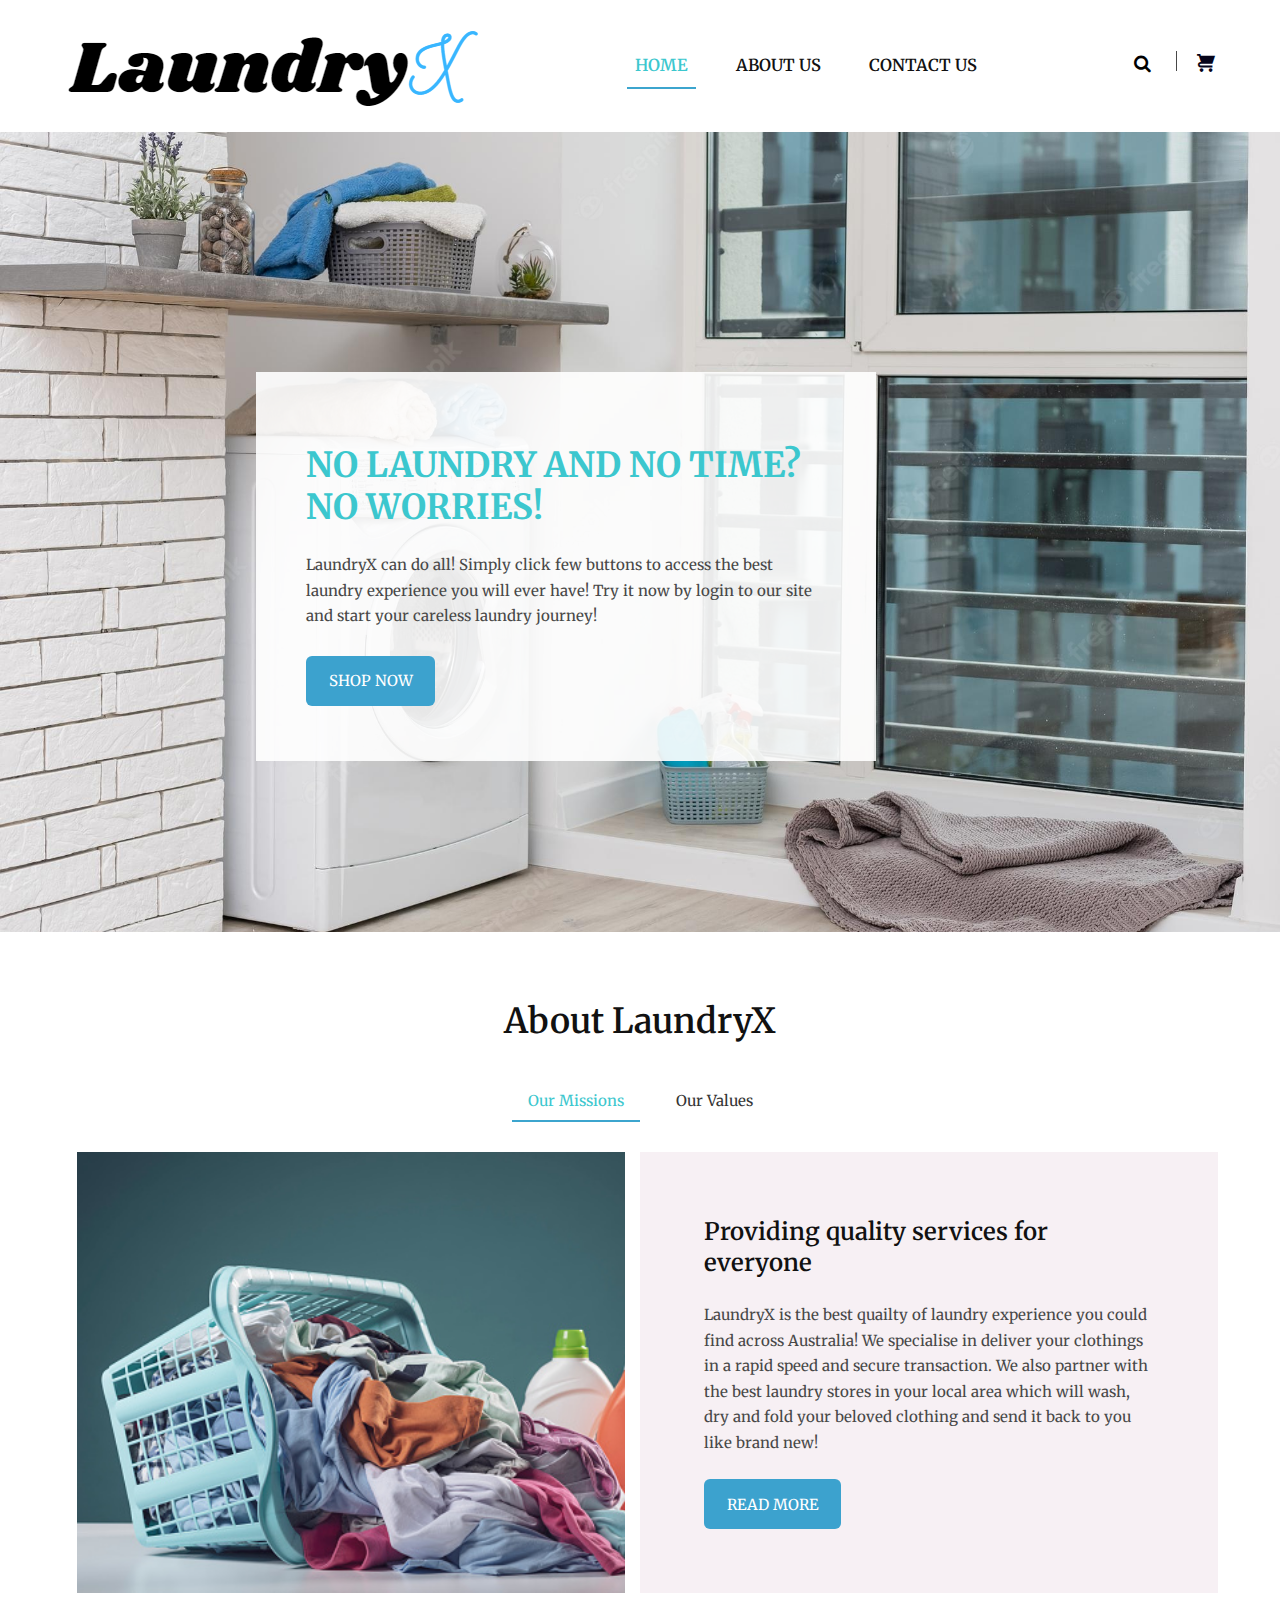
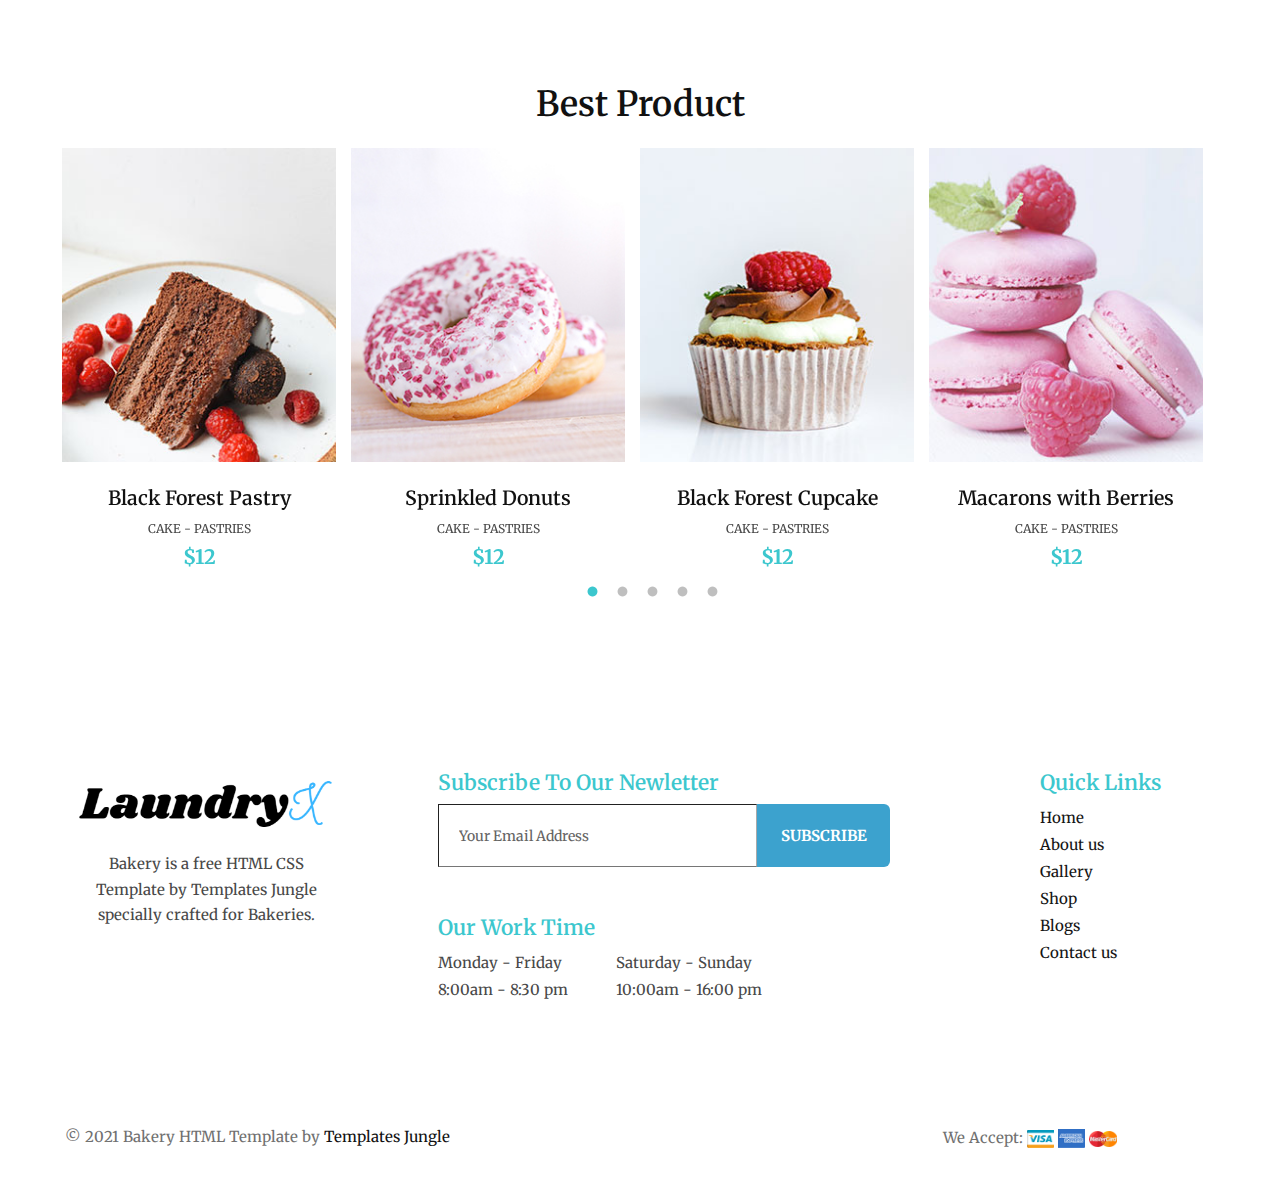
==== html/index.html @ 40bd8bd5 "First Commit" ====
<!DOCTYPE html>
	<html>
	<head>
		<title>Bakery</title>
		<meta charset="utf-8">
	    <meta http-equiv="X-UA-Compatible" content="IE=edge">
	    <meta name="viewport" content="width=device-width, initial-scale=1.0">
	    <meta name="format-detection" content="telephone=no">
	    <meta name="apple-mobile-web-app-capable" content="yes">
	    <meta name="author" content="">
	    <meta name="keywords" content="">
	    <meta name="description" content="">
	    <link rel="stylesheet" type="text/css" href="fonts/icomoon/icomoon.css">
	    <link rel="stylesheet" type="text/css" href="css/slick.css"/>
		<link rel="stylesheet" type="text/css" href="css/slick-theme.css"/>
		<link rel="stylesheet" type="text/css" href="css/magnific-popup.css"/>

		<link rel="preconnect" href="https://fonts.googleapis.com">
		<link rel="preconnect" href="https://fonts.gstatic.com" crossorigin>

		<link href="https://fonts.googleapis.com/css2?family=Merriweather:ital,wght@0,400;0,700;1,400;1,700&display=swap" rel="stylesheet">

		<link rel="stylesheet" type="text/css" href="css/bootstrap.min.css"/>
	    <link rel="stylesheet" type="text/css" href="style.css">

	</head>

<body>

<div id="main-wrapper" class="overflow-hidden">
	<div id="header-wrap">
	<div class="header-top-menu bg-black color-secondary">
		<div class="container">
			
		</div>
	</div><!----top-menu---->

	<header id="header">
		<div class="container">
			<div class="row">

				<nav class="navbar navbar-expand-lg col-md-12">

					<div class="navbar-brand">
						<a href="index.html">
							<img src="images/main-logo.png" alt="logo">
						</a>
					</div>

					<button class="navbar-toggler collapsed" type="button" data-toggle="collapse" data-target="#slide-navbar-collapse" aria-controls="slide-navbar-collapse" aria-expanded="false" aria-label="Toggle navigation">
						<span class="navbar-toggler-icon"><i class="icon icon-navicon"></i></span>
					</button>

					<div class="navbar-collapse collapse" id="slide-navbar-collapse">
						<ul class="navbar-nav list-inline text-uppercase">
							<li class="nav-item text-hover active"><a href="index.html" class="nav-link" data-effect="Home">Home</a></li>
							<li class="nav-item text-hover"><a href="about.html" class="nav-link" data-effect="About Us">About us</a></li>
	
							<li class="nav-item text-hover"><a href="contact.html" class="nav-link" data-effect="Contact">Contact us</a></li>

						

						</ul>
					</div>

					<div class="action-menu">
						<div class="searchbar">
							<a href="#" class="search-button search-toggle" data-selector=".navbar">
								<i class="icon icon-search"></i>
							</a>
							<form role="search" method="get" class="search-box" action="">
								<input class="search-field text search-input" placeholder="Search" type="search">
							</form>
						</div>
						<div class="shopping-cart">
							<a href="#">
								<i class="icon icon-shopping-cart"></i>
							</a>
						</div>
					</div><!--action-menu-->

				</nav>

			</div>		
		</div>

	</header>

</div><!--header-wrap-->

<section id="billboard">
	<div class="main-slider">
		
		<div class="slider-item">
			
			<figure>
				<img src="images/banner1.jpg">
			</figure>
			
			<div class="text-content col-md-8">
				
				<h2 class="text-uppercase colored padding-xsmall"><a href="#">No Laundry and No time? No worries!</a></h2>
				<p>LaundryX can do all! Simply click few buttons to access the  best laundry experience you will ever have! Try it now by login to our site and start your careless laundry journey! </p>
				<div class="pix_btn">
					<a href="#" class="btn-hvr-effects mt-3">Shop Now</a>
				</div>
			</div><!--content-box-->


		</div><!--slider-item-->

		<div class="slider-item">
			
			<figure>
				<img src="images/banner2.jpg">
			</figure>
			
			<div class="text-content col-md-8">
				<span>- FRESHLY BAKED EVERY MORNING</span>
				<h2 class="text-uppercase colored padding-xsmall"><a href="">Enjoy with these cakes</a></h2>
				<p>A gorgeous selection of our favorites for a client to send as a new year’s gift.A gorgeous selection of our favorites for a client to send as a new year’s gift</p>
				<div class="pix_btn">
					<a href="#" class="btn-hvr-effects mt-3">Shop Now</a>
				</div>
			</div><!--content-box-->

				
		</div><!--slider-item-->


	</div><!--slider-->

</section>

<section class="about-us margin-medium">
	<div class="container">
		<div class="row">
			<div class="nav-tabs-wrap products-tab">
				
				<h2 class="section-title text-center">About LaundryX</h2>
				
				<nav>
					<div class="nav nav-tabs padding-small text-hover" id="nav-tab" role="tablist">
						<a class="nav-link active" id="nav-missions-tab" data-bs-toggle="tab" data-bs-target="#nav-missions" role="tab" aria-controls="nav-missions" aria-selected="true">Our Missions</a>
						<a class="nav-link" id="nav-values-tab" data-bs-toggle="tab" data-bs-target="#nav-values" role="tab" aria-controls="nav-values" aria-selected="false">Our Values</a>
					
					</div>
				</nav>

				<div class="tab-content" id="nav-tabContent">
					<div class="tab-pane fade show active" role="tabpanel" id="nav-missions" aria-labelledby="nav-missions-tab">
						<div class="col-md-12">
							<div class="row">						
								
								<div class="col-md-6">
									<div class="product-image" style="background-image: url(images/tabimg.jpg);background-size: cover;"></div>
								</div>
								
								<div class="text-content col-md-6 bg-Peach p-5">
									<h3 class="mb-4">
									Providing quality services for everyone
									</h3>
									<p>

										LaundryX is the best quailty of laundry experience you could find across Australia! We specialise in deliver your clothings in a rapid speed and secure transaction. We also partner with the best laundry stores in your local area which will wash, dry and fold your beloved clothing and send it back to you like brand new!  </p>
									
									<div class="pix_btn mt-4">
										<a href="#" class="btn-hvr-effects">read more</a>
									</div>
								</div>
							</div>
						</div><!--content-->
					</div><!--tab-pane-->

					<div class="tab-pane fade" role="tabpanel" id="nav-values" aria-labelledby="nav-values-tab">
						<div class="col-md-12">
							<div class="row">
								
								<div class="col-md-6">
									<div class="product-image" style="background-image: url(images/tabimg1.jpg);background-size: cover;"></div>
								</div>

								<div class="text-content col-md-6 bg-Peach p-5">
									<h3 class="mb-4">
										Let us take care of your clothing.
									</h3>
									<p>LaundryX always aims for high value for customer, we appericate that our customer picks our service. By using our service, we can provide the best customer experience and professional laundry washing skill to our customers, hence our value and goal for the business is “Customer No.1” </p>
									<div class="pix_btn mt-4">
										<a href="#" class="btn-hvr-effects">read more</a>
									</div>
								</div>
							</div>
						</div><!--col-md-12-->
					</div><!--tab-panel-->

					

				</div><!--tab-content-->

			</div><!---with-nav-tabs--->
		</div>
	</div>				

</section>

<section class="best-products margin-large">
	<div class="container">
			<h2 class="section-title text-center mb-4">Best Product</h2>
		<div class="row">
		<div class="d-flex products-slider">

				<div class="product-item col-md-3 pl-0">
					<a href="single-product.html" class="product-image"><img src="images/cake-item1.jpg"></a>
					<div class="text-comtent text-center text-hover">
						<h5 class="pt-4"><a href="single-product.html">Black Forest Pastry</a></h5>
						<p>Cake - Pastries</p>
						<span class="price colored">$12</span>
					</div>
				</div>
				<div class="product-item col-md-3 pl-0">
					<a href="single-product.html" class="product-image"><img src="images/cake-item2.jpg"></a>
					<div class="text-comtent text-center text-hover">
						<h5 class="pt-4"><a href="single-product.html">Sprinkled Donuts</a></h5>
						<p>Cake - Pastries</p>
						<span class="price colored">$12</span>
					</div>
				</div>
				<div class="product-item col-md-3 pl-0">
					<a href="single-product.html" class="product-image"><img src="images/cake-item3.jpg"></a>
					<div class="text-comtent text-center text-hover">
						<h5 class="pt-4"><a href="single-product.html">Black Forest Cupcake</a></h5>
						<p>Cake - Pastries</p>
						<span class="price colored">$12</span>
					</div>
				</div>
				<div class="product-item col-md-3 pl-0">
					<a href="single-product.html" class="product-image"><img src="images/cake-item4.jpg"></a>
				    <div class="text-comtent text-center text-hover">
						<h5 class="pt-4"><a href="single-product.html">Macarons with Berries</a></h5>
						<p>Cake - Pastries</p>
						<span class="price colored">$12</span>
					</div>
				</div>
				<div class="product-item col-md-3 pl-0">
					<a href="single-product.html" class="product-image"><img src="images/cake-item1.jpg"></a>
				    <div class="text-comtent text-center text-hover">
						<h5 class="pt-4"><a href="single-product.html">Macarons with Berries</a></h5>
						<p>Cake - Pastries</p>
						<span class="price colored">$12</span>
					</div>
				</div>

			</div><!--slider-->
		</div>
	</div>
</section>




<section class="gallery-wrap margin-medium">

</section>




<footer id="footer">
	<div class="container">
		<div class="row">
			<div class="wrap flex-container">

			<div class="col-md-3 footer-logo text-center mb-3">
				<img src="images/main-logo.png" class="mb-3">
				<p>Bakery is a free HTML CSS Template by Templates Jungle specially crafted for Bakeries.</p>
			</div>		

			<div class="col-md-5 mr-5 mb-3">
				<div class="widget-newsletter mb-5">
					<h4 class="widget-title">Subscribe To Our Newletter</h4>
					<div class="newsletter-button d-flex">
						<input type="text" name="Subscribe" placeholder="Your Email Address">
						<button class="btn-hvr-effects">Subscribe</button>
					</div>
					
				</div><!--widget-newsletter-->

				<div class="working-schedule">
					<h4 class="widget-title">Our Work Time</h4>
					<div class="time-list d-flex">
						<ul class="list-unstyled mr-5">
							<li>Monday - Friday</li>
							<li>8:00am - 8:30 pm</li>
						</ul>
						<ul class="list-unstyled">
							<li>Saturday - Sunday</li>
							<li>10:00am - 16:00 pm</li>
						</ul>
					</div>
				</div>
			</div><!--col-md-4-->

			<div class="col-md-2">
				<div class="quick-links">
					<h4 class="widget-title">Quick Links</h4>
					<div class="footer-menu">
						<ul class="list-unstyled">
							<li><a href="#">Home</a></li>
							<li><a href="about.html">About us</a></li>
							<li><a href="#">Gallery</a></li>
							<li><a href="#">Shop</a></li>
							<li><a href="blog.html">Blogs</a></li>
							<li><a href="contact.html">Contact us</a></li>
						</ul>
					</div>
				</div>
			</div>

			</div><!--flex-container-->

		</div>
	</div>
</footer>

<div class="footer-bottom">
	<div class="container">
		<div class="wrap flex-container padding-small">
			<div class="copyright">
				<p class="mb-0">© 2021 Bakery HTML Template by <a href="https://templatesjungle.com/" target="_blank">Templates Jungle</a></p>
			</div>
			<div class="payment-card">
				<span>We Accept:</span>
				<img src="images/visa.png" class="cardImg">
				<img src="images/american-express.png" class="cardImg">
				<img src="images/master-card.png" class="cardImg">
			</div>
		</div>
	</div>
</div>

</div>   

	<script src="js/jquery-1.11.0.min.js"></script>
	<script type="text/javascript" src="js/bootstrap.bundle.min.js"></script>
	<script type="text/javascript" src="js/slick.min.js"></script>
	<script type="text/javascript" src="js/jquery.magnific-popup.min.js"></script>
	<script type="text/javascript" src="js/script.js"></script>
	
</body>
</html>
---- html/fonts/icomoon/icomoon.css ----
@font-face {
  font-family: 'icomoon';
  src:  url('fonts/icomoon.eot?3bsgu4');
  src:  url('fonts/icomoon.eot?3bsgu4#iefix') format('embedded-opentype'),
    url('fonts/icomoon.ttf?3bsgu4') format('truetype'),
    url('fonts/icomoon.woff?3bsgu4') format('woff'),
    url('fonts/icomoon.svg?3bsgu4#icomoon') format('svg');
  font-weight: normal;
  font-style: normal;
  font-display: block;
}

[class^="icon-"], [class*=" icon-"] {
  /* use !important to prevent issues with browser extensions that change fonts */
  font-family: 'icomoon' !important;
  speak: never;
  font-style: normal;
  font-weight: normal;
  font-variant: normal;
  text-transform: none;
  line-height: 1;

  /* Better Font Rendering =========== */
  -webkit-font-smoothing: antialiased;
  -moz-osx-font-smoothing: grayscale;
}

.icon-arrow-thin-left:before {
  content: "\e900";
}
.icon-arrow-thin-right:before {
  content: "\e901";
}
.icon-menu:before {
  content: "\e902";
}
.icon-shopping-cart:before {
  content: "\e903";
}
.icon-cost-dates:before {
  content: "\e911";
}
.icon-search:before {
  content: "\f002";
}
.icon-envelope-o:before {
  content: "\f003";
}
.icon-star:before {
  content: "\f005";
}
.icon-star-o:before {
  content: "\f006";
}
.icon-th:before {
  content: "\f00a";
}
.icon-th-list:before {
  content: "\f00b";
}
.icon-search-plus:before {
  content: "\f00e";
}
.icon-map-marker:before {
  content: "\f041";
}
.icon-chevron-left:before {
  content: "\f053";
}
.icon-chevron-right:before {
  content: "\f054";
}
.icon-calendar:before {
  content: "\f073";
}
.icon-linkedin-square:before {
  content: "\f08c";
}
.icon-twitter1:before {
  content: "\f099";
}
.icon-facebook1:before {
  content: "\f09a";
}
.icon-facebook-f:before {
  content: "\f09a";
}
.icon-bars:before {
  content: "\f0c9";
}
.icon-navicon:before {
  content: "\f0c9";
}
.icon-reorder:before {
  content: "\f0c9";
}
.icon-caret-right:before {
  content: "\f0da";
}
.icon-envelope:before {
  content: "\f0e0";
}
.icon-linkedin:before {
  content: "\f0e1";
}
.icon-angle-double-up:before {
  content: "\f102";
}
.icon-angle-double-down:before {
  content: "\f103";
}
.icon-angle-left:before {
  content: "\f104";
}
.icon-angle-right:before {
  content: "\f105";
}
.icon-angle-up:before {
  content: "\f106";
}
.icon-angle-down:before {
  content: "\f107";
}
.icon-youtube:before {
  content: "\f167";
}
.icon-instagram:before {
  content: "\f16d";
}
.icon-pinterest-p:before {
  content: "\f231";
}
.icon-phone:before {
  content: "\e942";
}
.icon-calendar1:before {
  content: "\e953";
}
.icon-mobile:before {
  content: "\e958";
}
.icon-bubble:before {
  content: "\e96b";
}
.icon-google:before {
  content: "\ea88";
}
.icon-google-plus:before {
  content: "\ea8b";
}
.icon-facebook:before {
  content: "\ea90";
}
.icon-twitter:before {
  content: "\ea96";
}
.icon-linkedin2:before {
  content: "\eaca";
}
---- html/style.css ----
/*
Theme Name: Bakery
Theme URI: https://mokshastudio.com/
Author: Moksha Design Studio
Author URI: https://mokshastudio.com/
Description: Bakery is specially designed product packaged for Bakery by Moksha.
Version: 1.1
License: GNU General Public License v2 or later
License URI: http://www.gnu.org/licenses/gpl-2.0.html
Text Domain: trektrack
Tags: one-column, two-columns, right-sidebar, flexible-header, accessibility-ready, custom-colors, custom-header, custom-menu, custom-logo, editor-style, featured-images, footer-widgets, post-formats, rtl-language-support, sticky-post, theme-options, threaded-comments, translation-ready
*/

/*--------------------------------------------------------------
This is main CSS file that contains custom style rules used in this template
--------------------------------------------------------------*/

/*------------------------------------*\
    Table of contents
\*------------------------------------*/
/*
1. Normalize
2. Base Styles
  - Clearfix
  - Floating & Alignment
3. Typography
4. Divider Styles
5. Image Styles
  - Image with Caption
6. Form Styles
7. Button Styles
  - Button Sizes
  - Button Shapes
  - Button Color Scheme
8. Grid Layout
  - Rows
  - Columns
  - Column with Border
  - Responsive Utilities
9. Table Styles
10. Site Structure
11. Magnific Popup

/*--------------------------------------------------------------
/** 1. Normalize
--------------------------------------------------------------*/
html, body {
  position: relative;
  width: 100%;
  height: 100%;
}
html {
  font-size: 100%;
  font-family: sans-serif;
  -ms-text-size-adjust: 100%;
  -webkit-text-size-adjust: 100%;
}
body {
  margin: 0;
  font-style: normal;
  -ms-text-size-adjust: 100%;
  -webkit-text-size-adjust: 100%;
  text-rendering: optimizeLegibility
}
article, aside, details, figcaption, figure, footer, header, main, menu, nav, section, summary {
  display: block;
}
audio, canvas, progress, video {
  display: inline-block;
  vertical-align: baseline;
}
audio:not([controls]) {
  display: none;
  height: 0;
}
[hidden],
template {
  display: none;
}
a {
  background-color: transparent;
  outline: 0;
  text-decoration: none;
  cursor: pointer;
  -webkit-text-decoration-skip: objects;
  -webkit-transition: all 0.3s ease;
  transition: all 0.3s ease;
}
abbr[title] {
  border-bottom: none;
  text-decoration: underline;
  text-decoration: underline dotted;
}
b, strong, .strong {
  font-weight: bolder;
}
dfn {
  font-style: italic;
}
mark {
  background-color: #ff0;
  color: #000;
}
small {
  font-size: 80%;
}
sub,
sup {
  font-size: 75%;
  line-height: 0;
  position: relative;
  vertical-align: baseline;
}
sup {
  top: -0.5em;
}
h1 {
  font-size: 2em;
  margin: 0.67em 0;
}
h1, h2, h3, h4, h5, h6, ul, ol, dl, li, dd, small {
  padding: 0;
}
img {
  border: 0;
}
svg:not(:root) {
  overflow: hidden;
  display: block;
}
figure {
  margin: 1em 40px;
}
hr {
  height: 0;
  overflow: visible;
  -webkit-box-sizing: content-box;
  -moz-box-sizing: content-box;
  box-sizing: content-box;
}
pre {
  overflow: auto;
}
code, kbd, pre, samp {
  font-family: Courier, monospace;
  font-size: 1em;
}
blockquote::before, blockquote::after,
q::before, q::after {
  content: '';
}
blockquote, q {
    quotes: "" "";
    background: #f5f5f5;
    padding: 2em;
    font-style: italic;
}
button, input, optgroup, select, textarea {
  color: inherit;
  font: inherit;
  margin: 0;
}
button, input {
  overflow: visible;
}
button, select {
  text-transform: none;
}
select {
  text-indent: 45px;
}
button,
html input[type="button"],
input[type="reset"],
input[type="submit"] {
  -webkit-appearance: button;
  cursor: pointer;
}
button[disabled],
html input[disabled] {
  cursor: default;
}
button::-moz-focus-inner,
input::-moz-focus-inner {
  border: 0;
  padding: 0;
}
input {
  line-height: normal;
}
input[type="checkbox"],
input[type="radio"] {
  padding: 0;
  outline: 0;
  -webkit-box-sizing: border-box;
  -moz-box-sizing: border-box;
  box-sizing: border-box;
}
input[type="number"]::-webkit-inner-spin-button,
input[type="number"]::-webkit-outer-spin-button {
  height: auto;
}
input[type="search"] {
  -webkit-appearance: textfield;
  outline-offset: -2px;
}
input[type="search"]::-webkit-search-cancel-button,
input[type="search"]::-webkit-search-decoration {
  -webkit-appearance: none;
}
::-webkit-file-upload-button {
  -webkit-appearance: button;
  font: inherit;
}
fieldset {
  border: 1px solid #c0c0c0;
  margin: 0 2px;
  padding: 0.35em 0.625em 0.75em;
}
legend {
  border: 0;
  padding: 0;
}
textarea {
  overflow: auto;
}
optgroup {
  font-weight: bold;
}
table {
  border-collapse: collapse;
  border-spacing: 0;
  width: 100%;
}
td, th {
  padding: 0;
}

/*--------------------------------------------------------------
/** 2. Base Styles
--------------------------------------------------------------*/
*, *::before, *::after {
  -webkit-box-sizing: border-box;
  -moz-box-sizing: border-box;
  box-sizing: border-box;
}
html {
  box-sizing: border-box;
}
body {
  font-size: 15px;
  line-height: 1.8;
  color: #484848;
  font-family: Merriweather, Georgia, Serif;
}
body.no-scroll {
    overflow: hidden;
}
a {
  color: #111;
}
a:hover {
  color: #3ac7d1;
  text-decoration: none;
}
.light a {
  color: #fff;
}
.light a:hover,
.light a:active,
.light a:focus {
  color: #d3a153;
}
.light b, .light strong {
  color: #fff;
}
ul, ol {
  margin-top: 0;
  margin-bottom: 0;
  margin-left: 0;
  padding: 0;
}
ul ul,
ol ul,
ul ol,
ol ol {
  margin-top: 0;
  margin-bottom: 0;
}
ul li, ol li {
  margin-bottom: 0;
  outline: 0;
}
ul li.active a{
  color: hwb(191 24% 19%);
}
ul li a{
  color: #151515;
}
ul li a:hover{
  color: #30a9d5;
  text-decoration: none;
}
ul li:last-child,
ol li:last-child {
  margin-bottom: 0;
}
.list-unstyled {
  padding-left: 0;
  list-style: none;
}
.list-inline {
  padding-left: 0;
  list-style: none;
  margin-left: -0.5rem;
}
.list-inline > li {
  display: inline-block;
  padding-left: 1rem;
  padding-right: 1rem;
}
dl {
  margin-top: 0;
  margin-bottom: 2rem;
}
dt,
dd {
  line-height: 1.42857143;
}
dt {
  font-weight: bold;
}
dd {
  margin-left: 0;
}
button, input, select, textarea {
  font-family: inherit;
  font-size: inherit;
  line-height: inherit;
  outline: 0;
}
figure {
  margin: 0;
}
img {
  display: inline-block;
  border: 0;
  max-width: 100%;
  height: auto;
  vertical-align: middle;
}
::selection {
  background: rgb(206 60 131);
  color: #fff;
  text-shadow: none;
}
::-moz-selection {
  background: rgb(206 60 131);
  color: #fff;
  text-shadow: none;
}
::-webkit-input-placeholder {
  color: #646464; /* WebKit browsers */
  -webkit-transition: color .2s;
  transition: color .2s;
}
::-moz-placeholder {
  color: #646464; /* Mozilla Firefox 19+ */
  -webkit-transition: color .2s;
  transition: color .2s;
}
:-ms-input-placeholder {
  color: #646464;/* Internet Explorer 10+ */
  -webkit-transition: color .2s;
  transition: color .2s;
}
::placeholder {
  color: #646464;
  -webkit-transition: color .2s;
  transition: color .2s;
}


/* - Clearfix
------------------------------------------------------------- */
.clearfix::before,
.clearfix::after,
.container::before,
.container::after,
.container-fluid::before,
.container-fluid::after,
.row::before,
.row::after,
.general-section::before,
.general-section::after,
.full-width-section::before,
.full-width-section::after,
.tabs::before,
.tabs::after {
  content: "";
  display: table;
  line-height: 0;
}
.clearfix::after,
.container::after,
.container-fluid::after,
.row::after,
.general-section::after,
.full-width-section::after,
.tabs-section::after {
  clear: both;
}

/* - Floating & Alignment
------------------------------------------------------------- */
.align-left {
  float: left;
  text-align: left;
}
.align-right {
  float: right;
  text-align: right;
}
.align-center {
  display: block;
  margin-left: auto;
  margin-right: auto;
  text-align: center;
}
.vertical-align {
  position: relative;
  top: 50%;
  -webkit-transform: translateY(-50%);
  transform: translateY(-50%);
}
.vertical-align-children {
  display: -webkit-flex;
  display: -moz-flex;
  display: -ms-flexbox;
  display: flex;
  align-items: center;
  -webkit-align-items: center;
  justify-content: center;
  -webkit-justify-content: center;
  flex-direction: row;
  -webkit-flex-direction: row;
}

@media only screen and (max-width: 991px) {
  .vertical-align-children {
    display: block;
  }
}

/*--------------------------------------------------------------
/** 3. Typography
--------------------------------------------------------------*/
h1, .h1, h2, .h2, h3, .h3, h4, .h4, h5, .h5, h6, .h6 {
  font-weight: 600;
  line-height: 1.2;
  color: #111;
}
.h1, h1  {
  font-size: 3.5em;
  line-height: 1;
}
.h2, h2  {
  font-size: 2.3em;
  line-height: 1.2;
}
.h3, h3  {
  font-size: 1.6em;
  line-height: 1.3;
}
.h4, h4  {
  font-size: 1.4em;
  line-height: 1.25;
}
.h5, h5  {
  font-size: 1.3em;
  line-height: 1.25;
}
h6, .h6 {
  font-size: 0.9em;
  line-height: 1.4;
}
h1 small, h2 small, h3 small, h4 small, h5 small, h6 small {
  font-size: 75%;
}
h1 a, h2 a, h3 a, h4 a, h5 a, h6 a {
  font-weight: inherit;
  color: inherit;
  text-decoration: none;
}
h2 a:hover, h3 a:hover {
  color: #3cc7ce ;
  text-decoration: none;
}
.light h1, .light h2, .light h3, .light h4, .light h5, .light h6, .light p, .light span, .light div, .light ul {
  color: #fff;
}
h1.light, h2.light, h3.light, h4.light, h5.light, h6.light {
  font-weight: 300;
  color: #fff;
}

.text-uppercase {
  text-transform: uppercase;
}
.letter-spacing {
  letter-spacing: 1.3px;
}

h1.light a,
h2.light a,
h3.light a,
h4.light a,
h5.light a,
h6.light a {
  color: #121212;
}
.light h1.light a,
.light h2.light a,
.light h3.light a,
.light h4.light a,
.light h5.light a,
.light h6.light a {
  color: #fff;
}
h1.light a:hover,
h2.light a:hover,
h3.light a:hover,
h4.light a:hover,
h5.light a:hover,
h6.light a:hover {
  color: #23527c;
}
.light h1.light a:hover,
.light h2.light a:hover,
.light h3.light a:hover,
.light h4.light a:hover,
.light h5.light a:hover,
.light h6.light a:hover {
  color: #fff;
}
p {
  margin: 0 0 .75em;
  line-height: 1.7;
}
p, ul, ol, dl, table, fieldset, blockquote, address, pre {
}
p:empty {
  display: none;
}
p.light {
  font-weight: 300;
}
small {
  font-size: 85%;
}
mark {
  background-color: #fcf8e3;
  padding: 0.28rem;
}
dfn, cite, em, i {
  font-style: italic;
}

pre {
  background-color: rgba(0,0,0,0.025);
  display: block;
  overflow: visible;
  overflow-y: hidden;
  position: relative;
  margin: 3rem 0;
  padding: 20px 20px 20px 40px;
  font-size: 14px;
  line-height: 1.6;
}
pre::before {
  content: "";
  background: url("data:image/svg+xml;charset=utf8,%3Csvg xmlns='http://www.w3.org/2000/svg' width='32' height='32' fill='white' viewBox='0 0 32 32'%3E%3Cpath d='M10,23.7l-0.9,0.9c-0.2,0.2-0.6,0.2-0.8,0l-8.2-8.2c-0.2-0.2-0.2-0.6,0-0.8l8.2-8.2c0.2-0.2,0.6-0.2,0.8,0L10,8.3c0.2,0.2,0.2,0.6,0,0.8L3.1,16l6.9,6.9C10.2,23.1,10.2,23.5,10,23.7L10,23.7zM20.3,5l-6.5,22.6c-0.1,0.3-0.4,0.5-0.7,0.4L12,27.7c-0.3-0.1-0.5-0.4-0.4-0.7l6.5-22.6c0.1-0.3,0.4-0.5,0.7-0.4L20,4.3C20.2,4.4,20.4,4.7,20.3,5z M31.8,16.4l-8.2,8.2c-0.2,0.2-0.6,0.2-0.8,0L22,23.7c-0.2-0.2-0.2-0.6,0-0.8l6.9-6.9L22,9.1c-0.2-0.2-0.2-0.6,0-0.8l0.9-0.9c0.2-0.2,0.6-0.2,0.8,0l8.2,8.2C32.1,15.8,32.1,16.2,31.8,16.4L31.8,16.4z'/%3E%3C/svg%3E") no-repeat center center;
  background-position: center 5px;
  background-size: 16px;
  background-color: rgba(0,0,0,0.5);
  position: absolute;
  top: 0;
  left: 0;
  height: 100%;
  padding: 0 0 0 25px;
  z-index: 5;
}
code, kbd, var {
  font-size: 14px;
}
code {
  background-color: #f9f2f4;
  border-radius: 4px;
  padding: 2px 4px;
  color: #c7254e;
}
abbr {
  border-bottom: 0.1px dotted #666;
  cursor: help;
}
.two-column {
  -webkit-column-count: 2;
  -moz-column-count: 2;
  column-count: 2;
  -webkit-column-gap: 30px;
  -moz-column-gap: 30px;
  column-gap: 30px;
}
@media only screen and (max-width: 767px) {
  .two-column {
    -webkit-column-count: 1;
    -moz-column-count: 1;
    column-count: 1;
    -webkit-column-gap: 0px;
    -moz-column-gap: 0px;
    column-gap: 0px;
  }
}
.dropcap {
  float: left;
  display: inline-block;
  margin: 6px 10px -6px 0;
  font-size: 550%;
  font-weight: 500;
  text-align: center;
  line-height: .8em;
  color: #121212;
}
.text-lead .dropcap {
  margin-top: 0;
}
.dropcap::first-letter {
  text-transform: uppercase;
}
.highlight {
  background-color: #3cc7ce ;
  color: #fff;
  padding: 2px 10px;
  font-size: 90%;
  font-weight: normal;
  text-transform: none;
}
.highlight.light {
  background: #fff;
  color: #151515;
}
.highlight.dark {
  background: #151515;
  color: #fff;
}
.colored {
  color: #3cc7ce  !important;
}
.colored h1 {
  color: #3cc7ce  !important; 
}
.color-primary {
  color: #151515;
}
.color-primary a{
    color: #151515;
}
.color-primary a:hover{
    color: #938e92;
    text-decoration: none;
}
.color-secondary {
  color: #938e92 !important;
}
.color-secondary a{
    color: #938e92;
}
.color-secondary a:hover{
    color: #3cc7ce ;
}
.color-grey {
  color: #f4ebf2 !important;
}
.color-white {
  color: #fff !important;
}
img:hover.grayscale { 
  filter: grayscale(100%); 
}


/** . Text Align
--------------------------------------------------------------*/

.text-left {
  text-align: left;
}
.text-right {
  text-align: right;
}
.text-center {
  text-align: center;
}
.text-justify {
  text-align: justify;
}
.text-nowrap {
  white-space: nowrap;
}
.text-lead {
  font-size: 280%;
  line-height: 1.2em;
  font-weight: 500;
}
.text-muted {
  color: #777;
}
.text-pri {
  color: #ff9697;
}
.text-hide {
  font: 0/0 a;
  color: transparent;
  text-shadow: none;
  background-color: transparent;
  border: 0;
}

@media only screen and (max-width: 575px) {
  .text-lead {
    font-size: 40px;
  }
}


/*--------------------------------------------------------------
/** 5. Image Styles
--------------------------------------------------------------*/
img.align-left,
.wp-caption.align-left,
img.align-right,
.wp-caption.align-right {
  max-width: 40%;
}
img.align-left,
.wp-caption.align-left {
  margin: 6px 1em 6px 0;
  margin: 0.4em 2.5em 0.75em 0;
}
img.align-right,
.wp-caption.align-right {
  margin: 6px 0 6px 1em;
  margin: 0.4em 0 0.75em 2.5em;
}
img.align-center,
.wp-caption.align-center {
  display: block;
  margin: 0 auto 1.5em;
  text-align: center;
}
.full-width-img img {
  width: 100%;
}
.img-margin-left img,
.img-margin-right img {
  width: auto;
  max-width: 150%;
}
.img-margin-left {
  text-align: right;
}
.img-margin-left img {
  margin-left: -34rem;
}
.img-margin-right img {
  margin-right: -34rem;
}
.img-rounded {
    border-radius: 0.6rem;
}
.img-thumbnail {
  display: inline-block;
  max-width: 100%;
  height: auto;
  padding: 0.4rem;
  line-height: 1.42857143;
  background-color: #fff;
  border: 0.1rem solid #ddd;
  border-radius: 0.4rem;
  -webkit-transition: all .2s ease-in-out;
  transition: all .2s ease-in-out;
}
.img-circle {
  border-radius: 50%;
}

/* - Image Sizes
------------------------------------------------------------- */
img.largeImg {
    width: 580px; /* Latest Blog in Home Page */
}
img.horizontalImg {
    width: 580px; /* Latest Blog in Home Page */
}
img.brandImg {
    height: 100px;
}
img.tabImg {
    max-height: 478px;
}
img.singleImg {
    width: 100%;
}
img.teamImg {
    width: 100%;
}
img.personImg {
    width: 115px;
    height: 115px;
    border-radius: 50%;
}
img.rpImg {
    max-width: 90px;
    max-height: 85px;
}

img.postImg {
    width: 100%;
    height: 280px;
    object-fit: cover;
}
@media only screen and (max-width: 575px) {
  img.postImg {
    height: auto;
  }
}

img.galleryImg {
    width: 100%;
    height: 432px;
    object-fit: cover;
}

img.commentorImg {
    width: 66px;
    height: 66px;
    border-radius: 50%;
}


/* - Image with Caption
------------------------------------------------------------- */
.wp-caption {
  margin-bottom: 1.5em;
}
.wp-caption-text,
.wp-caption .wp-caption-text {
  margin: 0.8em 5% 0;
  font-size: 0.8em;
  font-weight: normal;
  line-height: 1.4;
  color: rgba(0,0,0,0.6);
}

@media only screen and (max-width: 767px) {
  .wp-caption.align-right,
  .wp-caption.align-left {
    float: none;
    margin: 0 auto 1.5em;
    padding: 0;
    max-width: 100%;
  }
  .wp-caption.align-right .wp-caption-text,
  .wp-caption.align-left .wp-caption-text {
    text-align: center;
  }
}


/*--------------------------------------------------------------
/** 7. Form Styles
--------------------------------------------------------------*/
form .row {
  padding-bottom: 0;
}
fieldset {
  padding: 0;
  margin: 0;
  border: 0;
  min-width: 0;
}
label, legend {
  display: block;
  margin-bottom: 0.5em;
  font-size: 13px;
  color: #a7a7a7;
  letter-spacing: 1px;
}
input[type="text"],
input[type="password"],
input[type="date"],
input[type="datetime"],
input[type="email"],
input[type="number"],
input[type="search"],
input[type="tel"],
input[type="time"],
input[type="url"],
textarea,
select,
.form-control {
  background-color: #fff;
  display: block;
  border-right: 1px solid #a9a9a9;
  border-radius: 0;
  padding: 1em;
  width: 100%;
  font-size: 14px;
  line-height: 2;
  color: #121212;
  -webkit-transition: all 0.3s linear;
  transition: all 0.3s linear;
}
.light input[type="text"],
.light input[type="password"],
.light input[type="date"],
.light input[type="datetime"],
.light input[type="email"],
.light input[type="number"],
.light input[type="search"],
.light input[type="tel"],
.light input[type="time"],
.light input[type="url"],
.light textarea,
.light select,
.light .form-control {
  color: #fff;
}
.light input.form-control,
.light textarea.form-control,
.light select.form-control {
  border-bottom: 1px solid rgba(255,255,255,0.5);
}
.dark input.form-control,
.dark textarea.form-control,
.dark select.form-control {
  border: 1px solid rgba(226,226,226,1);
  background-color: #f2f2f2;
}
input[type="text"]:focus,
input[type="password"]:focus,
input[type="date"]:focus,
input[type="datetime"]:focus,
input[type="email"]:focus,
input[type="number"]:focus,
input[type="search"]:focus,
input[type="tel"]:focus,
input[type="time"]:focus,
input[type="url"]:focus,
textarea:focus,
select:focus,
.form-control:focus {
  outline: 0;
}
.light input[type="text"]:focus,
.light input[type="password"]:focus,
.light input[type="date"]:focus,
.light input[type="datetime"]:focus,
.light input[type="email"]:focus,
.light input[type="number"]:focus,
.light input[type="search"]:focus,
.light input[type="tel"]:focus,
.light input[type="time"]:focus,
.light input[type="url"]:focus,
.light textarea:focus,
.light select:focus,
.light .form-control:focus {
  border-color: #fff;
}
.form-control::-webkit-input-placeholder {
  color: rgba(255,255,255,0.5);
}
.form-control:focus::-webkit-input-placeholder {
  color: #111;
}
.form-control::-moz-placeholder {
  color: rgba(255,255,255,0.5);
}
.form-control:focus::-moz-placeholder {
  color: #111;
}
.form-control:-ms-input-placeholder {
  color: rgba(255,255,255,0.5);
}
.form-control:focus:-ms-input-placeholder {
  color: #111;
}
.form-control::placeholder {
  color: rgba(255,255,255,0.5);
}
.form-control:focus::placeholder {
  color: #8a8987;
}
.form-control::-ms-expand {
  border: 0;
  background-color: transparent;
}
input[type="text"][disabled],
input[type="text"][readonly],
input[type="password"][disabled],
input[type="password"][readonly],
input[type="date"][disabled],
input[type="date"][readonly],
input[type="datetime"][disabled],
input[type="datetime"][readonly],
input[type="email"][disabled],
input[type="email"][readonly],
input[type="number"][disabled],
input[type="number"][readonly],
input[type="search"][disabled],
input[type="search"][readonly],
input[type="tel"][disabled],
input[type="tel"][readonly],
input[type="time"][disabled],
input[type="time"][readonly],
input[type="url"][disabled],
input[type="url"][readonly],
textarea[disabled],
textarea[readonly],
select[disabled],
select[readonly],
.form-control[disabled],
.form-control[readonly],
fieldset[disabled] .form-control {
  background-color: #f5f5f5;
  opacity: 1;
}
input[type="text"][disabled],
input[type="text"][readonly],
input[type="password"][disabled],
input[type="password"][readonly],
input[type="date"][disabled],
input[type="date"][readonly],
input[type="datetime"][disabled],
input[type="datetime"][readonly],
input[type="email"][disabled],
input[type="email"][readonly],
input[type="number"][disabled],
input[type="number"][readonly],
input[type="search"][disabled],
input[type="search"][readonly],
input[type="tel"][disabled],
input[type="tel"][readonly],
input[type="time"][disabled],
input[type="time"][readonly],
input[type="url"][disabled],
input[type="url"][readonly],
textarea[disabled],
textarea[readonly],
select[disabled],
select[readonly],
.form-control[disabled],
fieldset[disabled] .form-control {
  cursor: not-allowed;
}
textarea {
  overflow: auto;
  padding: 12px;
  min-height: none;
  vertical-align: top;
}
input[type="search"] {
  -webkit-appearance: none;
}
input[type="radio"],
input[type="checkbox"] {
  margin: 5px 10px 0 0;
  line-height: normal;
}
input[type="file"] {
  display: block;
}
input[type="range"] {
  display: block;
  width: 100%;
}
select {
  /*for firefox*/
  -moz-appearance: none;
  /*for chrome*/
  -webkit-appearance:none;
}
/*for IE10*/
select::-ms-expand {
    display: none;
}
select[multiple],
select[size] {
  height: auto;
}
input[type="file"]:focus,
input[type="radio"]:focus,
input[type="checkbox"]:focus {
  outline: thin dotted;
  outline: 5px auto -webkit-focus-ring-color;
  outline-offset: -2px;
}
.radio,
.checkbox {
  position: relative;
  display: block;
  margin-top: 10px;
  margin-bottom: 10px;
}
.radio label,
.checkbox label,
.radio-inline label,
.checkbox-inline label {
  min-height: 20px;
  padding-left: 30px;
  margin-bottom: 0;
  font-weight: normal;
  cursor: pointer;
}
.radio-inline label,
.checkbox-inline label {
  padding-left: 25px;
}
.radio label::before,
.checkbox label::before,
.radio-inline label::before,
.checkbox-inline label::before {
  content: "";
  background: #fff;
  position: absolute;
  top: 50%;
  left: 0;
  border: 1px solid #ddd;
  border-radius: 3px;
  margin-top: -9px;
  width: 18px;
  height: 18px;
  cursor: pointer;
  -webkit-box-sizing: border-box;
  -moz-box-sizing: border-box;
  box-sizing: border-box;
  -webkit-transition: all 0.2s ease-out;
  transition: all 0.2s ease-out;
}
.radio label::before,
.radio-inline label::before {
  border-radius: 50%;
}
.radio label::after,
.checkbox label::after,
.radio-inline label::after,
.checkbox-inline label::after {
  content: '';
  background: transparent;
  position: absolute;
  top: 50%;
  left: 4px;
  border: 3px solid #121212;
  border-top: none;
  border-right: none;
  margin-top: -4px;
  width: 10px;
  height: 6px;
  opacity: 0;
  -webkit-transform: rotate(-45deg);
  transform: rotate(-45deg);
  -webkit-transition: all 0.2s ease-out;
  transition: all 0.2s ease-out;
}
.radio label::after,
.radio-inline label::after {
  background-color: #ff9697;
  left: 5px;
  border: 0;
  border-radius: 50%;
  width: 8px;
  height: 8px;
}
.radio label:hover::after,
.checkbox label:hover::after,
.radio-inline label:hover::after,
.checkbox-inline label:hover::after {
    opacity: 0.1;
}
.radio input[type="radio"]:checked + label::before,
.checkbox input[type="checkbox"]:checked + label::before,
.radio-inline input[type="radio"]:checked + label::before,
.checkbox-inline input[type="checkbox"]:checked + label::before {
    background: #fff;
}
.radio input[type="radio"]:checked + label::after,
.checkbox input[type="checkbox"]:checked + label::after,
.radio-inline input[type="radio"]:checked + label::after,
.checkbox-inline input[type="checkbox"]:checked + label::after {
    opacity: 1;
    border-color: #ff9697;
}
.radio input[type="radio"],
.radio-inline input[type="radio"],
.checkbox input[type="checkbox"],
.checkbox-inline input[type="checkbox"] {
  position: absolute;
  top: 50%;
  margin: 0;
  margin-left: 2px;
  margin-top: 4px \9;
  width: 0;
  outline: 0;
  opacity: 0;
  -webkit-transform: translateY(-50%);
  transform: translateY(-50%);
}
.radio + .radio,
.checkbox + .checkbox {
  margin-top: -5px;
}
.radio + .radio:last-child,
.checkbox + .checkbox:last-child {
  margin-bottom: 25px;
}
.radio-inline,
.checkbox-inline {
  position: relative;
  display: inline-block;
  padding-left: 0px;
  margin-bottom: 0;
  vertical-align: middle;
  font-weight: normal;
  cursor: pointer;
}
.radio-inline + .radio-inline,
.checkbox-inline + .checkbox-inline {
  margin-top: 0;
  margin-left: 10px;
}
input[type="radio"][disabled],
input[type="checkbox"][disabled],
input[type="radio"].disabled,
input[type="checkbox"].disabled,
fieldset[disabled] input[type="radio"],
fieldset[disabled] input[type="checkbox"] {
  cursor: not-allowed;
}
.radio-inline.disabled,
.checkbox-inline.disabled,
fieldset[disabled] .radio-inline,
fieldset[disabled] .checkbox-inline {
  cursor: not-allowed;
}
.radio.disabled label,
.checkbox.disabled label,
fieldset[disabled] .radio label,
fieldset[disabled] .checkbox label {
  cursor: not-allowed;
}


@media only screen and (min-width: 768px) {
  .form-inline .form-group {
    display: inline-block;
    margin-bottom: 0;
    vertical-align: middle;
  }
  .form-inline .form-control {
    display: inline-block;
    width: auto;
    vertical-align: middle;
  }
  .form-inline .radio,
  .form-inline .checkbox {
    display: inline-block;
    margin-top: 0;
    margin-bottom: 0;
    vertical-align: middle;
  }
  .form-inline .radio label,
  .form-inline .checkbox label {
    padding-left: 0;
  }
  .form-inline .radio input[type="radio"],
  .form-inline .checkbox input[type="checkbox"] {
    position: relative;
    margin-left: 0;
  }
}

/*--------------------------------------------------------------
/** 8. Button Styles
--------------------------------------------------------------*/
a.btn,
input[type="button"],
input[type="submit"],
input[type="reset"],
input[type="file"],
button {
  background-image: none;
  background: #3cc7ce ;
  text-decoration: none !important;
  display: inline-block;
  position: relative;
  border: 1px solid transparent;
  border-radius: 0;
  padding: 0.75em 1.5em;
  margin-top: 15px;
  font-size: 15px;
  font-weight: bold;
  line-height: normal;
  text-align: center;
  text-transform: uppercase;
  color: #fff;
  z-index: 1;
  cursor: pointer;
  white-space: nowrap;
  vertical-align: middle;
  -webkit-transition: all 0.3s ease-in;
  transition: all 0.3s ease-in;
  -ms-touch-action: manipulation;
  touch-action: manipulation;
  -webkit-user-select: none;
  -moz-user-select: none;
  -ms-user-select: none;
  user-select: none;
}
.btn:hover,
.btn:focus,
input[type="button"]:focus,
input[type="button"]:hover,
input[type="submit"]:focus,
input[type="submit"]:hover,
input[type="reset"]:focus,
input[type="reset"]:hover,
input[type="file"]:focus,
input[type="file"]:hover,
button:focus,
button:hover {
  text-decoration: none;
  outline: 0;
}
.light .btn:hover {
  color: #fff;
}
.btn:last-child {
  margin-right: 0;
}
.btn:active,
.btn.btn-outline-light:active,
.btn.btn-outline-dark:active,
.btn.btn-outline-accent:active,
input[type="button"]:active,
input[type="submit"]:active,
input[type="reset"]:active,
input[type="file"]:active,
button:active {
  outline: 0;
  background-image: none;
  -webkit-box-shadow: inset 0 1px 3px rgba(0, 0, 0, 0.3);
  box-shadow: inset 0 1px 3px rgba(0, 0, 0, 0.3);
}
.btn.disabled,
.btn[disabled],
fieldset[disabled] .btn {
  cursor: not-allowed;
  opacity: 0.65;
  box-shadow: none;
}
a.btn.disabled,
fieldset[disabled] a.btn {
  pointer-events: none;
}

/* - Button Sizes
------------------------------------------------------------- */
.btn.btn-small {
  padding: 0.325em 1.7em;
  font-size: 0.65em;
}
.btn.btn-medium {
  padding: 0.5em 1.75em;
  font-size: 0.75em;
}
.btn.btn-large {
  padding: 1em 2.5em;
}
.btn.btn-xlarge {
  padding: 1em 2.115em;
  font-size: 0.9em;
}
.btn.btn-image {
  background-color: transparent;
  padding: 0;
  max-height: 50px;
}
.btn.btn-image img {
  max-height: 50px;
}

/* - Button Shapes
------------------------------------------------------------- */
.btn.btn-rounded,
.btn.btn-rounded::after {
  border-radius: 4px;
}
.btn.btn-pill,
.btn.btn-pill::after {
  border-radius: 2em;
}
.btn-accent {
  color: #ffffff;
  background-color: #ff9697;
}
.btn-accent:hover {
  color: #ffffff !important;
  background-color: #121212;
}
.btn.btn-outline-dark,
.btn.btn-outline-light,
.btn.btn-outline-accent {
  background: transparent;
  text-shadow: none;
  box-shadow: none;
}
.btn.btn-outline-dark:hover::after,
.btn.btn-outline-light:hover::after {
  background-color: transparent;
}
.btn.btn-outline-dark {
  border-color: rgba(0,0,0,0.3);
  color: #121212;
}
.btn.btn-outline-dark:hover {
  background: rgba(0,0,0,.03);
  background: #121212;
  border-color: #121212;
  color: #fff;
}
.btn.btn-outline-light {
  border-color: rgba(255,255,255,0.5);
  color: #fff;
}
.btn.btn-outline-light:hover {
  background: rgba(255,255,255,.045);
  background: #fff;
  border-color: #fff;
  color: #121212;
}
.btn.btn-outline-accent {
  background: transparent;
  border-color: #c59d5f;
  color: #c59d5f;
}
.btn.btn-outline-accent:hover {
  border-color: #fff;
  color: #fff !important;
}
.btn.btn-outline-light {
  background: transparent;
  border-color: #f4ebf2;
  color: #f4ebf2;
}
.btn.btn-full {
  display: block;
  margin: .85em 0;
  width: 100%;
  text-align: center;
}

/* - Buttons Color Scheme
------------------------------------------------------------- */
.btn.btn-common {
  background: #3cc7ce ;
  color: #fff;
}
.btn.btn-common:hover {
  background: #151515;
  color: #fff;
}
.btn.btn-gray,
.btn.btn-grey {
  background: #9e9e9e;
  color: #fff;
}
.btn.btn-black {
  background: #121212;
  color: #fff;
}
.btn.btn-black:hover {
  background-color: #797979;
}
.btn.btn-white {
  background: #f8f8f8;
  text-shadow: none;
  color: #121212 !important;
}

/* - Buttons Aligns
------------------------------------------------------------- */
.btn-left{
  text-align: left;
  display: block;
}
.btn-center{
  text-align: center;
  display: block;
}
.btn-right{
  text-align: right;
  display: block;
}
/*--------------------------------------------------------------
/** 9. Grid Layout
--------------------------------------------------------------*/
/*!
 * Bootstrap Grid v4.5.0 (https://getbootstrap.com/)
 * Copyright 2011-2020 The Bootstrap Authors
 * Copyright 2011-2020 Twitter, Inc.
 * Licensed under MIT (https://github.com/twbs/bootstrap/blob/master/LICENSE)
 */
html {
  box-sizing: border-box;
  -ms-overflow-style: scrollbar;
}

*,
*::before,
*::after {
  box-sizing: inherit;
}

.container {
  width: 100%;
  padding-right: 15px;
  padding-left: 15px;
  margin-right: auto;
  margin-left: auto;
}

@media (min-width: 576px) {
  .container {
    max-width: 540px;
  }
}

@media (min-width: 768px) {
  .container {
    max-width: 720px;
  }
}

@media (min-width: 992px) {
  .container {
    max-width: 960px;
  }
}

@media (min-width: 1200px) {
  .container {
    max-width: 1140px;
  }
}

.container-fluid, .container-sm, .container-md, .container-lg, .container-xl {
  width: 100%;
  padding-right: 15px;
  padding-left: 15px;
  margin-right: auto;
  margin-left: auto;
}

@media (min-width: 576px) {
  .container, .container-sm {
    max-width: 540px;
  }
}

@media (min-width: 768px) {
  .container, .container-sm, .container-md {
    max-width: 720px;
  }
}

@media (min-width: 992px) {
  .container, .container-sm, .container-md, .container-lg {
    max-width: 960px;
  }
}

@media (min-width: 1200px) {
  .container, .container-sm, .container-md, .container-lg, .container-xl {
    max-width: 1180px;
  }
}

.flex-container{
  display: flex;
  justify-content: space-between;
  width: 100%;
}
@media screen and (max-width: 575px){
  .wrap.flex-container {
    justify-content: center;
    flex-wrap: wrap;
  }
}

.row {
  display: -ms-flexbox;
  display: flex;
  -ms-flex-wrap: wrap;
  flex-wrap: wrap;
  margin-right: -15px;
  margin-left: -15px;
}

.no-gutters {
  margin-right: 0;
  margin-left: 0;
}

.no-gutters > .col,
.no-gutters > [class*="col-"] {
  padding-right: 0;
  padding-left: 0;
}

.col-1, .col-2, .col-3, .col-4, .col-5, .col-6, .col-7, .col-8, .col-9, .col-10, .col-11, .col-12, .col,
.col-auto, .col-sm-1, .col-sm-2, .col-sm-3, .col-sm-4, .col-sm-5, .col-sm-6, .col-sm-7, .col-sm-8, .col-sm-9, .col-sm-10, .col-sm-11, .col-sm-12, .col-sm,
.col-sm-auto, .col-md-1, .col-md-2, .col-md-3, .col-md-4, .col-md-5, .col-md-6, .col-md-7, .col-md-8, .col-md-9, .col-md-10, .col-md-11, .col-md-12, .col-md,
.col-md-auto, .col-lg-1, .col-lg-2, .col-lg-3, .col-lg-4, .col-lg-5, .col-lg-6, .col-lg-7, .col-lg-8, .col-lg-9, .col-lg-10, .col-lg-11, .col-lg-12, .col-lg,
.col-lg-auto, .col-xl-1, .col-xl-2, .col-xl-3, .col-xl-4, .col-xl-5, .col-xl-6, .col-xl-7, .col-xl-8, .col-xl-9, .col-xl-10, .col-xl-11, .col-xl-12, .col-xl,
.col-xl-auto {
  position: relative;
  width: 100%;
  padding-right: 15px;
  padding-left: 15px;
}

.col {
  -ms-flex-preferred-size: 0;
  flex-basis: 0;
  -ms-flex-positive: 1;
  flex-grow: 1;
  min-width: 0;
  max-width: 100%;
}

.row-cols-1 > * {
  -ms-flex: 0 0 100%;
  flex: 0 0 100%;
  max-width: 100%;
}

.row-cols-2 > * {
  -ms-flex: 0 0 50%;
  flex: 0 0 50%;
  max-width: 50%;
}

.row-cols-3 > * {
  -ms-flex: 0 0 33.333333%;
  flex: 0 0 33.333333%;
  max-width: 33.333333%;
}

.row-cols-4 > * {
  -ms-flex: 0 0 25%;
  flex: 0 0 25%;
  max-width: 25%;
}

.row-cols-5 > * {
  -ms-flex: 0 0 20%;
  flex: 0 0 20%;
  max-width: 20%;
}

.row-cols-6 > * {
  -ms-flex: 0 0 16.666667%;
  flex: 0 0 16.666667%;
  max-width: 16.666667%;
}

.col-auto {
  -ms-flex: 0 0 auto;
  flex: 0 0 auto;
  width: auto;
  max-width: 100%;
}

.col-1 {
  -ms-flex: 0 0 8.333333%;
  flex: 0 0 8.333333%;
  max-width: 8.333333%;
}

.col-2 {
  -ms-flex: 0 0 16.666667%;
  flex: 0 0 16.666667%;
  max-width: 16.666667%;
}

.col-3 {
  -ms-flex: 0 0 25%;
  flex: 0 0 25%;
  max-width: 25%;
}

.col-4 {
  -ms-flex: 0 0 33.333333%;
  flex: 0 0 33.333333%;
  max-width: 33.333333%;
}

.col-5 {
  -ms-flex: 0 0 41.666667%;
  flex: 0 0 41.666667%;
  max-width: 41.666667%;
}

.col-6 {
  -ms-flex: 0 0 50%;
  flex: 0 0 50%;
  max-width: 50%;
}

.col-7 {
  -ms-flex: 0 0 58.333333%;
  flex: 0 0 58.333333%;
  max-width: 58.333333%;
}

.col-8 {
  -ms-flex: 0 0 66.666667%;
  flex: 0 0 66.666667%;
  max-width: 66.666667%;
}

.col-9 {
  -ms-flex: 0 0 75%;
  flex: 0 0 75%;
  max-width: 75%;
}

.col-10 {
  -ms-flex: 0 0 83.333333%;
  flex: 0 0 83.333333%;
  max-width: 83.333333%;
}

.col-11 {
  -ms-flex: 0 0 91.666667%;
  flex: 0 0 91.666667%;
  max-width: 91.666667%;
}

.col-12 {
  -ms-flex: 0 0 100%;
  flex: 0 0 100%;
  max-width: 100%;
}

.order-first {
  -ms-flex-order: -1;
  order: -1;
}

.order-last {
  -ms-flex-order: 13;
  order: 13;
}

.order-0 {
  -ms-flex-order: 0;
  order: 0;
}

.order-1 {
  -ms-flex-order: 1;
  order: 1;
}

.order-2 {
  -ms-flex-order: 2;
  order: 2;
}

.order-3 {
  -ms-flex-order: 3;
  order: 3;
}

.order-4 {
  -ms-flex-order: 4;
  order: 4;
}

.order-5 {
  -ms-flex-order: 5;
  order: 5;
}

.order-6 {
  -ms-flex-order: 6;
  order: 6;
}

.order-7 {
  -ms-flex-order: 7;
  order: 7;
}

.order-8 {
  -ms-flex-order: 8;
  order: 8;
}

.order-9 {
  -ms-flex-order: 9;
  order: 9;
}

.order-10 {
  -ms-flex-order: 10;
  order: 10;
}

.order-11 {
  -ms-flex-order: 11;
  order: 11;
}

.order-12 {
  -ms-flex-order: 12;
  order: 12;
}

.offset-1 {
  margin-left: 8.333333%;
}

.offset-2 {
  margin-left: 16.666667%;
}

.offset-3 {
  margin-left: 25%;
}

.offset-4 {
  margin-left: 33.333333%;
}

.offset-5 {
  margin-left: 41.666667%;
}

.offset-6 {
  margin-left: 50%;
}

.offset-7 {
  margin-left: 58.333333%;
}

.offset-8 {
  margin-left: 66.666667%;
}

.offset-9 {
  margin-left: 75%;
}

.offset-10 {
  margin-left: 83.333333%;
}

.offset-11 {
  margin-left: 91.666667%;
}

@media (min-width: 480px) and (max-width: 576px) {
  .col-sm {
    -ms-flex-preferred-size: 0;
    flex-basis: 0;
    -ms-flex-positive: 1;
    flex-grow: 1;
    min-width: 0;
    max-width: 100%;
  }
  .row-cols-sm-1 > * {
    -ms-flex: 0 0 100%;
    flex: 0 0 100%;
    max-width: 100%;
  }
  .row-cols-sm-2 > * {
    -ms-flex: 0 0 50%;
    flex: 0 0 50%;
    max-width: 50%;
  }
  .row-cols-sm-3 > * {
    -ms-flex: 0 0 33.333333%;
    flex: 0 0 33.333333%;
    max-width: 33.333333%;
  }
  .row-cols-sm-4 > * {
    -ms-flex: 0 0 25%;
    flex: 0 0 25%;
    max-width: 25%;
  }
  .row-cols-sm-5 > * {
    -ms-flex: 0 0 20%;
    flex: 0 0 20%;
    max-width: 20%;
  }
  .row-cols-sm-6 > * {
    -ms-flex: 0 0 16.666667%;
    flex: 0 0 16.666667%;
    max-width: 16.666667%;
  }
  .col-sm-auto {
    -ms-flex: 0 0 auto;
    flex: 0 0 auto;
    width: auto;
    max-width: 100%;
  }
  .col-sm-1 {
    -ms-flex: 0 0 8.333333%;
    flex: 0 0 8.333333%;
    max-width: 8.333333%;
  }
  .col-sm-2 {
    -ms-flex: 0 0 16.666667%;
    flex: 0 0 16.666667%;
    max-width: 16.666667%;
  }
  .col-sm-3 {
    -ms-flex: 0 0 25%;
    flex: 0 0 25%;
    max-width: 25%;
  }
  .col-sm-4 {
    -ms-flex: 0 0 33.333333%;
    flex: 0 0 33.333333%;
    max-width: 33.333333%;
  }
  .col-sm-5 {
    -ms-flex: 0 0 41.666667%;
    flex: 0 0 41.666667%;
    max-width: 41.666667%;
  }
  .col-sm-6 {
    -ms-flex: 0 0 50%;
    flex: 0 0 50%;
    max-width: 50%;
  }
  .col-sm-7 {
    -ms-flex: 0 0 58.333333%;
    flex: 0 0 58.333333%;
    max-width: 58.333333%;
  }
  .col-sm-8 {
    -ms-flex: 0 0 66.666667%;
    flex: 0 0 66.666667%;
    max-width: 66.666667%;
  }
  .col-sm-9 {
    -ms-flex: 0 0 75%;
    flex: 0 0 75%;
    max-width: 75%;
  }
  .col-sm-10 {
    -ms-flex: 0 0 83.333333%;
    flex: 0 0 83.333333%;
    max-width: 83.333333%;
  }
  .col-sm-11 {
    -ms-flex: 0 0 91.666667%;
    flex: 0 0 91.666667%;
    max-width: 91.666667%;
  }
  .col-sm-12 {
    -ms-flex: 0 0 100%;
    flex: 0 0 100%;
    max-width: 100%;
  }
  .order-sm-first {
    -ms-flex-order: -1;
    order: -1;
  }
  .order-sm-last {
    -ms-flex-order: 13;
    order: 13;
  }
  .order-sm-0 {
    -ms-flex-order: 0;
    order: 0;
  }
  .order-sm-1 {
    -ms-flex-order: 1;
    order: 1;
  }
  .order-sm-2 {
    -ms-flex-order: 2;
    order: 2;
  }
  .order-sm-3 {
    -ms-flex-order: 3;
    order: 3;
  }
  .order-sm-4 {
    -ms-flex-order: 4;
    order: 4;
  }
  .order-sm-5 {
    -ms-flex-order: 5;
    order: 5;
  }
  .order-sm-6 {
    -ms-flex-order: 6;
    order: 6;
  }
  .order-sm-7 {
    -ms-flex-order: 7;
    order: 7;
  }
  .order-sm-8 {
    -ms-flex-order: 8;
    order: 8;
  }
  .order-sm-9 {
    -ms-flex-order: 9;
    order: 9;
  }
  .order-sm-10 {
    -ms-flex-order: 10;
    order: 10;
  }
  .order-sm-11 {
    -ms-flex-order: 11;
    order: 11;
  }
  .order-sm-12 {
    -ms-flex-order: 12;
    order: 12;
  }
  .offset-sm-0 {
    margin-left: 0;
  }
  .offset-sm-1 {
    margin-left: 8.333333%;
  }
  .offset-sm-2 {
    margin-left: 16.666667%;
  }
  .offset-sm-3 {
    margin-left: 25%;
  }
  .offset-sm-4 {
    margin-left: 33.333333%;
  }
  .offset-sm-5 {
    margin-left: 41.666667%;
  }
  .offset-sm-6 {
    margin-left: 50%;
  }
  .offset-sm-7 {
    margin-left: 58.333333%;
  }
  .offset-sm-8 {
    margin-left: 66.666667%;
  }
  .offset-sm-9 {
    margin-left: 75%;
  }
  .offset-sm-10 {
    margin-left: 83.333333%;
  }
  .offset-sm-11 {
    margin-left: 91.666667%;
  }
}

@media (min-width: 768px) {
  .col-md {
    -ms-flex-preferred-size: 0;
    flex-basis: 0;
    -ms-flex-positive: 1;
    flex-grow: 1;
    min-width: 0;
    max-width: 100%;
  }
  .row-cols-md-1 > * {
    -ms-flex: 0 0 100%;
    flex: 0 0 100%;
    max-width: 100%;
  }
  .row-cols-md-2 > * {
    -ms-flex: 0 0 50%;
    flex: 0 0 50%;
    max-width: 50%;
  }
  .row-cols-md-3 > * {
    -ms-flex: 0 0 33.333333%;
    flex: 0 0 33.333333%;
    max-width: 33.333333%;
  }
  .row-cols-md-4 > * {
    -ms-flex: 0 0 25%;
    flex: 0 0 25%;
    max-width: 25%;
  }
  .row-cols-md-5 > * {
    -ms-flex: 0 0 20%;
    flex: 0 0 20%;
    max-width: 20%;
  }
  .row-cols-md-6 > * {
    -ms-flex: 0 0 16.666667%;
    flex: 0 0 16.666667%;
    max-width: 16.666667%;
  }
  .col-md-auto {
    -ms-flex: 0 0 auto;
    flex: 0 0 auto;
    width: auto;
    max-width: 100%;
  }
  .col-md-1 {
    -ms-flex: 0 0 8.333333%;
    flex: 0 0 8.333333%;
    max-width: 8.333333%;
  }
  .col-md-2 {
    -ms-flex: 0 0 16.666667%;
    flex: 0 0 16.666667%;
    max-width: 16.666667%;
  }
  .col-md-3 {
    -ms-flex: 0 0 25%;
    flex: 0 0 25%;
    max-width: 25%;
  }
  .col-md-4 {
    -ms-flex: 0 0 33.333333%;
    flex: 0 0 33.333333%;
    max-width: 33.333333%;
  }
  .col-md-5 {
    -ms-flex: 0 0 41.666667%;
    flex: 0 0 41.666667%;
    max-width: 41.666667%;
  }
  .col-md-6 {
    -ms-flex: 0 0 50%;
    flex: 0 0 50%;
    max-width: 50%;
  }
  .col-md-7 {
    -ms-flex: 0 0 58.333333%;
    flex: 0 0 58.333333%;
    max-width: 58.333333%;
  }
  .col-md-8 {
    -ms-flex: 0 0 66.666667%;
    flex: 0 0 66.666667%;
    max-width: 66.666667%;
  }
  .col-md-9 {
    -ms-flex: 0 0 75%;
    flex: 0 0 75%;
    max-width: 75%;
  }
  .col-md-10 {
    -ms-flex: 0 0 83.333333%;
    flex: 0 0 83.333333%;
    max-width: 83.333333%;
  }
  .col-md-11 {
    -ms-flex: 0 0 91.666667%;
    flex: 0 0 91.666667%;
    max-width: 91.666667%;
  }
  .col-md-12 {
    -ms-flex: 0 0 100%;
    flex: 0 0 100%;
    max-width: 100%;
  }
  .order-md-first {
    -ms-flex-order: -1;
    order: -1;
  }
  .order-md-last {
    -ms-flex-order: 13;
    order: 13;
  }
  .order-md-0 {
    -ms-flex-order: 0;
    order: 0;
  }
  .order-md-1 {
    -ms-flex-order: 1;
    order: 1;
  }
  .order-md-2 {
    -ms-flex-order: 2;
    order: 2;
  }
  .order-md-3 {
    -ms-flex-order: 3;
    order: 3;
  }
  .order-md-4 {
    -ms-flex-order: 4;
    order: 4;
  }
  .order-md-5 {
    -ms-flex-order: 5;
    order: 5;
  }
  .order-md-6 {
    -ms-flex-order: 6;
    order: 6;
  }
  .order-md-7 {
    -ms-flex-order: 7;
    order: 7;
  }
  .order-md-8 {
    -ms-flex-order: 8;
    order: 8;
  }
  .order-md-9 {
    -ms-flex-order: 9;
    order: 9;
  }
  .order-md-10 {
    -ms-flex-order: 10;
    order: 10;
  }
  .order-md-11 {
    -ms-flex-order: 11;
    order: 11;
  }
  .order-md-12 {
    -ms-flex-order: 12;
    order: 12;
  }
  .offset-md-0 {
    margin-left: 0;
  }
  .offset-md-1 {
    margin-left: 8.333333%;
  }
  .offset-md-2 {
    margin-left: 16.666667%;
  }
  .offset-md-3 {
    margin-left: 25%;
  }
  .offset-md-4 {
    margin-left: 33.333333%;
  }
  .offset-md-5 {
    margin-left: 41.666667%;
  }
  .offset-md-6 {
    margin-left: 50%;
  }
  .offset-md-7 {
    margin-left: 58.333333%;
  }
  .offset-md-8 {
    margin-left: 66.666667%;
  }
  .offset-md-9 {
    margin-left: 75%;
  }
  .offset-md-10 {
    margin-left: 83.333333%;
  }
  .offset-md-11 {
    margin-left: 91.666667%;
  }
}

@media (min-width: 992px) {
  .col-lg {
    -ms-flex-preferred-size: 0;
    flex-basis: 0;
    -ms-flex-positive: 1;
    flex-grow: 1;
    min-width: 0;
    max-width: 100%;
  }
  .row-cols-lg-1 > * {
    -ms-flex: 0 0 100%;
    flex: 0 0 100%;
    max-width: 100%;
  }
  .row-cols-lg-2 > * {
    -ms-flex: 0 0 50%;
    flex: 0 0 50%;
    max-width: 50%;
  }
  .row-cols-lg-3 > * {
    -ms-flex: 0 0 33.333333%;
    flex: 0 0 33.333333%;
    max-width: 33.333333%;
  }
  .row-cols-lg-4 > * {
    -ms-flex: 0 0 25%;
    flex: 0 0 25%;
    max-width: 25%;
  }
  .row-cols-lg-5 > * {
    -ms-flex: 0 0 20%;
    flex: 0 0 20%;
    max-width: 20%;
  }
  .row-cols-lg-6 > * {
    -ms-flex: 0 0 16.666667%;
    flex: 0 0 16.666667%;
    max-width: 16.666667%;
  }
  .col-lg-auto {
    -ms-flex: 0 0 auto;
    flex: 0 0 auto;
    width: auto;
    max-width: 100%;
  }
  .col-lg-1 {
    -ms-flex: 0 0 8.333333%;
    flex: 0 0 8.333333%;
    max-width: 8.333333%;
  }
  .col-lg-2 {
    -ms-flex: 0 0 16.666667%;
    flex: 0 0 16.666667%;
    max-width: 16.666667%;
  }
  .col-lg-3 {
    -ms-flex: 0 0 25%;
    flex: 0 0 25%;
    max-width: 25%;
  }
  .col-lg-4 {
    -ms-flex: 0 0 33.333333%;
    flex: 0 0 33.333333%;
    max-width: 33.333333%;
  }
  .col-lg-5 {
    -ms-flex: 0 0 41.666667%;
    flex: 0 0 41.666667%;
    max-width: 41.666667%;
  }
  .col-lg-6 {
    -ms-flex: 0 0 50%;
    flex: 0 0 50%;
    max-width: 50%;
  }
  .col-lg-7 {
    -ms-flex: 0 0 58.333333%;
    flex: 0 0 58.333333%;
    max-width: 58.333333%;
  }
  .col-lg-8 {
    -ms-flex: 0 0 66.666667%;
    flex: 0 0 66.666667%;
    max-width: 66.666667%;
  }
  .col-lg-9 {
    -ms-flex: 0 0 75%;
    flex: 0 0 75%;
    max-width: 75%;
  }
  .col-lg-10 {
    -ms-flex: 0 0 83.333333%;
    flex: 0 0 83.333333%;
    max-width: 83.333333%;
  }
  .col-lg-11 {
    -ms-flex: 0 0 91.666667%;
    flex: 0 0 91.666667%;
    max-width: 91.666667%;
  }
  .col-lg-12 {
    -ms-flex: 0 0 100%;
    flex: 0 0 100%;
    max-width: 100%;
  }
  .order-lg-first {
    -ms-flex-order: -1;
    order: -1;
  }
  .order-lg-last {
    -ms-flex-order: 13;
    order: 13;
  }
  .order-lg-0 {
    -ms-flex-order: 0;
    order: 0;
  }
  .order-lg-1 {
    -ms-flex-order: 1;
    order: 1;
  }
  .order-lg-2 {
    -ms-flex-order: 2;
    order: 2;
  }
  .order-lg-3 {
    -ms-flex-order: 3;
    order: 3;
  }
  .order-lg-4 {
    -ms-flex-order: 4;
    order: 4;
  }
  .order-lg-5 {
    -ms-flex-order: 5;
    order: 5;
  }
  .order-lg-6 {
    -ms-flex-order: 6;
    order: 6;
  }
  .order-lg-7 {
    -ms-flex-order: 7;
    order: 7;
  }
  .order-lg-8 {
    -ms-flex-order: 8;
    order: 8;
  }
  .order-lg-9 {
    -ms-flex-order: 9;
    order: 9;
  }
  .order-lg-10 {
    -ms-flex-order: 10;
    order: 10;
  }
  .order-lg-11 {
    -ms-flex-order: 11;
    order: 11;
  }
  .order-lg-12 {
    -ms-flex-order: 12;
    order: 12;
  }
  .offset-lg-0 {
    margin-left: 0;
  }
  .offset-lg-1 {
    margin-left: 8.333333%;
  }
  .offset-lg-2 {
    margin-left: 16.666667%;
  }
  .offset-lg-3 {
    margin-left: 25%;
  }
  .offset-lg-4 {
    margin-left: 33.333333%;
  }
  .offset-lg-5 {
    margin-left: 41.666667%;
  }
  .offset-lg-6 {
    margin-left: 50%;
  }
  .offset-lg-7 {
    margin-left: 58.333333%;
  }
  .offset-lg-8 {
    margin-left: 66.666667%;
  }
  .offset-lg-9 {
    margin-left: 75%;
  }
  .offset-lg-10 {
    margin-left: 83.333333%;
  }
  .offset-lg-11 {
    margin-left: 91.666667%;
  }
}

@media (min-width: 1200px) {
  .col-xl {
    -ms-flex-preferred-size: 0;
    flex-basis: 0;
    -ms-flex-positive: 1;
    flex-grow: 1;
    min-width: 0;
    max-width: 100%;
  }
  .row-cols-xl-1 > * {
    -ms-flex: 0 0 100%;
    flex: 0 0 100%;
    max-width: 100%;
  }
  .row-cols-xl-2 > * {
    -ms-flex: 0 0 50%;
    flex: 0 0 50%;
    max-width: 50%;
  }
  .row-cols-xl-3 > * {
    -ms-flex: 0 0 33.333333%;
    flex: 0 0 33.333333%;
    max-width: 33.333333%;
  }
  .row-cols-xl-4 > * {
    -ms-flex: 0 0 25%;
    flex: 0 0 25%;
    max-width: 25%;
  }
  .row-cols-xl-5 > * {
    -ms-flex: 0 0 20%;
    flex: 0 0 20%;
    max-width: 20%;
  }
  .row-cols-xl-6 > * {
    -ms-flex: 0 0 16.666667%;
    flex: 0 0 16.666667%;
    max-width: 16.666667%;
  }
  .col-xl-auto {
    -ms-flex: 0 0 auto;
    flex: 0 0 auto;
    width: auto;
    max-width: 100%;
  }
  .col-xl-1 {
    -ms-flex: 0 0 8.333333%;
    flex: 0 0 8.333333%;
    max-width: 8.333333%;
  }
  .col-xl-2 {
    -ms-flex: 0 0 16.666667%;
    flex: 0 0 16.666667%;
    max-width: 16.666667%;
  }
  .col-xl-3 {
    -ms-flex: 0 0 25%;
    flex: 0 0 25%;
    max-width: 25%;
  }
  .col-xl-4 {
    -ms-flex: 0 0 33.333333%;
    flex: 0 0 33.333333%;
    max-width: 33.333333%;
  }
  .col-xl-5 {
    -ms-flex: 0 0 41.666667%;
    flex: 0 0 41.666667%;
    max-width: 41.666667%;
  }
  .col-xl-6 {
    -ms-flex: 0 0 50%;
    flex: 0 0 50%;
    max-width: 50%;
  }
  .col-xl-7 {
    -ms-flex: 0 0 58.333333%;
    flex: 0 0 58.333333%;
    max-width: 58.333333%;
  }
  .col-xl-8 {
    -ms-flex: 0 0 66.666667%;
    flex: 0 0 66.666667%;
    max-width: 66.666667%;
  }
  .col-xl-9 {
    -ms-flex: 0 0 75%;
    flex: 0 0 75%;
    max-width: 75%;
  }
  .col-xl-10 {
    -ms-flex: 0 0 83.333333%;
    flex: 0 0 83.333333%;
    max-width: 83.333333%;
  }
  .col-xl-11 {
    -ms-flex: 0 0 91.666667%;
    flex: 0 0 91.666667%;
    max-width: 91.666667%;
  }
  .col-xl-12 {
    -ms-flex: 0 0 100%;
    flex: 0 0 100%;
    max-width: 100%;
  }
  .order-xl-first {
    -ms-flex-order: -1;
    order: -1;
  }
  .order-xl-last {
    -ms-flex-order: 13;
    order: 13;
  }
  .order-xl-0 {
    -ms-flex-order: 0;
    order: 0;
  }
  .order-xl-1 {
    -ms-flex-order: 1;
    order: 1;
  }
  .order-xl-2 {
    -ms-flex-order: 2;
    order: 2;
  }
  .order-xl-3 {
    -ms-flex-order: 3;
    order: 3;
  }
  .order-xl-4 {
    -ms-flex-order: 4;
    order: 4;
  }
  .order-xl-5 {
    -ms-flex-order: 5;
    order: 5;
  }
  .order-xl-6 {
    -ms-flex-order: 6;
    order: 6;
  }
  .order-xl-7 {
    -ms-flex-order: 7;
    order: 7;
  }
  .order-xl-8 {
    -ms-flex-order: 8;
    order: 8;
  }
  .order-xl-9 {
    -ms-flex-order: 9;
    order: 9;
  }
  .order-xl-10 {
    -ms-flex-order: 10;
    order: 10;
  }
  .order-xl-11 {
    -ms-flex-order: 11;
    order: 11;
  }
  .order-xl-12 {
    -ms-flex-order: 12;
    order: 12;
  }
  .offset-xl-0 {
    margin-left: 0;
  }
  .offset-xl-1 {
    margin-left: 8.333333%;
  }
  .offset-xl-2 {
    margin-left: 16.666667%;
  }
  .offset-xl-3 {
    margin-left: 25%;
  }
  .offset-xl-4 {
    margin-left: 33.333333%;
  }
  .offset-xl-5 {
    margin-left: 41.666667%;
  }
  .offset-xl-6 {
    margin-left: 50%;
  }
  .offset-xl-7 {
    margin-left: 58.333333%;
  }
  .offset-xl-8 {
    margin-left: 66.666667%;
  }
  .offset-xl-9 {
    margin-left: 75%;
  }
  .offset-xl-10 {
    margin-left: 83.333333%;
  }
  .offset-xl-11 {
    margin-left: 91.666667%;
  }
}

.d-none {
  display: none !important;
}

.d-inline {
  display: inline !important;
}

.d-inline-block {
  display: inline-block !important;
}

.d-block {
  display: block !important;
}

.d-table {
  display: table !important;
}

.d-table-row {
  display: table-row !important;
}

.d-table-cell {
  display: table-cell !important;
}

.d-flex {
  display: -ms-flexbox !important;
  display: flex !important;
}

.d-inline-flex {
  display: -ms-inline-flexbox !important;
  display: inline-flex !important;
}

@media (min-width: 576px) {
  .d-sm-none {
    display: none !important;
  }
  .d-sm-inline {
    display: inline !important;
  }
  .d-sm-inline-block {
    display: inline-block !important;
  }
  .d-sm-block {
    display: block !important;
  }
  .d-sm-table {
    display: table !important;
  }
  .d-sm-table-row {
    display: table-row !important;
  }
  .d-sm-table-cell {
    display: table-cell !important;
  }
  .d-sm-flex {
    display: -ms-flexbox !important;
    display: flex !important;
  }
  .d-sm-inline-flex {
    display: -ms-inline-flexbox !important;
    display: inline-flex !important;
  }
}

@media (min-width: 768px) {
  .d-md-none {
    display: none !important;
  }
  .d-md-inline {
    display: inline !important;
  }
  .d-md-inline-block {
    display: inline-block !important;
  }
  .d-md-block {
    display: block !important;
  }
  .d-md-table {
    display: table !important;
  }
  .d-md-table-row {
    display: table-row !important;
  }
  .d-md-table-cell {
    display: table-cell !important;
  }
  .d-md-flex {
    display: -ms-flexbox !important;
    display: flex !important;
  }
  .d-md-inline-flex {
    display: -ms-inline-flexbox !important;
    display: inline-flex !important;
  }
}

@media (min-width: 992px) {
  .d-lg-none {
    display: none !important;
  }
  .d-lg-inline {
    display: inline !important;
  }
  .d-lg-inline-block {
    display: inline-block !important;
  }
  .d-lg-block {
    display: block !important;
  }
  .d-lg-table {
    display: table !important;
  }
  .d-lg-table-row {
    display: table-row !important;
  }
  .d-lg-table-cell {
    display: table-cell !important;
  }
  .d-lg-flex {
    display: -ms-flexbox !important;
    display: flex !important;
  }
  .d-lg-inline-flex {
    display: -ms-inline-flexbox !important;
    display: inline-flex !important;
  }
}

@media (min-width: 1200px) {
  .d-xl-none {
    display: none !important;
  }
  .d-xl-inline {
    display: inline !important;
  }
  .d-xl-inline-block {
    display: inline-block !important;
  }
  .d-xl-block {
    display: block !important;
  }
  .d-xl-table {
    display: table !important;
  }
  .d-xl-table-row {
    display: table-row !important;
  }
  .d-xl-table-cell {
    display: table-cell !important;
  }
  .d-xl-flex {
    display: -ms-flexbox !important;
    display: flex !important;
  }
  .d-xl-inline-flex {
    display: -ms-inline-flexbox !important;
    display: inline-flex !important;
  }
}

@media print {
  .d-print-none {
    display: none !important;
  }
  .d-print-inline {
    display: inline !important;
  }
  .d-print-inline-block {
    display: inline-block !important;
  }
  .d-print-block {
    display: block !important;
  }
  .d-print-table {
    display: table !important;
  }
  .d-print-table-row {
    display: table-row !important;
  }
  .d-print-table-cell {
    display: table-cell !important;
  }
  .d-print-flex {
    display: -ms-flexbox !important;
    display: flex !important;
  }
  .d-print-inline-flex {
    display: -ms-inline-flexbox !important;
    display: inline-flex !important;
  }
}

.flex-row {
  -ms-flex-direction: row !important;
  flex-direction: row !important;
}

.flex-column {
  -ms-flex-direction: column !important;
  flex-direction: column !important;
}

.flex-row-reverse {
  -ms-flex-direction: row-reverse !important;
  flex-direction: row-reverse !important;
}

.flex-column-reverse {
  -ms-flex-direction: column-reverse !important;
  flex-direction: column-reverse !important;
}

.flex-wrap {
  -ms-flex-wrap: wrap !important;
  flex-wrap: wrap !important;
}

.flex-nowrap {
  -ms-flex-wrap: nowrap !important;
  flex-wrap: nowrap !important;
}

.flex-wrap-reverse {
  -ms-flex-wrap: wrap-reverse !important;
  flex-wrap: wrap-reverse !important;
}

.flex-fill {
  -ms-flex: 1 1 auto !important;
  flex: 1 1 auto !important;
}

.flex-grow-0 {
  -ms-flex-positive: 0 !important;
  flex-grow: 0 !important;
}

.flex-grow-1 {
  -ms-flex-positive: 1 !important;
  flex-grow: 1 !important;
}

.flex-shrink-0 {
  -ms-flex-negative: 0 !important;
  flex-shrink: 0 !important;
}

.flex-shrink-1 {
  -ms-flex-negative: 1 !important;
  flex-shrink: 1 !important;
}

.justify-content-start {
  -ms-flex-pack: start !important;
  justify-content: flex-start !important;
}

.justify-content-end {
  -ms-flex-pack: end !important;
  justify-content: flex-end !important;
}

.justify-content-center {
  -ms-flex-pack: center !important;
  justify-content: center !important;
}

.justify-content-between {
  -ms-flex-pack: justify !important;
  justify-content: space-between !important;
}

.justify-content-around {
  -ms-flex-pack: distribute !important;
  justify-content: space-around !important;
}

.align-items-start {
  -ms-flex-align: start !important;
  align-items: flex-start !important;
}

.align-items-end {
  -ms-flex-align: end !important;
  align-items: flex-end !important;
}

.align-items-center {
  -ms-flex-align: center !important;
  align-items: center !important;
}

.align-items-baseline {
  -ms-flex-align: baseline !important;
  align-items: baseline !important;
}

.align-items-stretch {
  -ms-flex-align: stretch !important;
  align-items: stretch !important;
}

.align-content-start {
  -ms-flex-line-pack: start !important;
  align-content: flex-start !important;
}

.align-content-end {
  -ms-flex-line-pack: end !important;
  align-content: flex-end !important;
}

.align-content-center {
  -ms-flex-line-pack: center !important;
  align-content: center !important;
}

.align-content-between {
  -ms-flex-line-pack: justify !important;
  align-content: space-between !important;
}

.align-content-around {
  -ms-flex-line-pack: distribute !important;
  align-content: space-around !important;
}

.align-content-stretch {
  -ms-flex-line-pack: stretch !important;
  align-content: stretch !important;
}

.align-self-auto {
  -ms-flex-item-align: auto !important;
  align-self: auto !important;
}

.align-self-start {
  -ms-flex-item-align: start !important;
  align-self: flex-start !important;
}

.align-self-end {
  -ms-flex-item-align: end !important;
  align-self: flex-end !important;
}

.align-self-center {
  -ms-flex-item-align: center !important;
  align-self: center !important;
}

.align-self-baseline {
  -ms-flex-item-align: baseline !important;
  align-self: baseline !important;
}

.align-self-stretch {
  -ms-flex-item-align: stretch !important;
  align-self: stretch !important;
}

@media (min-width: 576px) {
  .flex-sm-row {
    -ms-flex-direction: row !important;
    flex-direction: row !important;
  }
  .flex-sm-column {
    -ms-flex-direction: column !important;
    flex-direction: column !important;
  }
  .flex-sm-row-reverse {
    -ms-flex-direction: row-reverse !important;
    flex-direction: row-reverse !important;
  }
  .flex-sm-column-reverse {
    -ms-flex-direction: column-reverse !important;
    flex-direction: column-reverse !important;
  }
  .flex-sm-wrap {
    -ms-flex-wrap: wrap !important;
    flex-wrap: wrap !important;
  }
  .flex-sm-nowrap {
    -ms-flex-wrap: nowrap !important;
    flex-wrap: nowrap !important;
  }
  .flex-sm-wrap-reverse {
    -ms-flex-wrap: wrap-reverse !important;
    flex-wrap: wrap-reverse !important;
  }
  .flex-sm-fill {
    -ms-flex: 1 1 auto !important;
    flex: 1 1 auto !important;
  }
  .flex-sm-grow-0 {
    -ms-flex-positive: 0 !important;
    flex-grow: 0 !important;
  }
  .flex-sm-grow-1 {
    -ms-flex-positive: 1 !important;
    flex-grow: 1 !important;
  }
  .flex-sm-shrink-0 {
    -ms-flex-negative: 0 !important;
    flex-shrink: 0 !important;
  }
  .flex-sm-shrink-1 {
    -ms-flex-negative: 1 !important;
    flex-shrink: 1 !important;
  }
  .justify-content-sm-start {
    -ms-flex-pack: start !important;
    justify-content: flex-start !important;
  }
  .justify-content-sm-end {
    -ms-flex-pack: end !important;
    justify-content: flex-end !important;
  }
  .justify-content-sm-center {
    -ms-flex-pack: center !important;
    justify-content: center !important;
  }
  .justify-content-sm-between {
    -ms-flex-pack: justify !important;
    justify-content: space-between !important;
  }
  .justify-content-sm-around {
    -ms-flex-pack: distribute !important;
    justify-content: space-around !important;
  }
  .align-items-sm-start {
    -ms-flex-align: start !important;
    align-items: flex-start !important;
  }
  .align-items-sm-end {
    -ms-flex-align: end !important;
    align-items: flex-end !important;
  }
  .align-items-sm-center {
    -ms-flex-align: center !important;
    align-items: center !important;
  }
  .align-items-sm-baseline {
    -ms-flex-align: baseline !important;
    align-items: baseline !important;
  }
  .align-items-sm-stretch {
    -ms-flex-align: stretch !important;
    align-items: stretch !important;
  }
  .align-content-sm-start {
    -ms-flex-line-pack: start !important;
    align-content: flex-start !important;
  }
  .align-content-sm-end {
    -ms-flex-line-pack: end !important;
    align-content: flex-end !important;
  }
  .align-content-sm-center {
    -ms-flex-line-pack: center !important;
    align-content: center !important;
  }
  .align-content-sm-between {
    -ms-flex-line-pack: justify !important;
    align-content: space-between !important;
  }
  .align-content-sm-around {
    -ms-flex-line-pack: distribute !important;
    align-content: space-around !important;
  }
  .align-content-sm-stretch {
    -ms-flex-line-pack: stretch !important;
    align-content: stretch !important;
  }
  .align-self-sm-auto {
    -ms-flex-item-align: auto !important;
    align-self: auto !important;
  }
  .align-self-sm-start {
    -ms-flex-item-align: start !important;
    align-self: flex-start !important;
  }
  .align-self-sm-end {
    -ms-flex-item-align: end !important;
    align-self: flex-end !important;
  }
  .align-self-sm-center {
    -ms-flex-item-align: center !important;
    align-self: center !important;
  }
  .align-self-sm-baseline {
    -ms-flex-item-align: baseline !important;
    align-self: baseline !important;
  }
  .align-self-sm-stretch {
    -ms-flex-item-align: stretch !important;
    align-self: stretch !important;
  }
}

@media (min-width: 768px) {
  .flex-md-row {
    -ms-flex-direction: row !important;
    flex-direction: row !important;
  }
  .flex-md-column {
    -ms-flex-direction: column !important;
    flex-direction: column !important;
  }
  .flex-md-row-reverse {
    -ms-flex-direction: row-reverse !important;
    flex-direction: row-reverse !important;
  }
  .flex-md-column-reverse {
    -ms-flex-direction: column-reverse !important;
    flex-direction: column-reverse !important;
  }
  .flex-md-wrap {
    -ms-flex-wrap: wrap !important;
    flex-wrap: wrap !important;
  }
  .flex-md-nowrap {
    -ms-flex-wrap: nowrap !important;
    flex-wrap: nowrap !important;
  }
  .flex-md-wrap-reverse {
    -ms-flex-wrap: wrap-reverse !important;
    flex-wrap: wrap-reverse !important;
  }
  .flex-md-fill {
    -ms-flex: 1 1 auto !important;
    flex: 1 1 auto !important;
  }
  .flex-md-grow-0 {
    -ms-flex-positive: 0 !important;
    flex-grow: 0 !important;
  }
  .flex-md-grow-1 {
    -ms-flex-positive: 1 !important;
    flex-grow: 1 !important;
  }
  .flex-md-shrink-0 {
    -ms-flex-negative: 0 !important;
    flex-shrink: 0 !important;
  }
  .flex-md-shrink-1 {
    -ms-flex-negative: 1 !important;
    flex-shrink: 1 !important;
  }
  .justify-content-md-start {
    -ms-flex-pack: start !important;
    justify-content: flex-start !important;
  }
  .justify-content-md-end {
    -ms-flex-pack: end !important;
    justify-content: flex-end !important;
  }
  .justify-content-md-center {
    -ms-flex-pack: center !important;
    justify-content: center !important;
  }
  .justify-content-md-between {
    -ms-flex-pack: justify !important;
    justify-content: space-between !important;
  }
  .justify-content-md-around {
    -ms-flex-pack: distribute !important;
    justify-content: space-around !important;
  }
  .align-items-md-start {
    -ms-flex-align: start !important;
    align-items: flex-start !important;
  }
  .align-items-md-end {
    -ms-flex-align: end !important;
    align-items: flex-end !important;
  }
  .align-items-md-center {
    -ms-flex-align: center !important;
    align-items: center !important;
  }
  .align-items-md-baseline {
    -ms-flex-align: baseline !important;
    align-items: baseline !important;
  }
  .align-items-md-stretch {
    -ms-flex-align: stretch !important;
    align-items: stretch !important;
  }
  .align-content-md-start {
    -ms-flex-line-pack: start !important;
    align-content: flex-start !important;
  }
  .align-content-md-end {
    -ms-flex-line-pack: end !important;
    align-content: flex-end !important;
  }
  .align-content-md-center {
    -ms-flex-line-pack: center !important;
    align-content: center !important;
  }
  .align-content-md-between {
    -ms-flex-line-pack: justify !important;
    align-content: space-between !important;
  }
  .align-content-md-around {
    -ms-flex-line-pack: distribute !important;
    align-content: space-around !important;
  }
  .align-content-md-stretch {
    -ms-flex-line-pack: stretch !important;
    align-content: stretch !important;
  }
  .align-self-md-auto {
    -ms-flex-item-align: auto !important;
    align-self: auto !important;
  }
  .align-self-md-start {
    -ms-flex-item-align: start !important;
    align-self: flex-start !important;
  }
  .align-self-md-end {
    -ms-flex-item-align: end !important;
    align-self: flex-end !important;
  }
  .align-self-md-center {
    -ms-flex-item-align: center !important;
    align-self: center !important;
  }
  .align-self-md-baseline {
    -ms-flex-item-align: baseline !important;
    align-self: baseline !important;
  }
  .align-self-md-stretch {
    -ms-flex-item-align: stretch !important;
    align-self: stretch !important;
  }
}

@media (min-width: 992px) {
  .flex-lg-row {
    -ms-flex-direction: row !important;
    flex-direction: row !important;
  }
  .flex-lg-column {
    -ms-flex-direction: column !important;
    flex-direction: column !important;
  }
  .flex-lg-row-reverse {
    -ms-flex-direction: row-reverse !important;
    flex-direction: row-reverse !important;
  }
  .flex-lg-column-reverse {
    -ms-flex-direction: column-reverse !important;
    flex-direction: column-reverse !important;
  }
  .flex-lg-wrap {
    -ms-flex-wrap: wrap !important;
    flex-wrap: wrap !important;
  }
  .flex-lg-nowrap {
    -ms-flex-wrap: nowrap !important;
    flex-wrap: nowrap !important;
  }
  .flex-lg-wrap-reverse {
    -ms-flex-wrap: wrap-reverse !important;
    flex-wrap: wrap-reverse !important;
  }
  .flex-lg-fill {
    -ms-flex: 1 1 auto !important;
    flex: 1 1 auto !important;
  }
  .flex-lg-grow-0 {
    -ms-flex-positive: 0 !important;
    flex-grow: 0 !important;
  }
  .flex-lg-grow-1 {
    -ms-flex-positive: 1 !important;
    flex-grow: 1 !important;
  }
  .flex-lg-shrink-0 {
    -ms-flex-negative: 0 !important;
    flex-shrink: 0 !important;
  }
  .flex-lg-shrink-1 {
    -ms-flex-negative: 1 !important;
    flex-shrink: 1 !important;
  }
  .justify-content-lg-start {
    -ms-flex-pack: start !important;
    justify-content: flex-start !important;
  }
  .justify-content-lg-end {
    -ms-flex-pack: end !important;
    justify-content: flex-end !important;
  }
  .justify-content-lg-center {
    -ms-flex-pack: center !important;
    justify-content: center !important;
  }
  .justify-content-lg-between {
    -ms-flex-pack: justify !important;
    justify-content: space-between !important;
  }
  .justify-content-lg-around {
    -ms-flex-pack: distribute !important;
    justify-content: space-around !important;
  }
  .align-items-lg-start {
    -ms-flex-align: start !important;
    align-items: flex-start !important;
  }
  .align-items-lg-end {
    -ms-flex-align: end !important;
    align-items: flex-end !important;
  }
  .align-items-lg-center {
    -ms-flex-align: center !important;
    align-items: center !important;
  }
  .align-items-lg-baseline {
    -ms-flex-align: baseline !important;
    align-items: baseline !important;
  }
  .align-items-lg-stretch {
    -ms-flex-align: stretch !important;
    align-items: stretch !important;
  }
  .align-content-lg-start {
    -ms-flex-line-pack: start !important;
    align-content: flex-start !important;
  }
  .align-content-lg-end {
    -ms-flex-line-pack: end !important;
    align-content: flex-end !important;
  }
  .align-content-lg-center {
    -ms-flex-line-pack: center !important;
    align-content: center !important;
  }
  .align-content-lg-between {
    -ms-flex-line-pack: justify !important;
    align-content: space-between !important;
  }
  .align-content-lg-around {
    -ms-flex-line-pack: distribute !important;
    align-content: space-around !important;
  }
  .align-content-lg-stretch {
    -ms-flex-line-pack: stretch !important;
    align-content: stretch !important;
  }
  .align-self-lg-auto {
    -ms-flex-item-align: auto !important;
    align-self: auto !important;
  }
  .align-self-lg-start {
    -ms-flex-item-align: start !important;
    align-self: flex-start !important;
  }
  .align-self-lg-end {
    -ms-flex-item-align: end !important;
    align-self: flex-end !important;
  }
  .align-self-lg-center {
    -ms-flex-item-align: center !important;
    align-self: center !important;
  }
  .align-self-lg-baseline {
    -ms-flex-item-align: baseline !important;
    align-self: baseline !important;
  }
  .align-self-lg-stretch {
    -ms-flex-item-align: stretch !important;
    align-self: stretch !important;
  }
}

@media (min-width: 1200px) {
  .flex-xl-row {
    -ms-flex-direction: row !important;
    flex-direction: row !important;
  }
  .flex-xl-column {
    -ms-flex-direction: column !important;
    flex-direction: column !important;
  }
  .flex-xl-row-reverse {
    -ms-flex-direction: row-reverse !important;
    flex-direction: row-reverse !important;
  }
  .flex-xl-column-reverse {
    -ms-flex-direction: column-reverse !important;
    flex-direction: column-reverse !important;
  }
  .flex-xl-wrap {
    -ms-flex-wrap: wrap !important;
    flex-wrap: wrap !important;
  }
  .flex-xl-nowrap {
    -ms-flex-wrap: nowrap !important;
    flex-wrap: nowrap !important;
  }
  .flex-xl-wrap-reverse {
    -ms-flex-wrap: wrap-reverse !important;
    flex-wrap: wrap-reverse !important;
  }
  .flex-xl-fill {
    -ms-flex: 1 1 auto !important;
    flex: 1 1 auto !important;
  }
  .flex-xl-grow-0 {
    -ms-flex-positive: 0 !important;
    flex-grow: 0 !important;
  }
  .flex-xl-grow-1 {
    -ms-flex-positive: 1 !important;
    flex-grow: 1 !important;
  }
  .flex-xl-shrink-0 {
    -ms-flex-negative: 0 !important;
    flex-shrink: 0 !important;
  }
  .flex-xl-shrink-1 {
    -ms-flex-negative: 1 !important;
    flex-shrink: 1 !important;
  }
  .justify-content-xl-start {
    -ms-flex-pack: start !important;
    justify-content: flex-start !important;
  }
  .justify-content-xl-end {
    -ms-flex-pack: end !important;
    justify-content: flex-end !important;
  }
  .justify-content-xl-center {
    -ms-flex-pack: center !important;
    justify-content: center !important;
  }
  .justify-content-xl-between {
    -ms-flex-pack: justify !important;
    justify-content: space-between !important;
  }
  .justify-content-xl-around {
    -ms-flex-pack: distribute !important;
    justify-content: space-around !important;
  }
  .align-items-xl-start {
    -ms-flex-align: start !important;
    align-items: flex-start !important;
  }
  .align-items-xl-end {
    -ms-flex-align: end !important;
    align-items: flex-end !important;
  }
  .align-items-xl-center {
    -ms-flex-align: center !important;
    align-items: center !important;
  }
  .align-items-xl-baseline {
    -ms-flex-align: baseline !important;
    align-items: baseline !important;
  }
  .align-items-xl-stretch {
    -ms-flex-align: stretch !important;
    align-items: stretch !important;
  }
  .align-content-xl-start {
    -ms-flex-line-pack: start !important;
    align-content: flex-start !important;
  }
  .align-content-xl-end {
    -ms-flex-line-pack: end !important;
    align-content: flex-end !important;
  }
  .align-content-xl-center {
    -ms-flex-line-pack: center !important;
    align-content: center !important;
  }
  .align-content-xl-between {
    -ms-flex-line-pack: justify !important;
    align-content: space-between !important;
  }
  .align-content-xl-around {
    -ms-flex-line-pack: distribute !important;
    align-content: space-around !important;
  }
  .align-content-xl-stretch {
    -ms-flex-line-pack: stretch !important;
    align-content: stretch !important;
  }
  .align-self-xl-auto {
    -ms-flex-item-align: auto !important;
    align-self: auto !important;
  }
  .align-self-xl-start {
    -ms-flex-item-align: start !important;
    align-self: flex-start !important;
  }
  .align-self-xl-end {
    -ms-flex-item-align: end !important;
    align-self: flex-end !important;
  }
  .align-self-xl-center {
    -ms-flex-item-align: center !important;
    align-self: center !important;
  }
  .align-self-xl-baseline {
    -ms-flex-item-align: baseline !important;
    align-self: baseline !important;
  }
  .align-self-xl-stretch {
    -ms-flex-item-align: stretch !important;
    align-self: stretch !important;
  }
}

.m-0 {
  margin: 0 !important;
}

.mt-0,
.my-0 {
  margin-top: 0 !important;
}

.mr-0,
.mx-0 {
  margin-right: 0 !important;
}

.mb-0,
.my-0 {
  margin-bottom: 0 !important;
}

.ml-0,
.mx-0 {
  margin-left: 0 !important;
}

.m-1 {
  margin: 0.25rem !important;
}

.mt-1,
.my-1 {
  margin-top: 0.25rem !important;
}

.mr-1,
.mx-1 {
  margin-right: 0.25rem !important;
}

.mb-1,
.my-1 {
  margin-bottom: 0.25rem !important;
}

.ml-1,
.mx-1 {
  margin-left: 0.25rem !important;
}

.m-2 {
  margin: 0.5rem !important;
}

.mt-2,
.my-2 {
  margin-top: 0.5rem !important;
}

.mr-2,
.mx-2 {
  margin-right: 0.5rem !important;
}

.mb-2,
.my-2 {
  margin-bottom: 0.5rem !important;
}

.ml-2,
.mx-2 {
  margin-left: 0.5rem !important;
}

.m-3 {
  margin: 1rem !important;
}

.mt-3,
.my-3 {
  margin-top: 1rem !important;
}

.mr-3,
.mx-3 {
  margin-right: 1rem !important;
}

.mb-3,
.my-3 {
  margin-bottom: 1rem !important;
}

.ml-3,
.mx-3 {
  margin-left: 1rem !important;
}

.m-4 {
  margin: 1.5rem !important;
}

.mt-4,
.my-4 {
  margin-top: 1.5rem !important;
}

.mr-4,
.mx-4 {
  margin-right: 1.5rem !important;
}

.mb-4,
.my-4 {
  margin-bottom: 1.5rem !important;
}

.ml-4,
.mx-4 {
  margin-left: 1.5rem !important;
}

.m-5 {
  margin: 3rem !important;
}

.mt-5,
.my-5 {
  margin-top: 3rem !important;
}

.mr-5,
.mx-5 {
  margin-right: 3rem !important;
}

.mb-5,
.my-5 {
  margin-bottom: 3rem !important;
}

.ml-5,
.mx-5 {
  margin-left: 3rem !important;
}

.m-6 {
  margin: 6rem !important;
}

.mt-6,
.my-6 {
  margin-top: 6rem !important;
}

.mr-6,
.mx-6 {
  margin-right: 6rem !important;
}

.mb-6,
.my-6 {
  margin-bottom: 6rem !important;
}

.ml-6,
.mx-6 {
  margin-left: 6rem !important;
}

.m-xlarge {
  margin: 10rem !important;
}

.mt-xlarge,
.my-xlarge {
  margin-top: 10rem !important;
}

.mr-xlarge,
.mx-xlarge {
  margin-right: 10rem !important;
}

.mb-xlarge,
.my-xlarge {
  margin-bottom: 10rem !important;
}

.ml-xlarge,
.mx-xlarge {
  margin-left: 10rem !important;
}

.p-0 {
  padding: 0 !important;
}

.pt-0,
.py-0 {
  padding-top: 0 !important;
}

.pr-0,
.px-0 {
  padding-right: 0 !important;
}

.pb-0,
.py-0 {
  padding-bottom: 0 !important;
}

.pl-0,
.px-0 {
  padding-left: 0 !important;
}

.p-1 {
  padding: 0.25rem !important;
}

.pt-1,
.py-1 {
  padding-top: 0.25rem !important;
}

.pr-1,
.px-1 {
  padding-right: 0.25rem !important;
}

.pb-1,
.py-1 {
  padding-bottom: 0.25rem !important;
}

.pl-1,
.px-1 {
  padding-left: 0.25rem !important;
}

.p-2 {
  padding: 0.5rem !important;
}

.pt-2,
.py-2 {
  padding-top: 0.5rem !important;
}

.pr-2,
.px-2 {
  padding-right: 0.5rem !important;
}

.pb-2,
.py-2 {
  padding-bottom: 0.5rem !important;
}

.pl-2,
.px-2 {
  padding-left: 0.5rem !important;
}

.p-3 {
  padding: 1rem !important;
}

.pt-3,
.py-3 {
  padding-top: 1rem !important;
}

.pr-3,
.px-3 {
  padding-right: 1rem !important;
}

.pb-3,
.py-3 {
  padding-bottom: 1rem !important;
}

.pl-3,
.px-3 {
  padding-left: 1rem !important;
}

.p-4 {
  padding: 1.5rem !important;
}

.pt-4,
.py-4 {
  padding-top: 1.5rem !important;
}

.pr-4,
.px-4 {
  padding-right: 1.5rem !important;
}

.pb-4,
.py-4 {
  padding-bottom: 1.5rem !important;
}

.pl-4,
.px-4 {
  padding-left: 1.5rem !important;
}

.p-5 {
  padding: 4rem !important;
}

.pt-5,
.py-5 {
  padding-top: 3rem !important;
}

.pr-5,
.px-5 {
  padding-right: 3rem !important;
}

.pb-5,
.py-5 {
  padding-bottom: 3rem !important;
}

.pl-5,
.px-5 {
  padding-left: 3rem !important;
}

.m-n1 {
  margin: -0.25rem !important;
}

.mt-n1,
.my-n1 {
  margin-top: -0.25rem !important;
}

.mr-n1,
.mx-n1 {
  margin-right: -0.25rem !important;
}

.mb-n1,
.my-n1 {
  margin-bottom: -0.25rem !important;
}

.ml-n1,
.mx-n1 {
  margin-left: -0.25rem !important;
}

.m-n2 {
  margin: -0.5rem !important;
}

.mt-n2,
.my-n2 {
  margin-top: -0.5rem !important;
}

.mr-n2,
.mx-n2 {
  margin-right: -0.5rem !important;
}

.mb-n2,
.my-n2 {
  margin-bottom: -0.5rem !important;
}

.ml-n2,
.mx-n2 {
  margin-left: -0.5rem !important;
}

.m-n3 {
  margin: -1rem !important;
}

.mt-n3,
.my-n3 {
  margin-top: -1rem !important;
}

.mr-n3,
.mx-n3 {
  margin-right: -1rem !important;
}

.mb-n3,
.my-n3 {
  margin-bottom: -1rem !important;
}

.ml-n3,
.mx-n3 {
  margin-left: -1rem !important;
}

.m-n4 {
  margin: -1.5rem !important;
}

.mt-n4,
.my-n4 {
  margin-top: -1.5rem !important;
}

.mr-n4,
.mx-n4 {
  margin-right: -1.5rem !important;
}

.mb-n4,
.my-n4 {
  margin-bottom: -1.5rem !important;
}

.ml-n4,
.mx-n4 {
  margin-left: -1.5rem !important;
}

.m-n5 {
  margin: -3rem !important;
}

.mt-n5,
.my-n5 {
  margin-top: -3rem !important;
}

.mr-n5,
.mx-n5 {
  margin-right: -3rem !important;
}

.mb-n5,
.my-n5 {
  margin-bottom: -3rem !important;
}

.ml-n5,
.mx-n5 {
  margin-left: -3rem !important;
}

.m-auto {
  margin: auto !important;
}

.mt-auto,
.my-auto {
  margin-top: auto !important;
}

.mr-auto,
.mx-auto {
  margin-right: auto !important;
}

.mb-auto,
.my-auto {
  margin-bottom: auto !important;
}

.ml-auto,
.mx-auto {
  margin-left: auto !important;
}

@media (max-width: 575px) {
  .m-sm-0 {
    margin: 0 !important;
  }
  .mt-sm-0,
  .my-sm-0 {
    margin-top: 0 !important;
  }
  .mr-sm-0,
  .mx-sm-0 {
    margin-right: 0 !important;
  }
  .mb-sm-0,
  .my-sm-0 {
    margin-bottom: 0 !important;
  }
  .ml-sm-0,
  .mx-sm-0 {
    margin-left: 0 !important;
  }
  .m-sm-1 {
    margin: 0.25rem !important;
  }
  .mt-sm-1,
  .my-sm-1 {
    margin-top: 0.25rem !important;
  }
  .mr-sm-1,
  .mx-sm-1 {
    margin-right: 0.25rem !important;
  }
  .mb-sm-1,
  .my-sm-1 {
    margin-bottom: 0.25rem !important;
  }
  .ml-sm-1,
  .mx-sm-1 {
    margin-left: 0.25rem !important;
  }
  .m-sm-2 {
    margin: 0.5rem !important;
  }
  .mt-sm-2,
  .my-sm-2 {
    margin-top: 0.5rem !important;
  }
  .mr-sm-2,
  .mx-sm-2 {
    margin-right: 0.5rem !important;
  }
  .mb-sm-2,
  .my-sm-2 {
    margin-bottom: 0.5rem !important;
  }
  .ml-sm-2,
  .mx-sm-2 {
    margin-left: 0.5rem !important;
  }
  .m-sm-3 {
    margin: 1rem !important;
  }
  .mt-sm-3,
  .my-sm-3 {
    margin-top: 1rem !important;
  }
  .mr-sm-3,
  .mx-sm-3 {
    margin-right: 1rem !important;
  }
  .mb-sm-3,
  .my-sm-3 {
    margin-bottom: 1rem !important;
  }
  .ml-sm-3,
  .mx-sm-3 {
    margin-left: 1rem !important;
  }
  .m-sm-4 {
    margin: 1.5rem !important;
  }
  .mt-sm-4,
  .my-sm-4 {
    margin-top: 1.5rem !important;
  }
  .mr-sm-4,
  .mx-sm-4 {
    margin-right: 1.5rem !important;
  }
  .mb-sm-4,
  .my-sm-4 {
    margin-bottom: 1.5rem !important;
  }
  .ml-sm-4,
  .mx-sm-4 {
    margin-left: 1.5rem !important;
  }
  .mrl-sm-4 {
    margin-right: 1.5rem !important;
    margin-left: 1.5rem !important;
  }
  .m-sm-5 {
    margin: 3rem !important;
  }
  .mt-sm-5,
  .my-sm-5 {
    margin-top: 3rem !important;
  }
  .mr-sm-5,
  .mx-sm-5 {
    margin-right: 3rem !important;
  }
  .mb-sm-5,
  .my-sm-5 {
    margin-bottom: 3rem !important;
  }
  .ml-sm-5,
  .mx-sm-5 {
    margin-left: 3rem !important;
  }
  .p-sm-0 {
    padding: 0 !important;
  }
  .pt-sm-0,
  .py-sm-0 {
    padding-top: 0 !important;
  }
  .pr-sm-0,
  .px-sm-0 {
    padding-right: 0 !important;
  }
  .pb-sm-0,
  .py-sm-0 {
    padding-bottom: 0 !important;
  }
  .pl-sm-0,
  .px-sm-0 {
    padding-left: 0 !important;
  }
  .p-sm-1 {
    padding: 0.25rem !important;
  }
  .pt-sm-1,
  .py-sm-1 {
    padding-top: 0.25rem !important;
  }
  .pr-sm-1,
  .px-sm-1 {
    padding-right: 0.25rem !important;
  }
  .pb-sm-1,
  .py-sm-1 {
    padding-bottom: 0.25rem !important;
  }
  .pl-sm-1,
  .px-sm-1 {
    padding-left: 0.25rem !important;
  }
  .p-sm-2 {
    padding: 0.5rem !important;
  }
  .pt-sm-2,
  .py-sm-2 {
    padding-top: 0.5rem !important;
  }
  .pr-sm-2,
  .px-sm-2 {
    padding-right: 0.5rem !important;
  }
  .pb-sm-2,
  .py-sm-2 {
    padding-bottom: 0.5rem !important;
  }
  .pl-sm-2,
  .px-sm-2 {
    padding-left: 0.5rem !important;
  }
  .p-sm-3 {
    padding: 1rem !important;
  }
  .pt-sm-3,
  .py-sm-3 {
    padding-top: 1rem !important;
  }
  .pr-sm-3,
  .px-sm-3 {
    padding-right: 1rem !important;
  }
  .pb-sm-3,
  .py-sm-3 {
    padding-bottom: 1rem !important;
  }
  .pl-sm-3,
  .px-sm-3 {
    padding-left: 1rem !important;
  }
  .p-sm-4 {
    padding: 1.5rem !important;
  }
  .pt-sm-4,
  .py-sm-4 {
    padding-top: 1.5rem !important;
  }
  .pr-sm-4,
  .px-sm-4 {
    padding-right: 1.5rem !important;
  }
  .pb-sm-4,
  .py-sm-4 {
    padding-bottom: 1.5rem !important;
  }
  .pl-sm-4,
  .px-sm-4 {
    padding-left: 1.5rem !important;
  }
  .p-sm-5 {
    padding: 3rem !important;
  }
  .pt-sm-5,
  .py-sm-5 {
    padding-top: 3rem !important;
  }
  .pr-sm-5,
  .px-sm-5 {
    padding-right: 3rem !important;
  }
  .pb-sm-5,
  .py-sm-5 {
    padding-bottom: 3rem !important;
  }
  .pl-sm-5,
  .px-sm-5 {
    padding-left: 3rem !important;
  }
  .m-sm-n1 {
    margin: -0.25rem !important;
  }
  .mt-sm-n1,
  .my-sm-n1 {
    margin-top: -0.25rem !important;
  }
  .mr-sm-n1,
  .mx-sm-n1 {
    margin-right: -0.25rem !important;
  }
  .mb-sm-n1,
  .my-sm-n1 {
    margin-bottom: -0.25rem !important;
  }
  .ml-sm-n1,
  .mx-sm-n1 {
    margin-left: -0.25rem !important;
  }
  .m-sm-n2 {
    margin: -0.5rem !important;
  }
  .mt-sm-n2,
  .my-sm-n2 {
    margin-top: -0.5rem !important;
  }
  .mr-sm-n2,
  .mx-sm-n2 {
    margin-right: -0.5rem !important;
  }
  .mb-sm-n2,
  .my-sm-n2 {
    margin-bottom: -0.5rem !important;
  }
  .ml-sm-n2,
  .mx-sm-n2 {
    margin-left: -0.5rem !important;
  }
  .m-sm-n3 {
    margin: -1rem !important;
  }
  .mt-sm-n3,
  .my-sm-n3 {
    margin-top: -1rem !important;
  }
  .mr-sm-n3,
  .mx-sm-n3 {
    margin-right: -1rem !important;
  }
  .mb-sm-n3,
  .my-sm-n3 {
    margin-bottom: -1rem !important;
  }
  .ml-sm-n3,
  .mx-sm-n3 {
    margin-left: -1rem !important;
  }
  .m-sm-n4 {
    margin: -1.5rem !important;
  }
  .mt-sm-n4,
  .my-sm-n4 {
    margin-top: -1.5rem !important;
  }
  .mr-sm-n4,
  .mx-sm-n4 {
    margin-right: -1.5rem !important;
  }
  .mb-sm-n4,
  .my-sm-n4 {
    margin-bottom: -1.5rem !important;
  }
  .ml-sm-n4,
  .mx-sm-n4 {
    margin-left: -1.5rem !important;
  }
  .m-sm-n5 {
    margin: -3rem !important;
  }
  .mt-sm-n5,
  .my-sm-n5 {
    margin-top: -3rem !important;
  }
  .mr-sm-n5,
  .mx-sm-n5 {
    margin-right: -3rem !important;
  }
  .mb-sm-n5,
  .my-sm-n5 {
    margin-bottom: -3rem !important;
  }
  .ml-sm-n5,
  .mx-sm-n5 {
    margin-left: -3rem !important;
  }
  .m-sm-auto {
    margin: auto !important;
  }
  .mt-sm-auto,
  .my-sm-auto {
    margin-top: auto !important;
  }
  .mr-sm-auto,
  .mx-sm-auto {
    margin-right: auto !important;
  }
  .mb-sm-auto,
  .my-sm-auto {
    margin-bottom: auto !important;
  }
  .ml-sm-auto,
  .mx-sm-auto {
    margin-left: auto !important;
  }
}

@media (min-width: 768px) {
  .m-md-0 {
    margin: 0 !important;
  }
  .mt-md-0,
  .my-md-0 {
    margin-top: 0 !important;
  }
  .mr-md-0,
  .mx-md-0 {
    margin-right: 0 !important;
  }
  .mb-md-0,
  .my-md-0 {
    margin-bottom: 0 !important;
  }
  .ml-md-0,
  .mx-md-0 {
    margin-left: 0 !important;
  }
  .m-md-1 {
    margin: 0.25rem !important;
  }
  .mt-md-1,
  .my-md-1 {
    margin-top: 0.25rem !important;
  }
  .mr-md-1,
  .mx-md-1 {
    margin-right: 0.25rem !important;
  }
  .mb-md-1,
  .my-md-1 {
    margin-bottom: 0.25rem !important;
  }
  .ml-md-1,
  .mx-md-1 {
    margin-left: 0.25rem !important;
  }
  .m-md-2 {
    margin: 0.5rem !important;
  }
  .mt-md-2,
  .my-md-2 {
    margin-top: 0.5rem !important;
  }
  .mr-md-2,
  .mx-md-2 {
    margin-right: 0.5rem !important;
  }
  .mb-md-2,
  .my-md-2 {
    margin-bottom: 0.5rem !important;
  }
  .ml-md-2,
  .mx-md-2 {
    margin-left: 0.5rem !important;
  }
  .m-md-3 {
    margin: 1rem !important;
  }
  .mt-md-3,
  .my-md-3 {
    margin-top: 1rem !important;
  }
  .mr-md-3,
  .mx-md-3 {
    margin-right: 1rem !important;
  }
  .mb-md-3,
  .my-md-3 {
    margin-bottom: 1rem !important;
  }
  .ml-md-3,
  .mx-md-3 {
    margin-left: 1rem !important;
  }
  .m-md-4 {
    margin: 1.5rem !important;
  }
  .mt-md-4,
  .my-md-4 {
    margin-top: 1.5rem !important;
  }
  .mr-md-4,
  .mx-md-4 {
    margin-right: 1.5rem !important;
  }
  .mb-md-4,
  .my-md-4 {
    margin-bottom: 1.5rem !important;
  }
  .ml-md-4,
  .mx-md-4 {
    margin-left: 1.5rem !important;
  }
  .m-md-5 {
    margin: 3rem !important;
  }
  .mt-md-5,
  .my-md-5 {
    margin-top: 3rem !important;
  }
  .mr-md-5,
  .mx-md-5 {
    margin-right: 3rem !important;
  }
  .mb-md-5,
  .my-md-5 {
    margin-bottom: 3rem !important;
  }
  .ml-md-5,
  .mx-md-5 {
    margin-left: 3rem !important;
  }
  .p-md-0 {
    padding: 0 !important;
  }
  .pt-md-0,
  .py-md-0 {
    padding-top: 0 !important;
  }
  .pr-md-0,
  .px-md-0 {
    padding-right: 0 !important;
  }
  .pb-md-0,
  .py-md-0 {
    padding-bottom: 0 !important;
  }
  .pl-md-0,
  .px-md-0 {
    padding-left: 0 !important;
  }
  .p-md-1 {
    padding: 0.25rem !important;
  }
  .pt-md-1,
  .py-md-1 {
    padding-top: 0.25rem !important;
  }
  .pr-md-1,
  .px-md-1 {
    padding-right: 0.25rem !important;
  }
  .pb-md-1,
  .py-md-1 {
    padding-bottom: 0.25rem !important;
  }
  .pl-md-1,
  .px-md-1 {
    padding-left: 0.25rem !important;
  }
  .p-md-2 {
    padding: 0.5rem !important;
  }
  .pt-md-2,
  .py-md-2 {
    padding-top: 0.5rem !important;
  }
  .pr-md-2,
  .px-md-2 {
    padding-right: 0.5rem !important;
  }
  .pb-md-2,
  .py-md-2 {
    padding-bottom: 0.5rem !important;
  }
  .pl-md-2,
  .px-md-2 {
    padding-left: 0.5rem !important;
  }
  .p-md-3 {
    padding: 1rem !important;
  }
  .pt-md-3,
  .py-md-3 {
    padding-top: 1rem !important;
  }
  .pr-md-3,
  .px-md-3 {
    padding-right: 1rem !important;
  }
  .pb-md-3,
  .py-md-3 {
    padding-bottom: 1rem !important;
  }
  .pl-md-3,
  .px-md-3 {
    padding-left: 1rem !important;
  }
  .p-md-4 {
    padding: 1.5rem !important;
  }
  .pt-md-4,
  .py-md-4 {
    padding-top: 1.5rem !important;
  }
  .pr-md-4,
  .px-md-4 {
    padding-right: 1.5rem !important;
  }
  .pb-md-4,
  .py-md-4 {
    padding-bottom: 1.5rem !important;
  }
  .pl-md-4,
  .px-md-4 {
    padding-left: 1.5rem !important;
  }
  .p-md-5 {
    padding: 3rem !important;
  }
  .pt-md-5,
  .py-md-5 {
    padding-top: 3rem !important;
  }
  .pr-md-5,
  .px-md-5 {
    padding-right: 3rem !important;
  }
  .pb-md-5,
  .py-md-5 {
    padding-bottom: 3rem !important;
  }
  .pl-md-5,
  .px-md-5 {
    padding-left: 3rem !important;
  }
  .m-md-n1 {
    margin: -0.25rem !important;
  }
  .mt-md-n1,
  .my-md-n1 {
    margin-top: -0.25rem !important;
  }
  .mr-md-n1,
  .mx-md-n1 {
    margin-right: -0.25rem !important;
  }
  .mb-md-n1,
  .my-md-n1 {
    margin-bottom: -0.25rem !important;
  }
  .ml-md-n1,
  .mx-md-n1 {
    margin-left: -0.25rem !important;
  }
  .m-md-n2 {
    margin: -0.5rem !important;
  }
  .mt-md-n2,
  .my-md-n2 {
    margin-top: -0.5rem !important;
  }
  .mr-md-n2,
  .mx-md-n2 {
    margin-right: -0.5rem !important;
  }
  .mb-md-n2,
  .my-md-n2 {
    margin-bottom: -0.5rem !important;
  }
  .ml-md-n2,
  .mx-md-n2 {
    margin-left: -0.5rem !important;
  }
  .m-md-n3 {
    margin: -1rem !important;
  }
  .mt-md-n3,
  .my-md-n3 {
    margin-top: -1rem !important;
  }
  .mr-md-n3,
  .mx-md-n3 {
    margin-right: -1rem !important;
  }
  .mb-md-n3,
  .my-md-n3 {
    margin-bottom: -1rem !important;
  }
  .ml-md-n3,
  .mx-md-n3 {
    margin-left: -1rem !important;
  }
  .m-md-n4 {
    margin: -1.5rem !important;
  }
  .mt-md-n4,
  .my-md-n4 {
    margin-top: -1.5rem !important;
  }
  .mr-md-n4,
  .mx-md-n4 {
    margin-right: -1.5rem !important;
  }
  .mb-md-n4,
  .my-md-n4 {
    margin-bottom: -1.5rem !important;
  }
  .ml-md-n4,
  .mx-md-n4 {
    margin-left: -1.5rem !important;
  }
  .m-md-n5 {
    margin: -3rem !important;
  }
  .mt-md-n5,
  .my-md-n5 {
    margin-top: -3rem !important;
  }
  .mr-md-n5,
  .mx-md-n5 {
    margin-right: -3rem !important;
  }
  .mb-md-n5,
  .my-md-n5 {
    margin-bottom: -3rem !important;
  }
  .ml-md-n5,
  .mx-md-n5 {
    margin-left: -3rem !important;
  }
  .m-md-auto {
    margin: auto !important;
  }
  .mt-md-auto,
  .my-md-auto {
    margin-top: auto !important;
  }
  .mr-md-auto,
  .mx-md-auto {
    margin-right: auto !important;
  }
  .mb-md-auto,
  .my-md-auto {
    margin-bottom: auto !important;
  }
  .ml-md-auto,
  .mx-md-auto {
    margin-left: auto !important;
  }
}

@media (min-width: 992px) {
  .m-lg-0 {
    margin: 0 !important;
  }
  .mt-lg-0,
  .my-lg-0 {
    margin-top: 0 !important;
  }
  .mr-lg-0,
  .mx-lg-0 {
    margin-right: 0 !important;
  }
  .mb-lg-0,
  .my-lg-0 {
    margin-bottom: 0 !important;
  }
  .ml-lg-0,
  .mx-lg-0 {
    margin-left: 0 !important;
  }
  .m-lg-1 {
    margin: 0.25rem !important;
  }
  .mt-lg-1,
  .my-lg-1 {
    margin-top: 0.25rem !important;
  }
  .mr-lg-1,
  .mx-lg-1 {
    margin-right: 0.25rem !important;
  }
  .mb-lg-1,
  .my-lg-1 {
    margin-bottom: 0.25rem !important;
  }
  .ml-lg-1,
  .mx-lg-1 {
    margin-left: 0.25rem !important;
  }
  .m-lg-2 {
    margin: 0.5rem !important;
  }
  .mt-lg-2,
  .my-lg-2 {
    margin-top: 0.5rem !important;
  }
  .mr-lg-2,
  .mx-lg-2 {
    margin-right: 0.5rem !important;
  }
  .mb-lg-2,
  .my-lg-2 {
    margin-bottom: 0.5rem !important;
  }
  .ml-lg-2,
  .mx-lg-2 {
    margin-left: 0.5rem !important;
  }
  .m-lg-3 {
    margin: 1rem !important;
  }
  .mt-lg-3,
  .my-lg-3 {
    margin-top: 1rem !important;
  }
  .mr-lg-3,
  .mx-lg-3 {
    margin-right: 1rem !important;
  }
  .mb-lg-3,
  .my-lg-3 {
    margin-bottom: 1rem !important;
  }
  .ml-lg-3,
  .mx-lg-3 {
    margin-left: 1rem !important;
  }
  .m-lg-4 {
    margin: 1.5rem !important;
  }
  .mt-lg-4,
  .my-lg-4 {
    margin-top: 1.5rem !important;
  }
  .mr-lg-4,
  .mx-lg-4 {
    margin-right: 1.5rem !important;
  }
  .mb-lg-4,
  .my-lg-4 {
    margin-bottom: 1.5rem !important;
  }
  .ml-lg-4,
  .mx-lg-4 {
    margin-left: 1.5rem !important;
  }
  .m-lg-5 {
    margin: 3rem !important;
  }
  .mt-lg-5,
  .my-lg-5 {
    margin-top: 3rem !important;
  }
  .mr-lg-5,
  .mx-lg-5 {
    margin-right: 3rem !important;
  }
  .mb-lg-5,
  .my-lg-5 {
    margin-bottom: 3rem !important;
  }
  .ml-lg-5,
  .mx-lg-5 {
    margin-left: 3rem !important;
  }
  .p-lg-0 {
    padding: 0 !important;
  }
  .pt-lg-0,
  .py-lg-0 {
    padding-top: 0 !important;
  }
  .pr-lg-0,
  .px-lg-0 {
    padding-right: 0 !important;
  }
  .pb-lg-0,
  .py-lg-0 {
    padding-bottom: 0 !important;
  }
  .pl-lg-0,
  .px-lg-0 {
    padding-left: 0 !important;
  }
  .p-lg-1 {
    padding: 0.25rem !important;
  }
  .pt-lg-1,
  .py-lg-1 {
    padding-top: 0.25rem !important;
  }
  .pr-lg-1,
  .px-lg-1 {
    padding-right: 0.25rem !important;
  }
  .pb-lg-1,
  .py-lg-1 {
    padding-bottom: 0.25rem !important;
  }
  .pl-lg-1,
  .px-lg-1 {
    padding-left: 0.25rem !important;
  }
  .p-lg-2 {
    padding: 0.5rem !important;
  }
  .pt-lg-2,
  .py-lg-2 {
    padding-top: 0.5rem !important;
  }
  .pr-lg-2,
  .px-lg-2 {
    padding-right: 0.5rem !important;
  }
  .pb-lg-2,
  .py-lg-2 {
    padding-bottom: 0.5rem !important;
  }
  .pl-lg-2,
  .px-lg-2 {
    padding-left: 0.5rem !important;
  }
  .p-lg-3 {
    padding: 1rem !important;
  }
  .pt-lg-3,
  .py-lg-3 {
    padding-top: 1rem !important;
  }
  .pr-lg-3,
  .px-lg-3 {
    padding-right: 1rem !important;
  }
  .pb-lg-3,
  .py-lg-3 {
    padding-bottom: 1rem !important;
  }
  .pl-lg-3,
  .px-lg-3 {
    padding-left: 1rem !important;
  }
  .p-lg-4 {
    padding: 1.5rem !important;
  }
  .pt-lg-4,
  .py-lg-4 {
    padding-top: 1.5rem !important;
  }
  .pr-lg-4,
  .px-lg-4 {
    padding-right: 1.5rem !important;
  }
  .pb-lg-4,
  .py-lg-4 {
    padding-bottom: 1.5rem !important;
  }
  .pl-lg-4,
  .px-lg-4 {
    padding-left: 1.5rem !important;
  }
  .p-lg-5 {
    padding: 3rem !important;
  }
  .pt-lg-5,
  .py-lg-5 {
    padding-top: 3rem !important;
  }
  .pr-lg-5,
  .px-lg-5 {
    padding-right: 3rem !important;
  }
  .pb-lg-5,
  .py-lg-5 {
    padding-bottom: 3rem !important;
  }
  .pl-lg-5,
  .px-lg-5 {
    padding-left: 3rem !important;
  }
  .m-lg-n1 {
    margin: -0.25rem !important;
  }
  .mt-lg-n1,
  .my-lg-n1 {
    margin-top: -0.25rem !important;
  }
  .mr-lg-n1,
  .mx-lg-n1 {
    margin-right: -0.25rem !important;
  }
  .mb-lg-n1,
  .my-lg-n1 {
    margin-bottom: -0.25rem !important;
  }
  .ml-lg-n1,
  .mx-lg-n1 {
    margin-left: -0.25rem !important;
  }
  .m-lg-n2 {
    margin: -0.5rem !important;
  }
  .mt-lg-n2,
  .my-lg-n2 {
    margin-top: -0.5rem !important;
  }
  .mr-lg-n2,
  .mx-lg-n2 {
    margin-right: -0.5rem !important;
  }
  .mb-lg-n2,
  .my-lg-n2 {
    margin-bottom: -0.5rem !important;
  }
  .ml-lg-n2,
  .mx-lg-n2 {
    margin-left: -0.5rem !important;
  }
  .m-lg-n3 {
    margin: -1rem !important;
  }
  .mt-lg-n3,
  .my-lg-n3 {
    margin-top: -1rem !important;
  }
  .mr-lg-n3,
  .mx-lg-n3 {
    margin-right: -1rem !important;
  }
  .mb-lg-n3,
  .my-lg-n3 {
    margin-bottom: -1rem !important;
  }
  .ml-lg-n3,
  .mx-lg-n3 {
    margin-left: -1rem !important;
  }
  .m-lg-n4 {
    margin: -1.5rem !important;
  }
  .mt-lg-n4,
  .my-lg-n4 {
    margin-top: -1.5rem !important;
  }
  .mr-lg-n4,
  .mx-lg-n4 {
    margin-right: -1.5rem !important;
  }
  .mb-lg-n4,
  .my-lg-n4 {
    margin-bottom: -1.5rem !important;
  }
  .ml-lg-n4,
  .mx-lg-n4 {
    margin-left: -1.5rem !important;
  }
  .m-lg-n5 {
    margin: -3rem !important;
  }
  .mt-lg-n5,
  .my-lg-n5 {
    margin-top: -3rem !important;
  }
  .mr-lg-n5,
  .mx-lg-n5 {
    margin-right: -3rem !important;
  }
  .mb-lg-n5,
  .my-lg-n5 {
    margin-bottom: -3rem !important;
  }
  .ml-lg-n5,
  .mx-lg-n5 {
    margin-left: -3rem !important;
  }
  .m-lg-auto {
    margin: auto !important;
  }
  .mt-lg-auto,
  .my-lg-auto {
    margin-top: auto !important;
  }
  .mr-lg-auto,
  .mx-lg-auto {
    margin-right: auto !important;
  }
  .mb-lg-auto,
  .my-lg-auto {
    margin-bottom: auto !important;
  }
  .ml-lg-auto,
  .mx-lg-auto {
    margin-left: auto !important;
  }
}

@media (min-width: 1200px) {
  .m-xl-0 {
    margin: 0 !important;
  }
  .mt-xl-0,
  .my-xl-0 {
    margin-top: 0 !important;
  }
  .mr-xl-0,
  .mx-xl-0 {
    margin-right: 0 !important;
  }
  .mb-xl-0,
  .my-xl-0 {
    margin-bottom: 0 !important;
  }
  .ml-xl-0,
  .mx-xl-0 {
    margin-left: 0 !important;
  }
  .m-xl-1 {
    margin: 0.25rem !important;
  }
  .mt-xl-1,
  .my-xl-1 {
    margin-top: 0.25rem !important;
  }
  .mr-xl-1,
  .mx-xl-1 {
    margin-right: 0.25rem !important;
  }
  .mb-xl-1,
  .my-xl-1 {
    margin-bottom: 0.25rem !important;
  }
  .ml-xl-1,
  .mx-xl-1 {
    margin-left: 0.25rem !important;
  }
  .m-xl-2 {
    margin: 0.5rem !important;
  }
  .mt-xl-2,
  .my-xl-2 {
    margin-top: 0.5rem !important;
  }
  .mr-xl-2,
  .mx-xl-2 {
    margin-right: 0.5rem !important;
  }
  .mb-xl-2,
  .my-xl-2 {
    margin-bottom: 0.5rem !important;
  }
  .ml-xl-2,
  .mx-xl-2 {
    margin-left: 0.5rem !important;
  }
  .m-xl-3 {
    margin: 1rem !important;
  }
  .mt-xl-3,
  .my-xl-3 {
    margin-top: 1rem !important;
  }
  .mr-xl-3,
  .mx-xl-3 {
    margin-right: 1rem !important;
  }
  .mb-xl-3,
  .my-xl-3 {
    margin-bottom: 1rem !important;
  }
  .ml-xl-3,
  .mx-xl-3 {
    margin-left: 1rem !important;
  }
  .m-xl-4 {
    margin: 1.5rem !important;
  }
  .mt-xl-4,
  .my-xl-4 {
    margin-top: 1.5rem !important;
  }
  .mr-xl-4,
  .mx-xl-4 {
    margin-right: 1.5rem !important;
  }
  .mb-xl-4,
  .my-xl-4 {
    margin-bottom: 1.5rem !important;
  }
  .ml-xl-4,
  .mx-xl-4 {
    margin-left: 1.5rem !important;
  }
  .m-xl-5 {
    margin: 3rem !important;
  }
  .mt-xl-5,
  .my-xl-5 {
    margin-top: 3rem !important;
  }
  .mr-xl-5,
  .mx-xl-5 {
    margin-right: 3rem !important;
  }
  .mb-xl-5,
  .my-xl-5 {
    margin-bottom: 3rem !important;
  }
  .ml-xl-5,
  .mx-xl-5 {
    margin-left: 3rem !important;
  }
  .p-xl-0 {
    padding: 0 !important;
  }
  .pt-xl-0,
  .py-xl-0 {
    padding-top: 0 !important;
  }
  .pr-xl-0,
  .px-xl-0 {
    padding-right: 0 !important;
  }
  .pb-xl-0,
  .py-xl-0 {
    padding-bottom: 0 !important;
  }
  .pl-xl-0,
  .px-xl-0 {
    padding-left: 0 !important;
  }
  .p-xl-1 {
    padding: 0.25rem !important;
  }
  .pt-xl-1,
  .py-xl-1 {
    padding-top: 0.25rem !important;
  }
  .pr-xl-1,
  .px-xl-1 {
    padding-right: 0.25rem !important;
  }
  .pb-xl-1,
  .py-xl-1 {
    padding-bottom: 0.25rem !important;
  }
  .pl-xl-1,
  .px-xl-1 {
    padding-left: 0.25rem !important;
  }
  .p-xl-2 {
    padding: 0.5rem !important;
  }
  .pt-xl-2,
  .py-xl-2 {
    padding-top: 0.5rem !important;
  }
  .pr-xl-2,
  .px-xl-2 {
    padding-right: 0.5rem !important;
  }
  .pb-xl-2,
  .py-xl-2 {
    padding-bottom: 0.5rem !important;
  }
  .pl-xl-2,
  .px-xl-2 {
    padding-left: 0.5rem !important;
  }
  .p-xl-3 {
    padding: 1rem !important;
  }
  .pt-xl-3,
  .py-xl-3 {
    padding-top: 1rem !important;
  }
  .pr-xl-3,
  .px-xl-3 {
    padding-right: 1rem !important;
  }
  .pb-xl-3,
  .py-xl-3 {
    padding-bottom: 1rem !important;
  }
  .pl-xl-3,
  .px-xl-3 {
    padding-left: 1rem !important;
  }
  .p-xl-4 {
    padding: 1.5rem !important;
  }
  .pt-xl-4,
  .py-xl-4 {
    padding-top: 1.5rem !important;
  }
  .pr-xl-4,
  .px-xl-4 {
    padding-right: 1.5rem !important;
  }
  .pb-xl-4,
  .py-xl-4 {
    padding-bottom: 1.5rem !important;
  }
  .pl-xl-4,
  .px-xl-4 {
    padding-left: 1.5rem !important;
  }
  .p-xl-5 {
    padding: 3rem !important;
  }
  .pt-xl-5,
  .py-xl-5 {
    padding-top: 3rem !important;
  }
  .pr-xl-5,
  .px-xl-5 {
    padding-right: 3rem !important;
  }
  .pb-xl-5,
  .py-xl-5 {
    padding-bottom: 3rem !important;
  }
  .pl-xl-5,
  .px-xl-5 {
    padding-left: 3rem !important;
  }
  .m-xl-n1 {
    margin: -0.25rem !important;
  }
  .mt-xl-n1,
  .my-xl-n1 {
    margin-top: -0.25rem !important;
  }
  .mr-xl-n1,
  .mx-xl-n1 {
    margin-right: -0.25rem !important;
  }
  .mb-xl-n1,
  .my-xl-n1 {
    margin-bottom: -0.25rem !important;
  }
  .ml-xl-n1,
  .mx-xl-n1 {
    margin-left: -0.25rem !important;
  }
  .m-xl-n2 {
    margin: -0.5rem !important;
  }
  .mt-xl-n2,
  .my-xl-n2 {
    margin-top: -0.5rem !important;
  }
  .mr-xl-n2,
  .mx-xl-n2 {
    margin-right: -0.5rem !important;
  }
  .mb-xl-n2,
  .my-xl-n2 {
    margin-bottom: -0.5rem !important;
  }
  .ml-xl-n2,
  .mx-xl-n2 {
    margin-left: -0.5rem !important;
  }
  .m-xl-n3 {
    margin: -1rem !important;
  }
  .mt-xl-n3,
  .my-xl-n3 {
    margin-top: -1rem !important;
  }
  .mr-xl-n3,
  .mx-xl-n3 {
    margin-right: -1rem !important;
  }
  .mb-xl-n3,
  .my-xl-n3 {
    margin-bottom: -1rem !important;
  }
  .ml-xl-n3,
  .mx-xl-n3 {
    margin-left: -1rem !important;
  }
  .m-xl-n4 {
    margin: -1.5rem !important;
  }
  .mt-xl-n4,
  .my-xl-n4 {
    margin-top: -1.5rem !important;
  }
  .mr-xl-n4,
  .mx-xl-n4 {
    margin-right: -1.5rem !important;
  }
  .mb-xl-n4,
  .my-xl-n4 {
    margin-bottom: -1.5rem !important;
  }
  .ml-xl-n4,
  .mx-xl-n4 {
    margin-left: -1.5rem !important;
  }
  .m-xl-n5 {
    margin: -3rem !important;
  }
  .mt-xl-n5,
  .my-xl-n5 {
    margin-top: -3rem !important;
  }
  .mr-xl-n5,
  .mx-xl-n5 {
    margin-right: -3rem !important;
  }
  .mb-xl-n5,
  .my-xl-n5 {
    margin-bottom: -3rem !important;
  }
  .ml-xl-n5,
  .mx-xl-n5 {
    margin-left: -3rem !important;
  }
  .m-xl-auto {
    margin: auto !important;
  }
  .mt-xl-auto,
  .my-xl-auto {
    margin-top: auto !important;
  }
  .mr-xl-auto,
  .mx-xl-auto {
    margin-right: auto !important;
  }
  .mb-xl-auto,
  .my-xl-auto {
    margin-bottom: auto !important;
  }
  .ml-xl-auto,
  .mx-xl-auto {
    margin-left: auto !important;
  }
}
/*# sourceMappingURL=bootstrap-grid.css.map */

/*--------------------------------------------------------------
/** 10. Table Styles
--------------------------------------------------------------*/
table, th, td {
  vertical-align: middle;
}
tr {
  line-height: 2em;
}
table {
  display: table;
  margin-bottom: 25px;
  padding: 0;
  width: 100%;
}
table:last-child {
  margin-bottom: 0;
}
table thead {
  font-weight: bold;
  color: #fff;
  text-transform: none;
}
.light table thead {
  border-bottom-color: rgba(255,255,255,0.05);
  color: #fff;
}
table th {
  padding: 10px 10px;
}
.text-center th {
  text-align: center;
}
table tbody tr:hover {
  background-color: rgba(197,157,95,0.3);
}
.light table tbody tr:hover {
  background-color: rgba(197,157,95,0.3);
}
table td {
  padding: 10px;
}
tfoot {
  background: none;
  padding: 6px;
  text-align: center;
}

/* - Main Logo
--------------------------------------------------------------*/
#logo {
  order: -1;
  vertical-align: middle;
  margin: 0;
  line-height: 1;
  font-size: 2em;
  font-weight: bold;
  text-align: left;
  text-transform: uppercase;
  letter-spacing: 0.1em;
}
#logo,
#logo a {
  position: relative;
  vertical-align: middle;
}
#logo a:hover {
  color: inherit;
}
#logo img {
  display: block;
  width: auto;
  height: auto;
  max-height: 80px;
}

/*--------------------------------------------------------------
/** 16. Section Title
--------------------------------------------------------------*/
.section-title {
    font-weight: 600;
}
@media screen and (max-width: 575px){
  .section-title {
     margin-top: 30px;
  }
}

/*--------------------------------------------------------------
/** 17. General Section / Full Width Section
--------------------------------------------------------------*/
.general-section.fullheight-content,
.full-width-section.fullheight-content {
  padding-top: 0;
  padding-bottom: 0;
}
.general-section {
  background-position: 50% 50%;
  background-repeat: no-repeat;
  background-size: cover;
  position: relative;
  margin-bottom: 0;
  visibility: visible;
}
.full-width-section {
  position: relative;
}
.general-section.parallax-section,
.full-width-section.parallax-section {
  background-attachment: fixed;
  background-position: 50% 50%;
  background-size: cover;
}

/* - Section Padding
--------------------------------------------------------------*/
.padding-xsmall {
  padding-top: 0.5em;
  padding-bottom: 0.5em;
}
.padding-small {
  padding-top: 2em;
  padding-bottom: 2em;
}
.padding-medium {
  padding-top: 4em;
  padding-bottom: 4em;
}
.padding-large {
  padding-top: 6em;
  padding-bottom: 6em;
}
.padding-xlarge {
  padding-top: 7.5em;
  padding-bottom: 7.5em;
}
.padding-2xlarge {
  padding-top: 15em;
  padding-bottom: 15em;
}

@media only screen and (max-width: 768px) {
  .padding-small,
  .padding-medium,
  .padding-large,
  .padding-xlarge {
    padding-top: 2em;
    padding-bottom: 2em;
  }
}

/* - Section margin
--------------------------------------------------------------*/
.margin-small {
  margin-top: 3em;
  margin-bottom: 3em;
}
.margin-medium {
  margin-top: 4.5em;
  margin-bottom: 4.5em;
}
.margin-large {
  margin-top: 6em;
  margin-bottom: 6em;
}
.margin-xlarge {
  margin-top: 7.5em;
  margin-bottom: 7.5em;
}

@media only screen and (max-width: 768px) {
  .margin-small,
  .margin-medium,
  .margin-large,
  .margin-xlarge {
    margin-top: 1em;
    margin-bottom: 1em;
  }
}

/*--------------------------------------------------------------
/** 18. Footer
--------------------------------------------------------------*/
#footer {
  padding: 5em 0;
}
#footer.footer-light {
  background: #fbfbfb;
}
#footer.footer-dark h1,
#footer.footer-dark .h1,
#footer.footer-dark h2,
#footer.footer-dark .h2,
#footer.footer-dark h3,
#footer.footer-dark .h3,
#footer.footer-dark h4,
#footer.footer-dark .h4,
#footer.footer-dark h5,
#footer.footer-dark .h5,
#footer.footer-dark h6,
#footer.footer-dark .h6 {
  color: rgba(255, 255, 255, 0.8);
}


/* - Footer Widget Styles
--------------------------------------------------------------*/
#footer .footer-widgets .row {
  padding-right: 3%;
  padding-left: 3%;
  list-style: none;
  -ms-box-orient: horizontal;
  display: -webkit-box;
  display: -moz-box;
  display: -ms-flexbox;
  display: -moz-flex;
  display: -webkit-flex;
  display: flex;
  justify-content: space-between;
  align-items: center;
  -webkit-flex-flow: row wrap;
  flex-flow: row wrap;
  font-size: 15px;
}
#footer .footer-widgets .container > .row [class*="col-"]:nth-last-of-type(1) {
  order: -1;
}
#footer .widget {
  margin-bottom: 20px;
  margin-right: 20px;
  font-size: 14px;
}
#footer #nav_menu-5.widget {
  flex-basis: 28%;
}
#footer .widget-title,
#footer.footer-dark .widget-title {
  color: #3cc7ce  ;
}
#footer.footer-light .widget-title {
  color: rgba(0,0,0,0.8);
}
#footer.footer-light .widget-title::after {
  background-color: rgba(0,0,0,0.1);
}
#footer.footer-light .widget ul li {
  border-color: rgba(0,0,0,0.1);
  border-color: transparent;
  padding-bottom: 0;
}
#footer .widget ul li:first-child {
  padding-top: 0;
}
#footer .list-style li i {
  color: rgba(255,255,255,0.75);
}
#footer.footer-light .list-style li i {
  color: rgba(0,0,0,0.75);
}

/* widget email subscribe */
#footer .widget.email-subscribe {
  max-width: 280px;
}

/* - Utility Classes
--------------------------------------------------------------*/
/*.show {
  display: block !important;
}*/
.invisible {
  visibility: hidden;
}
.hidden {
  display: none !important;
}
.overflow-hidden {
  overflow: hidden !important;
}
.empty-space {
  display: block;
  position: relative;
}

/* -- Section Color / Shadow
--------------------------------------------------------------*/
.bg-accent {
  background-color: #3cc7ce  !important;
}
.bg-white {
  background-color: #fff !important;
}
.bg-black {
  background-color: #151515 !important;
}
.bg-grey {
  background-color: #d7d4d6 !important;
}
.bg-Peach {
  background-color: #f7f0f4 !important;
}
.bg-prim {
  background-color: #f4ebf2 !important;
}
.bg-sand {
  background-color: #f5f5f5 !important;
}
.bg-alabaster {
  background-color: #f7f7f7 !important;
}
.wrap-shadow-inset {
  box-shadow: inset 0 0 3px rgba(0,0,0,.1);
}

/* -- Padding / Margin / Opacity
--------------------------------------------------------------*/
.p-1-p { padding: 1%; }
.p-2-p { padding: 2%; }
.p-3-p { padding: 3%; }
.p-4-p { padding: 4%; }
.p-5-p { padding: 5%; }
.p-6-p { padding: 6%; }
.p-7-p { padding: 7%; }
.p-8-p { padding: 8%; }
.p-9-p { padding: 9%; }
.p-10-p { padding: 10%; }
.p-11-p { padding: 11%; }
.p-12-p { padding: 12%; }
.p-13-p { padding: 13%; }
.p-14-p { padding: 14%; }
.p-15-p { padding: 15%; }

@media only screen and (max-width: 991px) {
  .p-1-p,
  .p-2-p {
    padding: 3%;
  }
  .p-3-p,
  .p-4-p,
  .p-5-p {
    padding: 6%;
  }
}

.p-5 { padding: 5px; }
.p-10 { padding: 10px; }
.p-15 { padding: 15px; }
.p-20 { padding: 20px; }
.p-30 { padding: 30px; }
.p-40 { padding: 40px; }
.p-50 { padding: 50px; }
.p-60 { padding: 60px; }
.p-70 { padding: 70px; }
.p-80 { padding: 80px; }
.p-90 { padding: 90px; }
.p-100 { padding: 100px; }
.p-110 { padding: 110px; }
.p-120 { padding: 120px; }
.p-130 { padding: 130px; }
.p-140 { padding: 140px; }
.p-150 { padding: 150px; }

.pt-5 { padding-top: 5px; }
.pt-10 { padding-top: 10px; }
.pt-20 { padding-top: 20px; }
.pt-30 { padding-top: 30px; }
.pt-40 { padding-top: 40px; }
.pt-50 { padding-top: 50px; }
.pt-60 { padding-top: 60px; }
.pt-70 { padding-top: 70px; }
.pt-80 { padding-top: 80px; }
.pt-90 { padding-top: 90px; }
.pt-100 { padding-top: 100px; }
.pt-110 { padding-top: 110px; }
.pt-120 { padding-top: 120px; }
.pt-130 { padding-top: 130px; }
.pt-140 { padding-top: 140px; }
.pt-150 { padding-top: 150px; }

.pr-5 { padding-right: 5px; }
.pr-10 { padding-right: 10px; }
.pr-20 { padding-right: 20px; }
.pr-30 { padding-right: 30px; }
.pr-40 { padding-right: 40px; }
.pr-50 { padding-right: 50px; }
.pr-60 { padding-right: 60px; }
.pr-70 { padding-right: 70px; }
.pr-80 { padding-right: 80px; }
.pr-90 { padding-right: 90px; }
.pr-100 { padding-right: 100px; }
.pr-110 { padding-right: 110px; }
.pr-120 { padding-right: 120px; }
.pr-130 { padding-right: 130px; }
.pr-140 { padding-right: 140px; }
.pr-150 { padding-right: 150px; }

.pb-5 { padding-bottom: 5px; }
.pb-10 { padding-bottom: 10px; }
.pb-20 { padding-bottom: 20px; }
.pb-30 { padding-bottom: 30px; }
.pb-40 { padding-bottom: 40px; }
.pb-50 { padding-bottom: 50px; }
.pb-60 { padding-bottom: 60px; }
.pb-70 { padding-bottom: 70px; }
.pb-80 { padding-bottom: 80px; }
.pb-90 { padding-bottom: 90px; }
.pb-100 { padding-bottom: 100px; }
.pb-110 { padding-bottom: 110px; }
.pb-120 { padding-bottom: 120px; }
.pb-130 { padding-bottom: 130px; }
.pb-140 { padding-bottom: 140px; }
.pb-150 { padding-bottom: 150px; }

.mt-0 { margin-top: 0px; }
.mt-5 { margin-top: 5px; }
.mt-10 { margin-top: 10px; }
.mt-20 { margin-top: 20px; }
.mt-30 { margin-top: 30px; }
.mt-40 { margin-top: 40px; }
.mt-50 { margin-top: 50px; }
.mt-60 { margin-top: 60px; }
.mt-70 { margin-top: 70px; }
.mt-80 { margin-top: 80px; }
.mt-90 { margin-top: 90px; }
.mt-100 { margin-top: 100px; }
.mt-110 { margin-top: 110px; }
.mt-120 { margin-top: 120px; }
.mt-130 { margin-top: 130px; }
.mt-140 { margin-top: 140px; }
.mt-150 { margin-top: 150px; }

.mb-0 { margin-bottom: 0px; }
.mb-5 { margin-bottom: 5px; }
.mb-10 { margin-bottom: 10px; }
.mb-20 { margin-bottom: 20px; }
.mb-30 { margin-bottom: 30px; }
.mb-40 { margin-bottom: 40px; }
.mb-50 { margin-bottom: 50px; }
.mb-60 { margin-bottom: 60px; }
.mb-70 { margin-bottom: 70px; }
.mb-80 { margin-bottom: 80px; }
.mb-90 { margin-bottom: 90px; }
.mb-100 { margin-bottom: 100px; }
.mb-110 { margin-bottom: 110px; }
.mb-120 { margin-bottom: 120px; }
.mb-130 { margin-bottom: 130px; }
.mb-140 { margin-bottom: 140px; }
.mb-150 { margin-bottom: 150px; }

.m-0 { margin: 0; }
.mt-0 { margin-top: 0; }
.mb-0 { margin-bottom: 0; }

.no-margin {
  margin-top: 0;
  margin-bottom: 0;
}
.no-margin-top {
  margin-top: 0;
}
.no-margin-bottom {
  margin-bottom: 0;
}

.opacity-10 { opacity: 0.1 !important; }
.opacity-20 { opacity: 0.2 !important; }
.opacity-30 { opacity: 0.3 !important; }
.opacity-40 { opacity: 0.4 !important; }
.opacity-50 { opacity: 0.5 !important; }
.opacity-60 { opacity: 0.6 !important; }
.opacity-70 { opacity: 0.7 !important; }
.opacity-80 { opacity: 0.8 !important; }
.opacity-90 { opacity: 0.9 !important; }
.opacity-100 { opacity: 1 !important; }

/* - Text hover Effects
------------------------------------------------------------- */
.text-hover ul li>a,
.text-hover h3>a,
.text-hover a{
  position: relative;
}
.text-hover h3>a:hover,
.text-hover h5>a:hover{
  color: #3c98ce;
  text-decoration: none;
}

.text-hover li a.nav-link:after,
.text-hover li a:after,
.text-hover h3>a:after,
.text-hover h5>a:after,
.text-hover a:after{
  content: "";
  width: 0;
  position: absolute;
  left: 0;
  bottom: 0;
  transition: 0.3s ease-out;
  border-bottom: 2px solid #3ca5ce;
}

.text-hover a.active:after,
.text-hover .active a:after,
.text-hover.active a.nav-link:after,
.text-hover a.nav-link:hover:after,
.text-hover li a:hover:after,
.text-hover h3>a:hover:after,
.text-hover h5>a:hover:after,
.text-hover a:hover:after,
.text-hover li a:focus:after,
.text-hover h3>a:focus:after,
.text-hover h5>a:focus:after,
.text-hover a:focus:after{
  width: 100%;
}

.light.text-hover h3>a:after{
  margin-left: 0;
}
.light.text-hover h3>a:hover:after{
  border-bottom: 2px solid #fff;
}

@media screen and (max-width: 575px){
  ul.navbar-nav {
    padding-left: 20px;
  }
}

/* - Button hover Effects1
------------------------------------------------------------- */
[class^="btn-"] {
    display: inline-block;
    padding: 0.75em 1.5em;
    cursor: pointer;
    background: #3ca2ce;
    border-radius: 6px;
    text-decoration: none;
    color: #fff;
    -webkit-tap-highlight-color: rgba(0,0,0,0);
    -webkit-font-smoothing: antialiased;
    -moz-osx-font-smoothing: grayscale;
}

/*.btn-hvr-effects {
    vertical-align: middle;
}*/
.btn-hvr-effects:hover, 
.btn-hvr-effects:focus, 
.btn-hvr-effects:active {
    text-decoration: none;
    color: #fff;    
    background: #333;
}

/* - Button hover Effects 2
------------------------------------------------------------- */
.btn-hvr-effects2 {
    display: inline-block;
    vertical-align: middle;
    -webkit-transform: perspective(1px) translateZ(0);
    transform: perspective(1px) translateZ(0);
    box-shadow: 0 0 1px rgba(0, 0, 0, 0);
    position: relative;
    -webkit-transition-property: color;
    transition-property: color;
    -webkit-transition-duration: 0.3s;
    transition-duration: 0.3s;
}
[class^="btn-"] {
    cursor: pointer;
    text-decoration: none;
    -webkit-tap-highlight-color: rgba(0,0,0,0);
    -webkit-font-smoothing: antialiased;
    -moz-osx-font-smoothing: grayscale;
    text-transform: uppercase;
}
.btn-hvr-effects2:before {
    content: "";
    position: absolute;
    z-index: -1;
    top: 0;
    left: 0;
    right: 0;
    bottom: 0;
    background: #333;
    -webkit-transform: scaleY(0);
    transform: scaleY(0);
    -webkit-transform-origin: 50% 0;
    transform-origin: 50% 0;
    -webkit-transition-property: transform;
    transition-property: transform;
    -webkit-transition-duration: 0.3s;
    transition-duration: 0.3s;
    -webkit-transition-timing-function: ease-out;
    transition-timing-function: ease-out;
}
.btn-hvr-effects2:hover, 
.btn-hvr-effects2:focus, 
.btn-hvr-effects2:active {
    color: #fff;
    text-decoration: none;
}
.btn-hvr-effects2:hover:before, 
.btn-hvr-effects2:focus:before, 
.btn-hvr-effects2:active:before {
    -webkit-transform: scaleY(1);
    transform: scaleY(1);
}

/* - Button hover Effects 3
------------------------------------------------------------- */

 .btn-hvr-effects3 {
    position: relative;
    display: inline-block;
    padding: 1em 2em;
    cursor: pointer;
    overflow: hidden;
    font-weight: 700;
    color: #fff;
    text-transform: uppercase;
}
.btn-hvr-effects3[class^="btn-"] {
    background: transparent;
}
.btn-hvr-effects3:hover{
   color: #fff;
   text-decoration: none;
}
 .btn-hvr-effects3:before, 
 .btn-hvr-effects3:after {
   content: "";
   position: absolute;
   left: 0;
   height: 1px;
   width: 100%;
   background-color: #fff;
}
 .btn-hvr-effects3:before {
   top: 0;
}
 .btn-hvr-effects3:after {
   bottom: 0;
}
 .btn-hvr-effects3:hover > * > *:before, 
 .btn-hvr-effects3:hover > * > *:after {
   transform: translate3d(0, 0, 0);
}
 .btn-hvr-effects3:hover > * > * > *:before, 
 .btn-hvr-effects3:hover > * > * > *:after {
   transform: translate3d(0, 0, 0);
}
 .btn-hvr-effects3 > *:before, .btn-hvr-effects3 > *:after {
   content: "";
   position: absolute;
   top: 0;
   height: 100%;
   width: 1px;
   background-color: #fff;
}
 .btn-hvr-effects3 > *:before {
   left: 0;
}
 .btn-hvr-effects3 > *:after {
   right: 0;
}
 .btn-hvr-effects3 > * > *:before, 
 .btn-hvr-effects3 > * > *:after {
   content: "";
   position: absolute;
   left: 0;
   z-index: 9;
   height: 1px;
   width: 100%;
   background-color: #3cc7ce ;
}
 .btn-hvr-effects3 > * > *:before {
   top: 0;
   transform: translate3d(-105%, 0, 0);
   transition: transform 0.8s cubic-bezier(0.4, 0, 0.2, 1);
}
 .btn-hvr-effects3 > * > *:after {
   bottom: 0;
   transform: translate3d(105%, 0, 0);
   transition: transform 0.8s cubic-bezier(0.4, 0, 0.2, 1);
}
 .btn-hvr-effects3 > * > * > *:before, 
 .btn-hvr-effects3 > * > * > *:after {
   content: "";
   position: absolute;
   top: 0;
   z-index: 9;
   height: 100%;
   width: 1px;
   background-color: #3cc7ce ;
}
 .btn-hvr-effects3 > * > * > *:before {
   left: 0;
   transform: translate3d(0, 105%, 0);
   transition: transform 0.8s cubic-bezier(0.4, 0, 0.2, 1);
}
 .btn-hvr-effects3 > * > * > *:after {
   right: 0;
   transform: translate3d(0, -105%, 0);
   transition: transform 0.8s cubic-bezier(0.4, 0, 0.2, 1);
}

/* - Bootstrap accordion
--------------------------------------------------------------*/
.accordion{
   width: 100%;
}
.accordion-collapse {
    overflow: hidden;
    -webkit-transition: height 300ms cubic-bezier(0.86, 0, 0.07, 1);
    transition: height 300ms cubic-bezier(0.86, 0, 0.07, 1);
}
.accordion-item {
    border: 1px solid #cacaca;
    padding: 30px 0;
    margin: 20px 0;
}
.accordion-title a {
    display: block;
    position: relative;
    font-weight: bold;
    text-decoration: none;
}
.accordion-body {
  margin: 1rem 0;
}
.accordion-heading a:before {
    content: "\f107";
    position: absolute;
    font-family: 'icomoon';
    right: 5px;
    top: 5px;
    font-size: 22px;
    transition: all 0.5s;
    transform: scale(1);
}
.accordion-heading.active a:before {
    content: "\f106";
    position: absolute;
    font-family: 'icomoon';
    right: 5px;
    top: 0;
    font-size: 18px;
    transition: all 0.5s;
    transform: scale(1);
}
.accordion-item .target-detail{
    width: 90%;
}
 
/* - Search Form hover Effects
------------------------------------------------------------- */

#header .action-menu {
    display: flex;
    align-items: baseline;
}
.action-menu .icon {
   font-size: 18px;
}
.action-menu .searchbar {
    border-right: 1px solid;
    height: 20px;
    margin-right: 20px;
    padding-right: 10px;
}
.navbar .search-button {
    order: 1;
    font-size: 13px;
    line-height: 6;
    padding-right: 15px;
    padding-left: 15px;
}
.navbar.show .search-box {
    max-height: 40px;
    opacity: 1;
}
.navbar .search-box {
    position: absolute;
    bottom: 0;
    right: 50px;
    width: 100%;
    height: 100%;
    max-height: 0;
    max-width: 400px;
    min-width: 400px;
    z-index: 999;
    -webkit-transform: translateY(100%);
    transform: translateY(100%);
    -webkit-transition: all .3s;
    transition: all .3s;
    overflow: hidden;
    background-color: #fff;
    border: 1px solid #e2e2e2;
    opacity: 0;
}
.navbar.show .search-box .search-input {
    opacity: 1;
}
.navbar .search-box .search-input {
    width: 100%;
    height: 100%;
    padding: 0 1em;
    border: 0;
    background-color: transparent;
    opacity: 0;
    color: #fff;
    font-weight: 300;
}

.action-menu .shopping-cart a,
.action-menu .searchbar a{
    color: #000;
    text-decoration: none;
    line-height: 2.2;
}
.action-menu .icon.icon-shopping-cart:hover {
    color: # class="light";
    text-decoration: none;
}
.action-menu .shopping-cart a{
    color: #07051a;
    text-decoration: none;
}
.action-menu .icon.icon-shopping-cart:hover {
    color: #3cc7ce ;
    text-decoration: none;
}

@media screen and (max-width: 991px){
    #header .action-menu {
      display: none;
  }
}
@media screen and (max-width: 575px){
    .navbar .action-menu {
      display: none;
  }
}


/* -- Top Menu Part
--------------------------------------------------------------*/

@media screen and (max-width: 575px){
  .contact-block {
    border-bottom: 1px dotted #484848;
    padding-bottom: 10px;
    margin-bottom: 10px;
  }
}

/* -- Navbar
--------------------------------------------------------------*/

.navbar {
  font-weight: 600;
  font-size: 1.1em;   
}
.navbar #slide-navbar-collapse {
    justify-content: space-around;
}
.navbar-toggler .navbar-toggler-icon {
    color: #000;
}
a.nav-link {
    color: #111;
}
.navbar-nav .nav-item a.nav-link:focus,
.navbar-nav .nav-item a.nav-link:hover,
.navbar-nav .nav-item.active a.nav-link {
  color: #3cc7ce ;
}
@media screen and (max-width: 575px){
  .navbar #slide-navbar-collapse {
      z-index: 9999;
      position: absolute;
      top: 0;
      left: 0;
      background: #f1f1f1;
      width: 100%;
      margin-top: 109px;
  }
}

/* -- Homepage Banner Section
--------------------------------------------------------------*/
#billboard .slider-item{
  position: relative;
  /*background: url(images/main-banner.jpg) top center;*/
  /*height: 838px;*/
  max-height: 800px;
}
#billboard .text-content{
  position: absolute;
  max-width: 620px;
  left: 20%;
  top: 30%;
  background: rgba(255,255,255,0.9);
  padding: 55px 50px;
  z-index: 2;
}
#billboard h2{
    font-weight: bold;
}
.main-slider .slick-prev:before, 
.main-slider .slick-next:before {
    font-size: 60px;
}
.main-slider .slick-prev,
.main-slider .slick-next {
    opacity: 0;
}
.main-slider .slick-prev {
    left: 60px;
}
.main-slider .slick-next {
    right: 60px;
}
.main-slider:hover .slick-prev,
.main-slider:hover .slick-next {
    opacity: 1;
}

@media (max-width: 575px) {
    #billboard h2{
      font-size: 1.7em;
  }
  #billboard .text-content{ 
    left: 0;
    margin: 0;
    position: inherit;
  }
}

/* -- About Us Section
--------------------------------------------------------------*/
.about-us .nav-tabs-wrap{
    width: 100%;
}
.about-us .nav-tabs {
    border-bottom: none; 
    justify-content: center;
}
.about-us .nav-tabs .nav-link {
    border: none;
    color: #353535;
    margin: 0 10px;
}
.nav.nav-tabs .nav-link:focus, 
.nav.nav-tabs .nav-link:hover,
.nav.nav-tabs .nav-link.active {
    color: #3cc7ce ;
}

/* -- Best Products Section
--------------------------------------------------------------*/

.products-slider {
    width: 100%;
}
.product-item p{
  text-transform: uppercase;
  font-size: 12px;
  margin: 0;
}
.product-item .price{
  font-size: 20px;
  font-weight: bold;
}
.product-item a.product-image {
    display: block;
    overflow: hidden;
}
.product-item a.product-image img {
    transition: 0.3s ease-out;
}
.product-item a.product-image:hover img {
    transform: scale(1.1);
}

/* -- Special Chocolate Section
--------------------------------------------------------------*/
.special-items{
  background: url(images/special-item.jpg) no-repeat;
}
.special-items .item-content {
    display: flex;
    height: 600px;
    align-items: center;
}

/* 11. Magnific Popup
--------------------------------------------------------------*/
a.magnific-popup{
   position: relative;
   text-align: center;
}
.magnific-popup .icon {
    position: absolute;
    top: 50%;
    left: 50%;
    opacity: 0;
    color: #fff;
    font-size: 30px;
    z-index: 3;
    transform: translate(-50%, -50%);
}
.magnific-popup:hover .icon {
    opacity: 1;
}
/* The overlay effect (full height and width) - lays on top of the container and over the image */
.overlay {
    position: absolute;
    top: 0;
    right: 0;
    bottom: 0;
    left: 0;
    background: rgb(0,0,0,0.4);
    overflow: hidden;
    width: 100%;
    height: 430px;
    transition: .3s ease;
    z-index: 2;
    margin-top: -202px;
    opacity: 0;
}

/* When you mouse over the container, the overlay text will "zoom" in display */
a.magnific-popup:hover .overlay {
    opacity: 1;
}


/* -- Testimonial Section
--------------------------------------------------------------*/
.testimonials-wrap{
    background: url(images/testimonial-bg.jpg);
    background-size: cover;
}
.testimonials-wrap .reviews-content{
    background-color: rgba(0,0,0,0.6);
    margin: 50px auto;
    padding: 5em 7em;
}
.testimonials-wrap .reviews-content .rating {
    color: #eabc3a;
}
.testimonials-wrap .testimonials-inner p{
    font-size: 22px;
}
.testimonials-wrap .testimonials-inner p.animated {
    -webkit-animation-duration: 1s;
    animation-duration: 1s;
    -webkit-animation-fill-mode: both;
    animation-fill-mode: both;
}
.testimonials-wrap .testimonials-inner p.zoomIn {
    -webkit-animation-name: zoomIn;
    animation-name: zoomIn;
}
.testimonials-wrap .testimonial-author {
    margin: 2em auto;
}
.testimonials-wrap .testimonial-author img {
    margin: 0 auto;
}
.testimonials-wrap .slick-dots li.slick-active button:before {
    opacity: 1;
    color: #3cc7ce ;
}
.testimonials-wrap .slick-dots li button:before{
    color: #fff;
}

@media only screen and (max-width: 768px) {
  .testimonials-wrap .testimonials-inner p {
    font-size: 15px;
  }
}

/* -- latest-blogs Section
--------------------------------------------------------------*/

.latest-blogs .post-content{
    position: relative;
}
.latest-blogs .post-content>a:before {
    content: '';
    display: block;
    position: absolute;
    top: 0;
    left: 0;
    right: 0;
    bottom: 0;
    background: rgba(0, 0, 0, 0.3);
    z-index: 1;
}
.latest-blogs .content{
    position: absolute;
    bottom: 0;
    padding: 2em;
    z-index: 3;
}
.latest-blogs .content h3>a{
    color: #fff;
    text-transform: none;
}

@media screen and (max-width: 575px){
  .latest-blogs .content h3 {
      font-size: 1.5rem;
  }
}


/* - Bakery Brand Section
--------------------------------------------------------------*/
.association-with li {
    margin: 15px 10px;
}

/* - Newsletter Section
--------------------------------------------------------------*/
.widget-newsletter input{
   border-width: 1px;
   padding: 0 20px;
}
.widget-newsletter button {
    height: 62.5px;
    margin: 0;
    border-radius: 0 6px 6px 0;
}

/* - Footer Bottom Section
--------------------------------------------------------------*/
.footer-bottom{
    color: #707070;
}
.payment-card img{
    max-width: 10%;
}

/* --------- About Us Page ---------------------*/

/* - Page Banner Section
--------------------------------------------------------------*/
.site-banner{
   background: url(images/banner.jpg) no-repeat; 
   height: 567px;
}
.site-banner .banner-content {
    display: flex;
    width: 100%;
    align-items: center;
    height: inherit;
    text-align: center;
}

/* - Our Team Section
--------------------------------------------------------------*/
.team-member .member-details {
    margin-top: 30px;
}
.team-member .designation {
    margin-bottom: 15px;
}
.team-member .social-links{
    font-size: 20px;
}

@media screen and (max-width: 575px){
  .our-team .text-content {
    padding-bottom: 25px;
  }
  .our-team .social-links{
    font-size: 16px;
  }
  .our-team .text-content:hover .social-links{
    bottom: 10px;
  }
}

/* --------- Contact Us Page 
-------------------------------------------------*/

.contact-information .address{
   width: 100%;
}
.contact-information .social-links {
    font-size: 1.3em;
}
.contact-form input,
.contact-form textarea {
    background: #f2f2f2;
    border: none;
}

@media screen and (max-width: 575px){
.contact-information .detail li {
    font-size: 1em;
  }
}

/* --------- Blog Grid Page 
------------------------------------------*/
.post-grid .content {
    padding: 10px;
}
.border-right {
    display: flex;
    align-items: center;
    height: 20px;
    padding-right: 20px;
}
.post-grid .content .post-title{
    font-size: 1.6em;
    line-height: 1.3;
    font-weight: 600;
    margin-bottom: 0.5em;
}

@media screen and (max-width: 1400px){
  .post-grid .content .meta-tags {
      font-size: 1rem;
  }
  .post-grid .content .post-title{
      font-size: 1.4em;
  }
}


/* --------- Single Blog Page 
------------------------------------------*/

.main-content .author-post {
    padding-left: 30px;
}
.author-post h4 {
    font-weight: 500;
    text-transform: none;
}
.comment-meta span.meta-date {
    font-size: 13px;
    padding: 0 10px;
}
.comments-wrap .child-comments {
    padding-left: 50px;
}
.comment-respond .comment-form {
    display: flex;
}

/* --------- Single Blog Sidebar 
------------------------------------------*/

.sidebar-box {
    margin-top: 50px;
    width: 100%;
}
.right-sidebar .search-box input{
    padding: 0.5em;;
}
.right-sidebar .search-box a.btn-search{
    padding: 5px 20px;
    color: #fff;
    font-size: 18px;
}
.categories-box li {
    display: flex;
    justify-content: space-between;
}
.categories-box li a:before {
    content: "\f0da";
    font-family: icomoon;
    font-size: 12px;
    padding-right: 8px;
}
.categories-box li a:hover:before {
    color: #cc9b4e;
}

.recent-post-box .post-image {
    margin-right: 15px;
}
.recent-post-box .text-block a {
    font-size: 17px;
    line-height: 1;
    display: block;
}
    

/* products tab */
.products-tab .product-image {
    width: 100%;
    height: 100%;
    min-height: 400px;
}

/* slick slider */

.slick-dots li button:before {
    font-size: 11px;
}
.slick-dots li.slick-active button:before {
    opacity: 1;
    color: #3cc7ce ;
}
/* nav dropdown menu */
.navbar-nav ul.dropdown-menu li {
  border-bottom: 1px dashed #d0d0d0;
}
.navbar-nav ul.dropdown-menu li:last-child {
  border: none;
}
.navbar-nav ul.dropdown-menu {
  padding: 0;
}
.navbar-nav ul.dropdown-menu a {
  color: #111;
  background: #fff;
  padding: 10px 20px;
  font-size: 13px;
}
.navbar-nav ul.dropdown-menu a:hover {
  background: #f1f1f1;
}
.navbar-nav ul {
  box-shadow: none;
  font-weight: normal;
}

/* product detail */
.screen-reader-text {
  display: none;
}
.product-detail .input-text {
  height: 45px;
  border-radius: 4px;
  border: 1px solid #ccc;
}
.product-detail .input-text.qty {
  width: 70px;
  margin-top: 30px;
  display: inline;
  margin-right: 5px;
}
.product-detail .button {
  margin: 0;
}
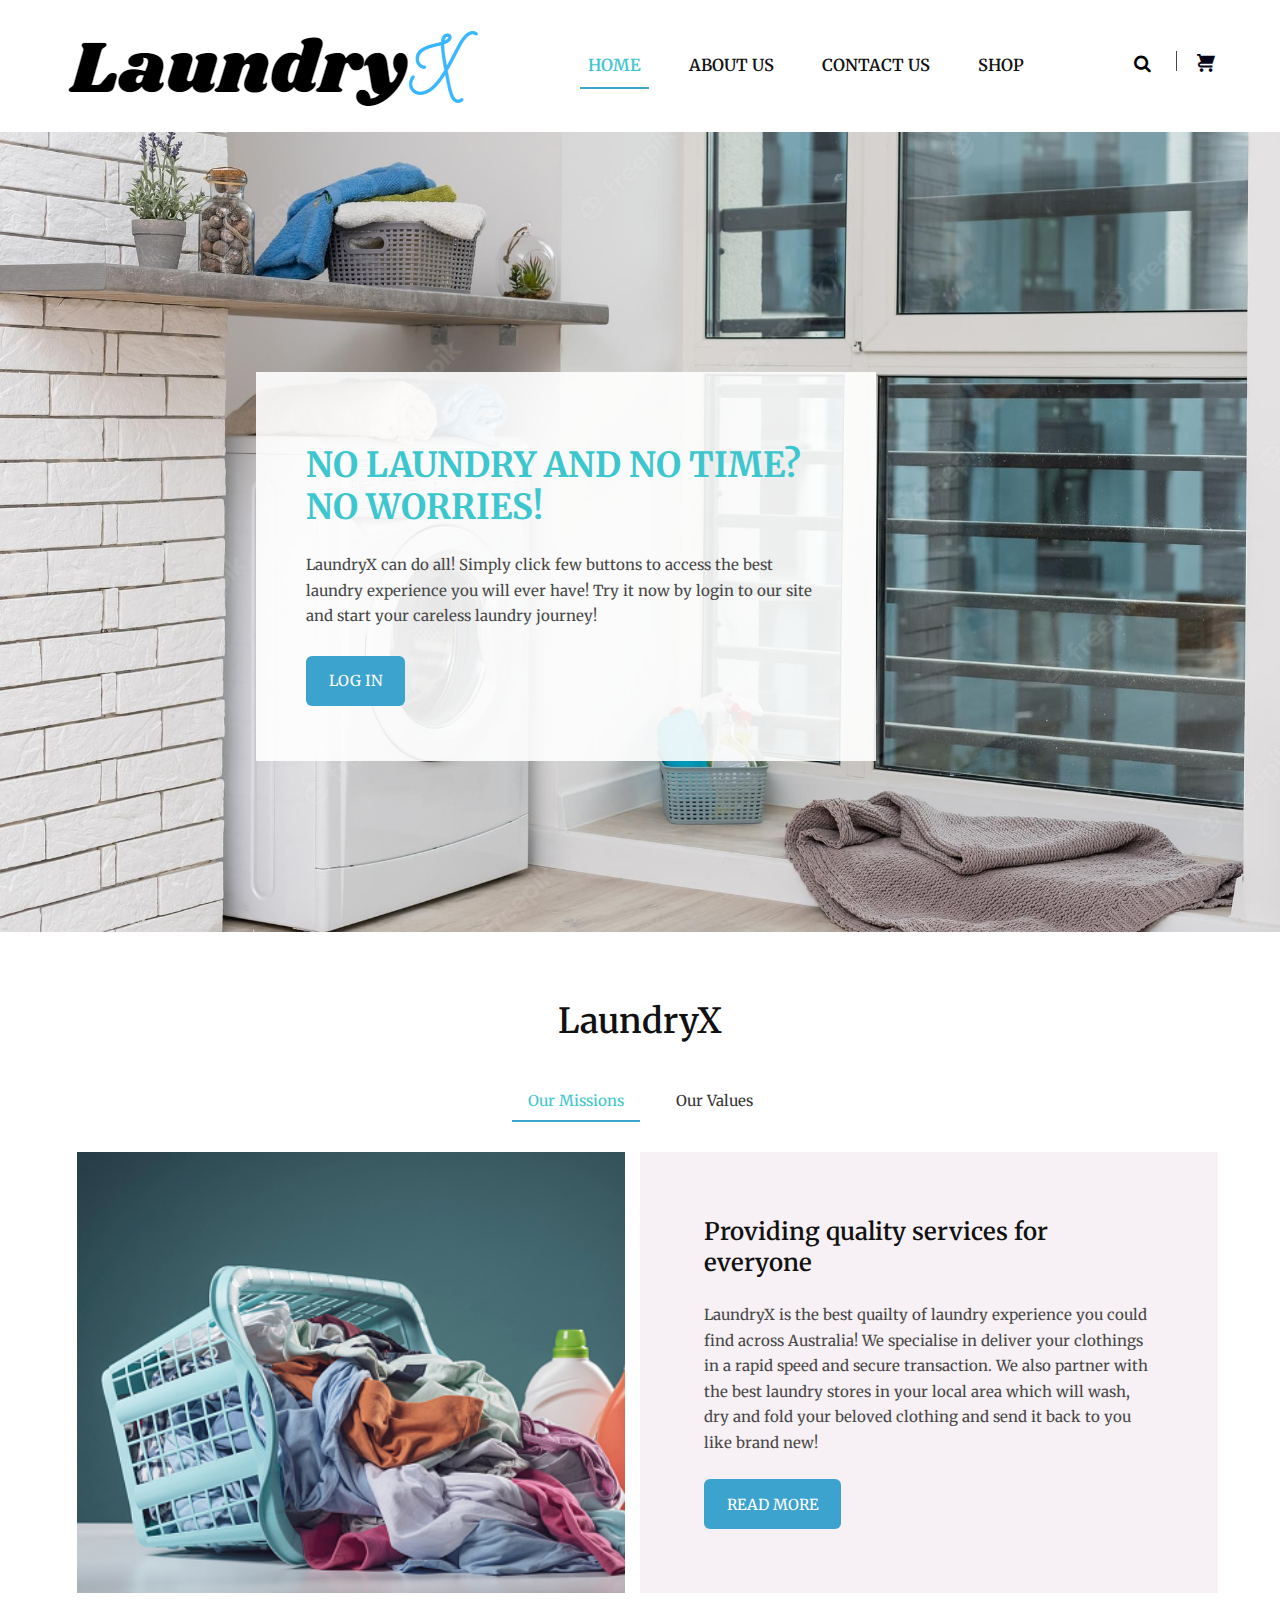
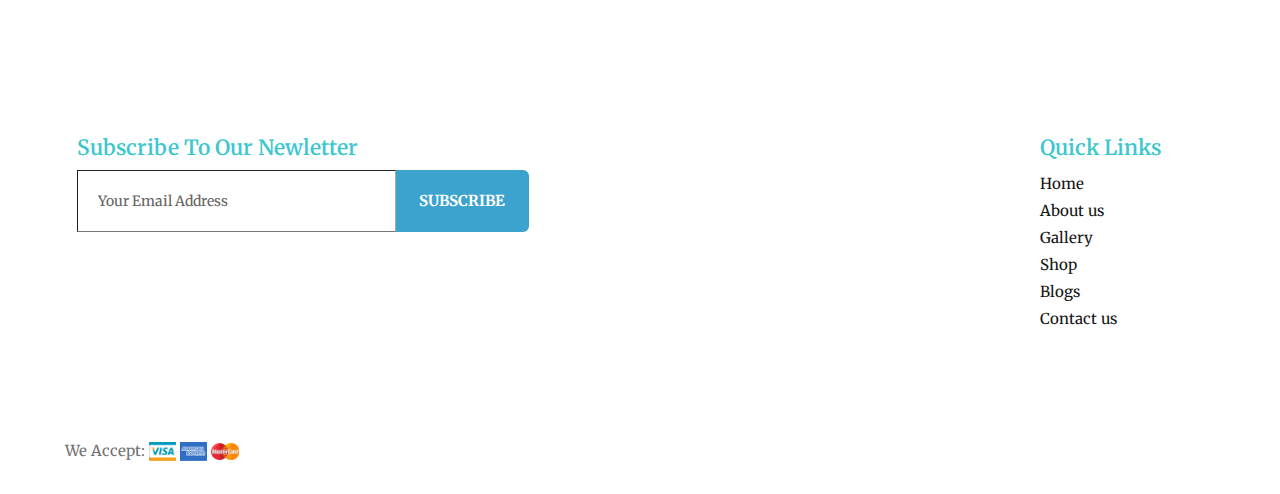
==== commit be116931: "Adjustments" ====
--- a/html/index.html
+++ b/html/index.html
@@ -57,6 +57,7 @@
 							<li class="nav-item text-hover"><a href="about.html" class="nav-link" data-effect="About Us">About us</a></li>
 	
 							<li class="nav-item text-hover"><a href="contact.html" class="nav-link" data-effect="Contact">Contact us</a></li>
+							<li class="nav-item text-hover"><a href="shop.html" class="nav-link" data-effect="Contact">Shop</a></li>
 
 						
 
@@ -73,7 +74,7 @@
 							</form>
 						</div>
 						<div class="shopping-cart">
-							<a href="#">
+							<a href="shop.html">
 								<i class="icon icon-shopping-cart"></i>
 							</a>
 						</div>
@@ -102,7 +103,7 @@
 				<h2 class="text-uppercase colored padding-xsmall"><a href="#">No Laundry and No time? No worries!</a></h2>
 				<p>LaundryX can do all! Simply click few buttons to access the  best laundry experience you will ever have! Try it now by login to our site and start your careless laundry journey! </p>
 				<div class="pix_btn">
-					<a href="#" class="btn-hvr-effects mt-3">Shop Now</a>
+					<a href="#" class="btn-hvr-effects mt-3">Log In</a>
 				</div>
 			</div><!--content-box-->
 
@@ -120,7 +121,7 @@
 				<h2 class="text-uppercase colored padding-xsmall"><a href="">Enjoy with these cakes</a></h2>
 				<p>A gorgeous selection of our favorites for a client to send as a new year’s gift.A gorgeous selection of our favorites for a client to send as a new year’s gift</p>
 				<div class="pix_btn">
-					<a href="#" class="btn-hvr-effects mt-3">Shop Now</a>
+					<a href="#" class="btn-hvr-effects mt-3">Log In</a>
 				</div>
 			</div><!--content-box-->
 
@@ -137,7 +138,7 @@
 		<div class="row">
 			<div class="nav-tabs-wrap products-tab">
 				
-				<h2 class="section-title text-center">About LaundryX</h2>
+				<h2 class="section-title text-center">LaundryX</h2>
 				
 				<nav>
 					<div class="nav nav-tabs padding-small text-hover" id="nav-tab" role="tablist">
@@ -203,57 +204,7 @@
 
 </section>
 
-<section class="best-products margin-large">
-	<div class="container">
-			<h2 class="section-title text-center mb-4">Best Product</h2>
-		<div class="row">
-		<div class="d-flex products-slider">
-
-				<div class="product-item col-md-3 pl-0">
-					<a href="single-product.html" class="product-image"><img src="images/cake-item1.jpg"></a>
-					<div class="text-comtent text-center text-hover">
-						<h5 class="pt-4"><a href="single-product.html">Black Forest Pastry</a></h5>
-						<p>Cake - Pastries</p>
-						<span class="price colored">$12</span>
-					</div>
-				</div>
-				<div class="product-item col-md-3 pl-0">
-					<a href="single-product.html" class="product-image"><img src="images/cake-item2.jpg"></a>
-					<div class="text-comtent text-center text-hover">
-						<h5 class="pt-4"><a href="single-product.html">Sprinkled Donuts</a></h5>
-						<p>Cake - Pastries</p>
-						<span class="price colored">$12</span>
-					</div>
-				</div>
-				<div class="product-item col-md-3 pl-0">
-					<a href="single-product.html" class="product-image"><img src="images/cake-item3.jpg"></a>
-					<div class="text-comtent text-center text-hover">
-						<h5 class="pt-4"><a href="single-product.html">Black Forest Cupcake</a></h5>
-						<p>Cake - Pastries</p>
-						<span class="price colored">$12</span>
-					</div>
-				</div>
-				<div class="product-item col-md-3 pl-0">
-					<a href="single-product.html" class="product-image"><img src="images/cake-item4.jpg"></a>
-				    <div class="text-comtent text-center text-hover">
-						<h5 class="pt-4"><a href="single-product.html">Macarons with Berries</a></h5>
-						<p>Cake - Pastries</p>
-						<span class="price colored">$12</span>
-					</div>
-				</div>
-				<div class="product-item col-md-3 pl-0">
-					<a href="single-product.html" class="product-image"><img src="images/cake-item1.jpg"></a>
-				    <div class="text-comtent text-center text-hover">
-						<h5 class="pt-4"><a href="single-product.html">Macarons with Berries</a></h5>
-						<p>Cake - Pastries</p>
-						<span class="price colored">$12</span>
-					</div>
-				</div>
-
-			</div><!--slider-->
-		</div>
-	</div>
-</section>
+
 
 
 
@@ -270,10 +221,7 @@
 		<div class="row">
 			<div class="wrap flex-container">
 
-			<div class="col-md-3 footer-logo text-center mb-3">
-				<img src="images/main-logo.png" class="mb-3">
-				<p>Bakery is a free HTML CSS Template by Templates Jungle specially crafted for Bakeries.</p>
-			</div>		
+			
 
 			<div class="col-md-5 mr-5 mb-3">
 				<div class="widget-newsletter mb-5">
@@ -285,19 +233,7 @@
 					
 				</div><!--widget-newsletter-->
 
-				<div class="working-schedule">
-					<h4 class="widget-title">Our Work Time</h4>
-					<div class="time-list d-flex">
-						<ul class="list-unstyled mr-5">
-							<li>Monday - Friday</li>
-							<li>8:00am - 8:30 pm</li>
-						</ul>
-						<ul class="list-unstyled">
-							<li>Saturday - Sunday</li>
-							<li>10:00am - 16:00 pm</li>
-						</ul>
-					</div>
-				</div>
+				
 			</div><!--col-md-4-->
 
 			<div class="col-md-2">
@@ -325,9 +261,7 @@
 <div class="footer-bottom">
 	<div class="container">
 		<div class="wrap flex-container padding-small">
-			<div class="copyright">
-				<p class="mb-0">© 2021 Bakery HTML Template by <a href="https://templatesjungle.com/" target="_blank">Templates Jungle</a></p>
-			</div>
+			
 			<div class="payment-card">
 				<span>We Accept:</span>
 				<img src="images/visa.png" class="cardImg">
--- a/html/style.css
+++ b/html/style.css
@@ -6638,7 +6638,7 @@
 /* - Page Banner Section
 --------------------------------------------------------------*/
 .site-banner{
-   background: url(images/banner.jpg) no-repeat; 
+   background: url(images/banner1.jpg) no-repeat; 
    height: 567px;
 }
 .site-banner .banner-content {
@@ -6839,4 +6839,4 @@
 }
 .product-detail .button {
   margin: 0;
-}+}
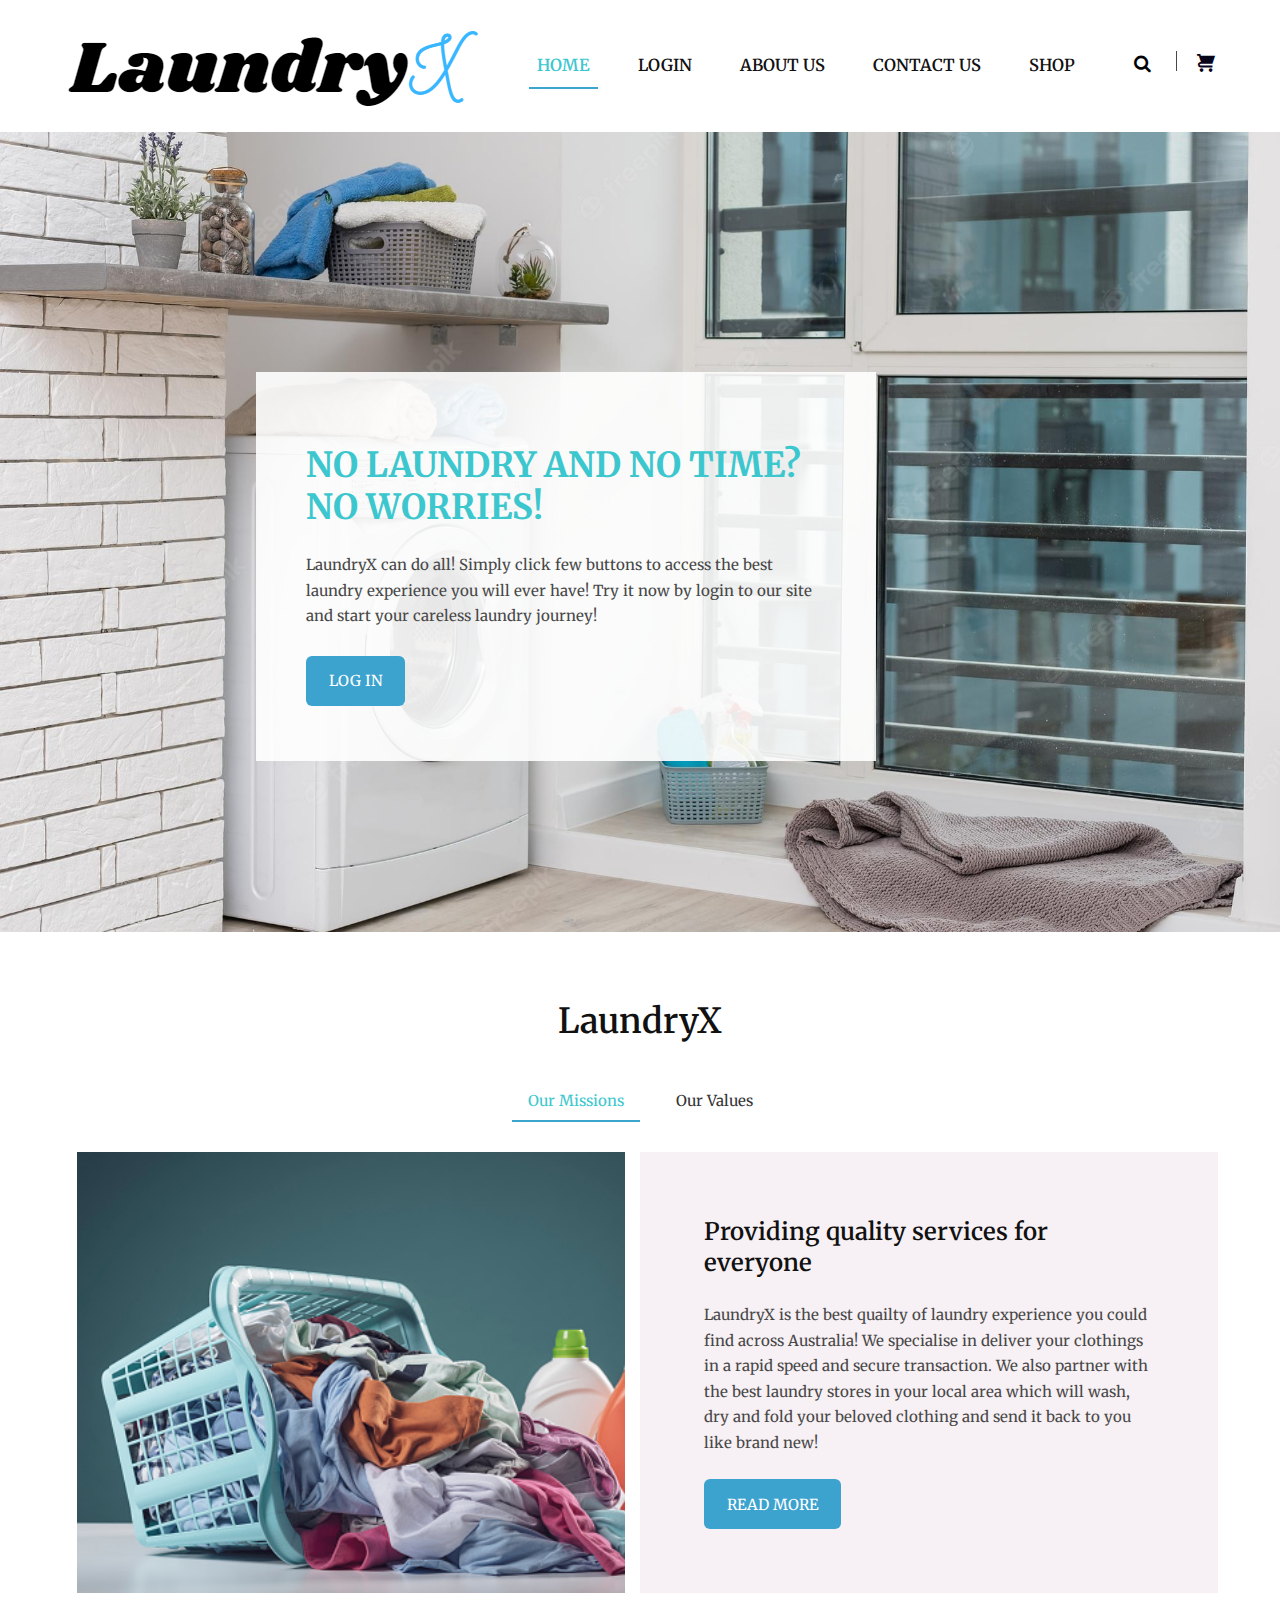
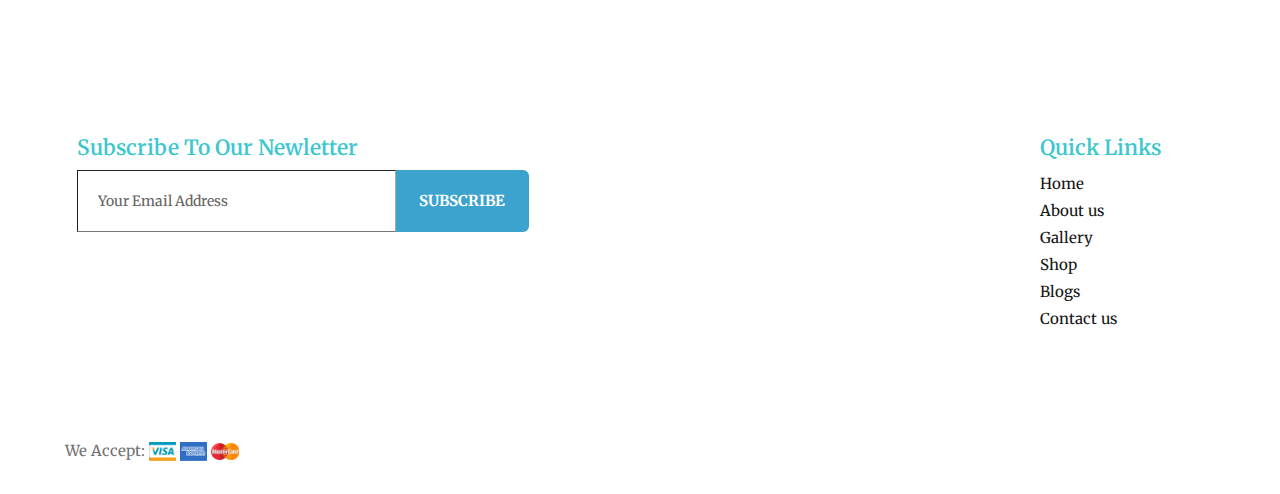
==== commit 222b3908: "Login Page and Other pages update" ====
--- a/html/index.html
+++ b/html/index.html
@@ -54,10 +54,12 @@
 					<div class="navbar-collapse collapse" id="slide-navbar-collapse">
 						<ul class="navbar-nav list-inline text-uppercase">
 							<li class="nav-item text-hover active"><a href="index.html" class="nav-link" data-effect="Home">Home</a></li>
+							<li class="nav-item text-hover"><a href="login.html" class="nav-link" data-effect="Contact">Login</a></li>
 							<li class="nav-item text-hover"><a href="about.html" class="nav-link" data-effect="About Us">About us</a></li>
 	
 							<li class="nav-item text-hover"><a href="contact.html" class="nav-link" data-effect="Contact">Contact us</a></li>
 							<li class="nav-item text-hover"><a href="shop.html" class="nav-link" data-effect="Contact">Shop</a></li>
+							
 
 						
 
@@ -103,7 +105,8 @@
 				<h2 class="text-uppercase colored padding-xsmall"><a href="#">No Laundry and No time? No worries!</a></h2>
 				<p>LaundryX can do all! Simply click few buttons to access the  best laundry experience you will ever have! Try it now by login to our site and start your careless laundry journey! </p>
 				<div class="pix_btn">
-					<a href="#" class="btn-hvr-effects mt-3">Log In</a>
+					<a href="login.html" class="btn-hvr-effects mt-3">Log In</a>
+					
 				</div>
 			</div><!--content-box-->
 
@@ -121,7 +124,7 @@
 				<h2 class="text-uppercase colored padding-xsmall"><a href="">Enjoy with these cakes</a></h2>
 				<p>A gorgeous selection of our favorites for a client to send as a new year’s gift.A gorgeous selection of our favorites for a client to send as a new year’s gift</p>
 				<div class="pix_btn">
-					<a href="#" class="btn-hvr-effects mt-3">Log In</a>
+					<a href="login.html" class="btn-hvr-effects mt-3">Log In</a>
 				</div>
 			</div><!--content-box-->
 
--- a/html/style.css
+++ b/html/style.css
@@ -6840,3 +6840,5 @@
 .product-detail .button {
   margin: 0;
 }
+
+
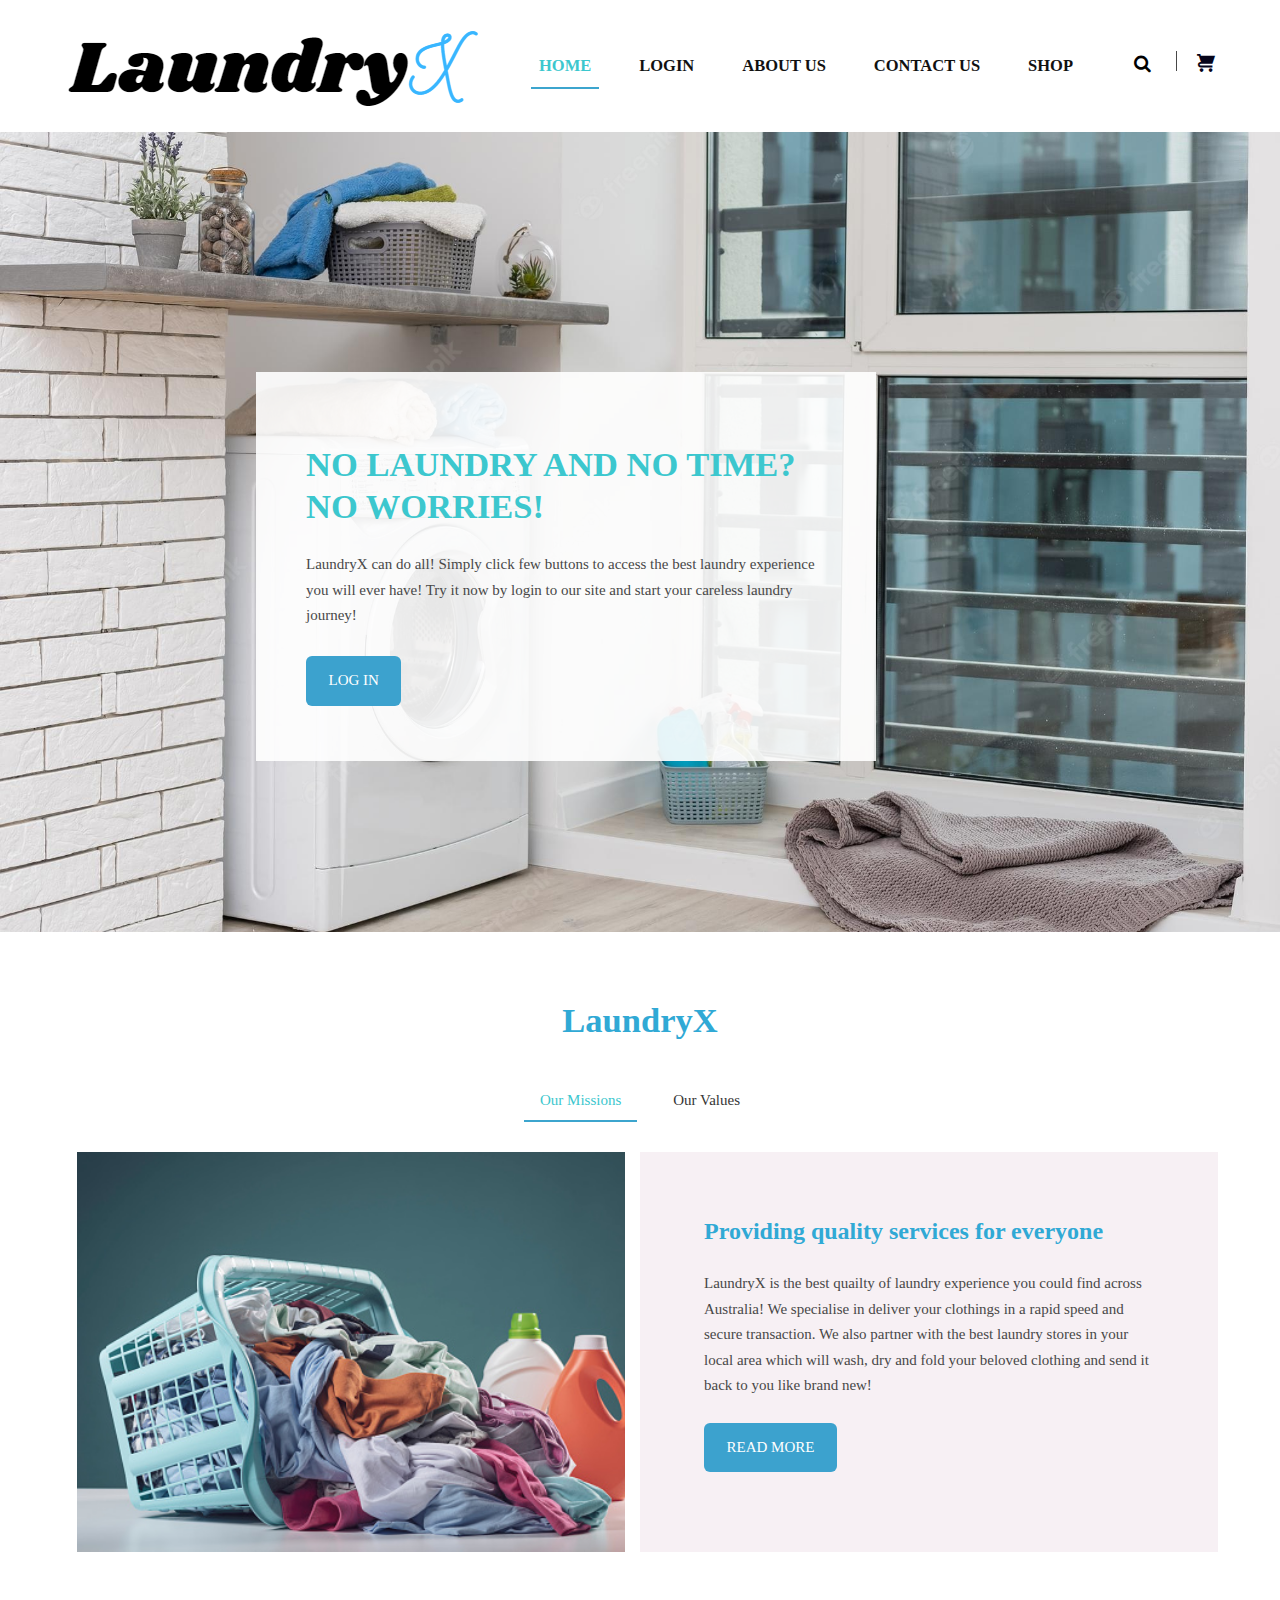
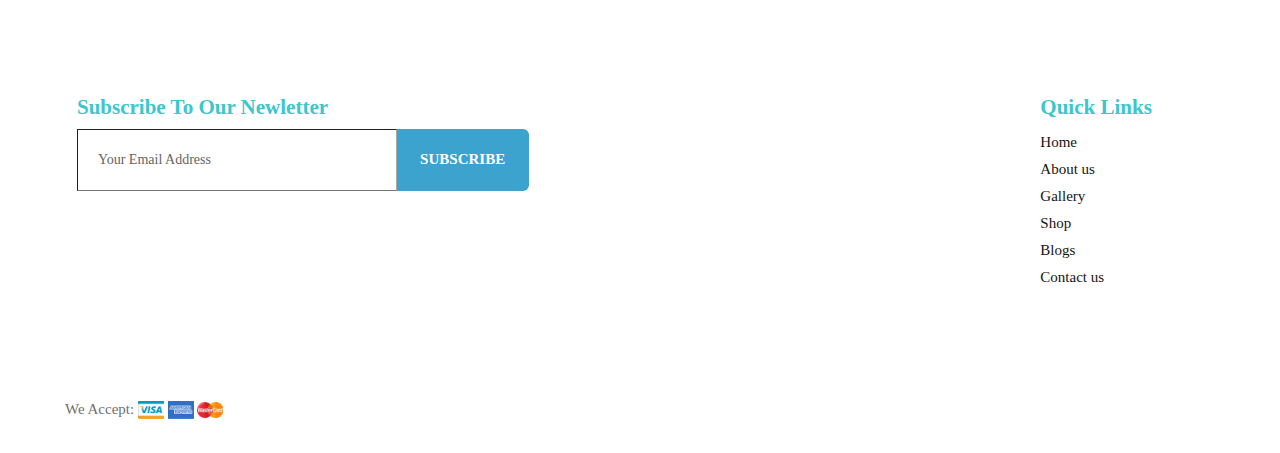
==== commit 782a089b: "Cart Functionality Implemented" ====
--- a/html/index.html
+++ b/html/index.html
@@ -1,7 +1,7 @@
 <!DOCTYPE html>
 	<html>
 	<head>
-		<title>Bakery</title>
+		<title>LaundryX</title>
 		<meta charset="utf-8">
 	    <meta http-equiv="X-UA-Compatible" content="IE=edge">
 	    <meta name="viewport" content="width=device-width, initial-scale=1.0">
@@ -22,6 +22,7 @@
 
 		<link rel="stylesheet" type="text/css" href="css/bootstrap.min.css"/>
 	    <link rel="stylesheet" type="text/css" href="style.css">
+		<link rel="stylesheet" href="https://cdn.jsdelivr.net/npm/bootstrap-icons@1.5.0/font/bootstrap-icons.css">
 
 	</head>
 
--- a/html/style.css
+++ b/html/style.css
@@ -292,7 +292,7 @@
   outline: 0;
 }
 ul li.active a{
-  color: hwb(191 24% 19%);
+  color: hwb(191 24% 19%) ;
 }
 ul li a{
   color: #151515;
@@ -458,10 +458,10 @@
 h1, .h1, h2, .h2, h3, .h3, h4, .h4, h5, .h5, h6, .h6 {
   font-weight: 600;
   line-height: 1.2;
-  color: #111;
+  color: #30a9d5;
 }
 .h1, h1  {
-  font-size: 3.5em;
+  font-size: 3.5em; 
   line-height: 1;
 }
 .h2, h2  {
@@ -6573,7 +6573,10 @@
 
 /* -- latest-blogs Section
 --------------------------------------------------------------*/
-
+.complete {
+
+  padding-right: 4ch;
+}
 .latest-blogs .post-content{
     position: relative;
 }
@@ -6842,3 +6845,362 @@
 }
 
 
+
+/* import fonts */
+@import url("https://fonts.googleapis.com/css2?family=Rubik&display=swap");
+
+/* VARIABLES */
+:root {
+  --bg-color: #fff;
+  --link-color: #000;
+  --link-size: 1.1rem;
+  --right-side-bg-color: 81, 187, 254;
+}
+
+/* General CSS */
+* {
+  padding: 0;
+  margin: 0;
+  box-sizing: border-box;
+  font-family: Rubik;
+}
+
+html {
+  font-size: 16px;
+  overflow-x: hidden;
+}
+
+a {
+  text-decoration: none;
+  color: #000;
+}
+
+/* APP CONTAINER */
+.app-container {
+  width: 100vw;
+  height: 100vh;
+}
+
+/* APP BG */
+.app-bg {
+  position: fixed;
+  top: 0;
+  left: 0;
+  width: 100vw;
+  height: 100vh;
+  display: flex;
+  z-index: -1;
+}
+.app-bg .left-side {
+  background-color: rgb(255, 255, 255);
+  width: 75%;
+  height: 100%;
+}
+.app-bg .right-side {
+  background-color: rgb(var(--right-side-bg-color));
+  width: 25%;
+  height: 100%;
+}
+
+/* HEADER */
+
+
+/* HEADER -> SHOOPING BAG */
+.shopping-bag {
+  padding: 10px 5px;
+}
+.shopping-bag a {
+  display: flex;
+  align-items: center;
+}
+.shopping-bag a img {
+  width: 32px;
+  height: 32px;
+}
+.shopping-bag .total-items-in-cart {
+  margin-left: 10px;
+  padding: 5px;
+  background-color: rgb(242, 255, 58);
+  border-radius: 5px;
+}
+/* MAIN */
+
+main .products-preview {
+  width: 60%;
+  height: calc(100vh - 100px);
+  position: absolute;
+  left: 0;
+}
+main .model {
+  width: 40%;
+  height: calc(100vh - 100px);
+  position: absolute;
+  right: 0;
+  z-index: -1;
+}
+/* PRODUCTS */
+.products-container {
+  width: 100%;
+  height: 100%;
+  display: flex;
+  justify-content: space-around;
+  align-items: center;
+}
+.product {
+  width: 300px;
+  border: 1px solid rgba(var(--right-side-bg-color), 0.4);
+  border-radius: 10px;
+  padding: 5px;
+}
+.product img {
+  width: 100%;
+}
+/* MORE DETAILS */
+.more-details {
+  position: absolute;
+  bottom: 80px;
+  left: 50px;
+
+  display: flex;
+  align-items: center;
+}
+.more-details .see-more-btn {
+  cursor: pointer;
+  display: flex;
+  align-items: center;
+
+  transform: rotate(-90deg);
+
+  font-size: 1.2rem;
+}
+.see-more-btn img {
+  width: 80px;
+  margin-right: 20px;
+}
+.more-details .description {
+}
+.more-details .description small {
+  color: rgb(149, 149, 149);
+}
+.more-details .description h1 {
+  margin: 10px 0;
+}
+.more-details .description h1 small {
+  color: #000;
+}
+/* MODEL */
+.model {
+  display: flex;
+  justify-content: right;
+  align-items: center;
+}
+.model .model-img {
+  height: 100vh;
+  position: absolute;
+  left: 35%;
+  transform: translate(-50%);
+  top: -100px;
+}
+.model .product {
+  width: 300px;
+  border: 1px solid rgba(255, 255, 255, 0.4);
+  border-radius: 10px;
+  padding: 5px;
+}
+.model .product img {
+  width: 100%;
+}
+/* products list */
+.products-list {
+  width: 100vw;
+  height: 100vh;
+
+  padding-top: 100px;
+
+  display: flex;
+}
+
+/* PRODUCTS */
+.products {
+  height: 100%;
+  width: 75%;
+
+  display: grid;
+  grid-template-rows: 1fr 1fr;
+  grid-template-columns: repeat(3, 3fr);
+}
+.products img {
+  width: 200px;
+  /* filter: drop-shadow(30px 10px 4px #ddd); */
+}
+.products .item {
+  display: flex;
+  align-items: center;
+  justify-content: center;
+  flex-direction: column;
+  width: 100%;
+  height: 100%;
+}
+.products .item .item-container {
+  width: 250px;
+  height: 90%;
+  background-color: #000;
+
+  border-radius: 25px;
+
+  position: relative;
+}
+.products .item .item-container .item-img {
+  width: 100%;
+  height: 60%;
+
+  background-color: white;
+
+  border: 1px solid #000;
+  border-radius: 25px 25px 0 0;
+
+  display: flex;
+  justify-content: center;
+  align-items: center;
+}
+.products .item .item-container .desc {
+  width: 100%;
+  color: #fff;
+
+  padding: 10px;
+}
+.products .item .item-container .add-to-cart {
+  background-color: rgba(var(--right-side-bg-color), 0.7);
+  /* background-color: rgb(242, 255, 58); */
+
+  display: flex;
+  justify-content: center;
+  align-items: center;
+
+  position: absolute;
+  top: 10px;
+  right: 10px;
+
+  padding: 5px;
+
+  border-radius: 50%;
+
+  cursor: pointer;
+}
+
+.products .item .item-container .add-to-cart img {
+  width: 32px;
+  height: 32px;
+}
+.products .item .item-container .add-to-wishlist img {
+  width: 32px;
+  height: 32px;
+
+  padding: 5px;
+}
+/* CART */
+.cart {
+  height: 100%;
+  width: 25%;
+
+  position: relative;
+}
+/* cart header */
+.cart-header {
+  display: flex;
+  justify-content: space-around;
+  padding: 10px 0;
+}
+/* cart items */
+.cart-items {
+  max-height: calc(100vh - 247px);
+  overflow-y: auto;
+  overflow-x: hidden;
+}
+/* cart item */
+.cart-item {
+  display: flex;
+  justify-content: space-around;
+  padding: 10px 0;
+}
+.cart-item div {
+  display: flex;
+  align-items: center;
+  justify-content: center;
+}
+/* item info */
+.cart-item .item-info {
+  flex: 1;
+  background-color: rgba(255, 255, 255, 0.6);
+
+  border-radius: 0 10px 10px 0;
+
+  padding: 10px;
+}
+.cart-item .item-info:hover {
+  background-color: rgba(255, 0, 0, 0.6);
+  cursor: pointer;
+}
+.cart-item .item-info img {
+  width: 75px;
+}
+/* unit price */
+.cart-item .unit-price {
+  flex: 1;
+  font-size: 1.2rem;
+}
+/* units */
+.cart-item .units {
+  flex: 1;
+}
+.cart-item .units .number {
+  margin: 0 10px;
+
+  font-size: 1.2rem;
+}
+.cart-item .units .btn {
+  width: 20px;
+  height: 20px;
+
+  background-color: rgb(242, 255, 58);
+
+  border-radius: 50%;
+
+  font-weight: bold;
+
+  cursor: pointer;
+
+  -webkit-user-select: none; /* Chrome all / Safari all */
+  -moz-user-select: none; /* Firefox all */
+  -ms-user-select: none; /* IE 10+ */
+}
+
+/* cart footer */
+.cart-footer {
+  width: 100%;
+  background-color: rgb(255, 21, 21);
+  position: absolute;
+  bottom: 0;
+  left: 0;
+
+  border-left: 1px solid rgb(var(--right-side-bg-color));
+}
+.cart-footer div {
+  display: flex;
+  align-items: center;
+  justify-content: center;
+
+  padding: 15px 0;
+
+  font-size: 1.3rem;
+}
+.cart-footer .subtotal {
+  background-color: white;
+}
+.cart-footer .checkout {
+  background-color: #30a9d5;
+
+  cursor: pointer;
+}
+
+
